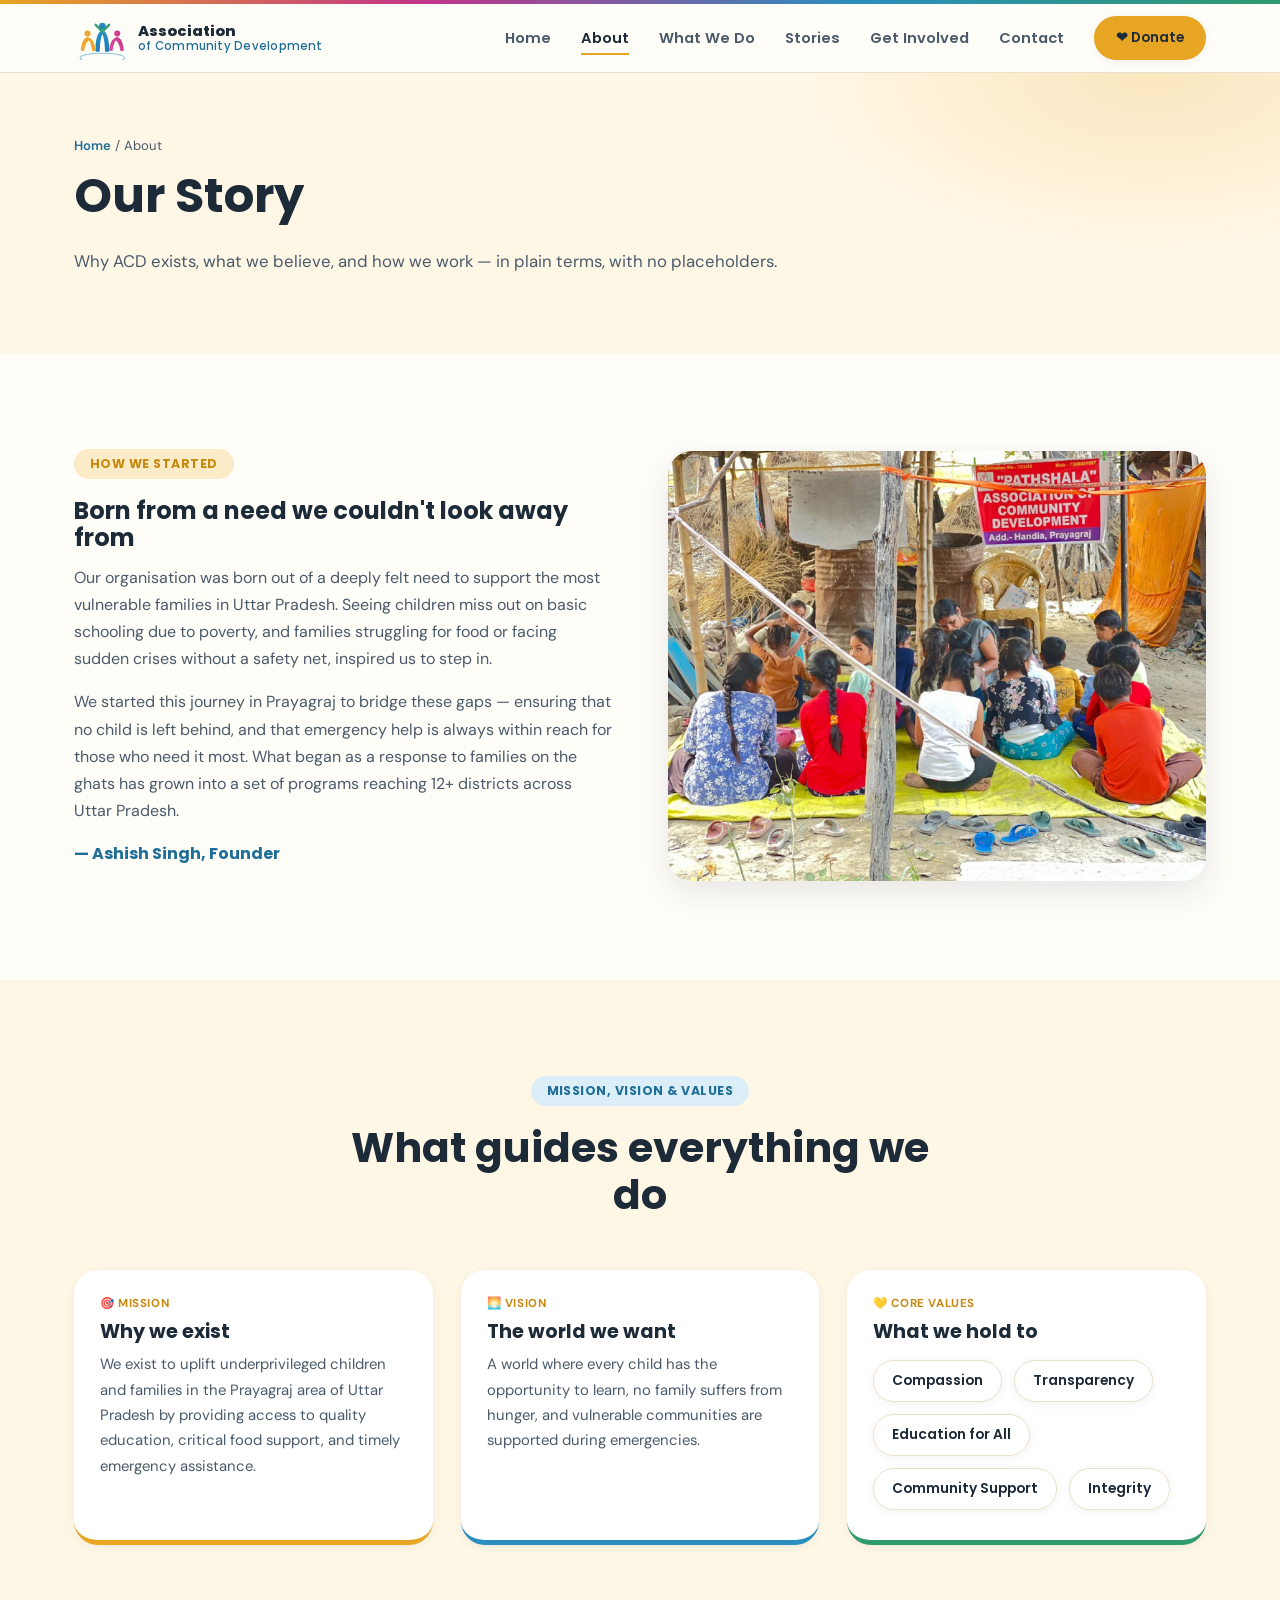
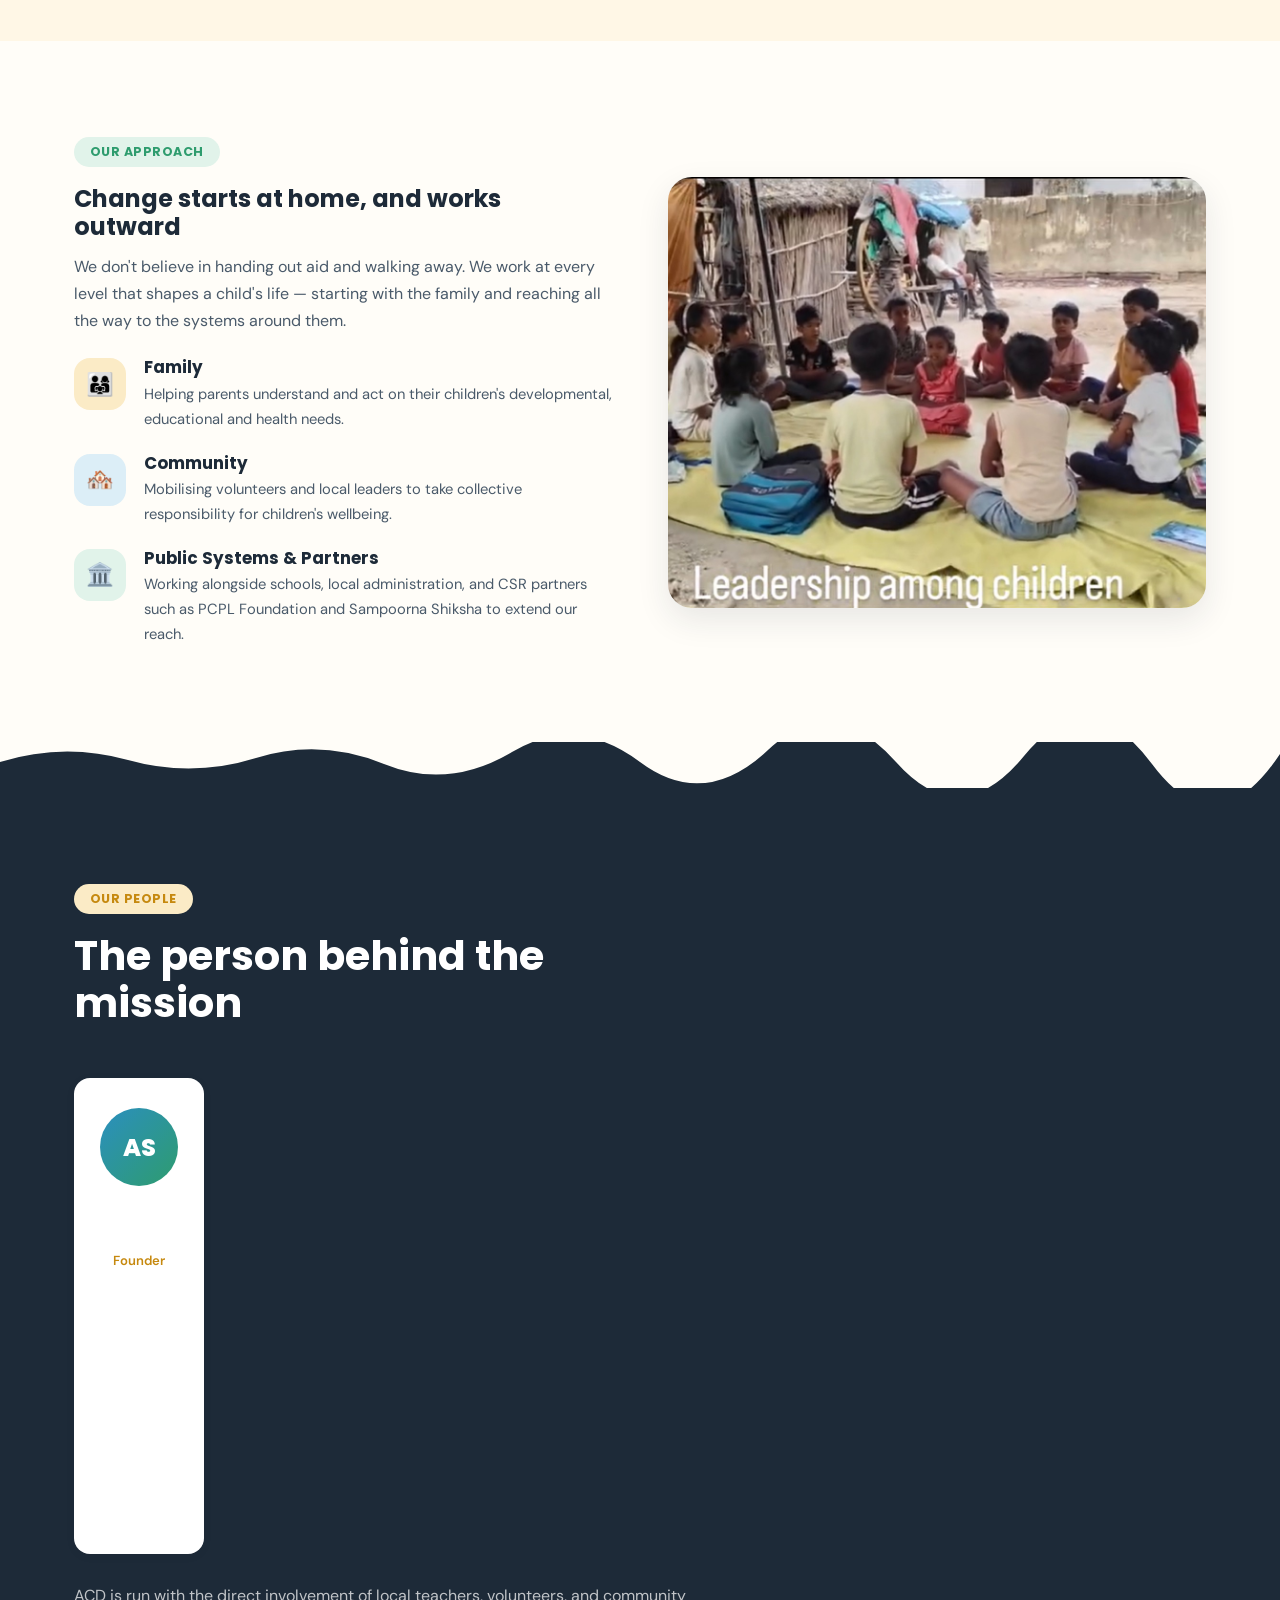
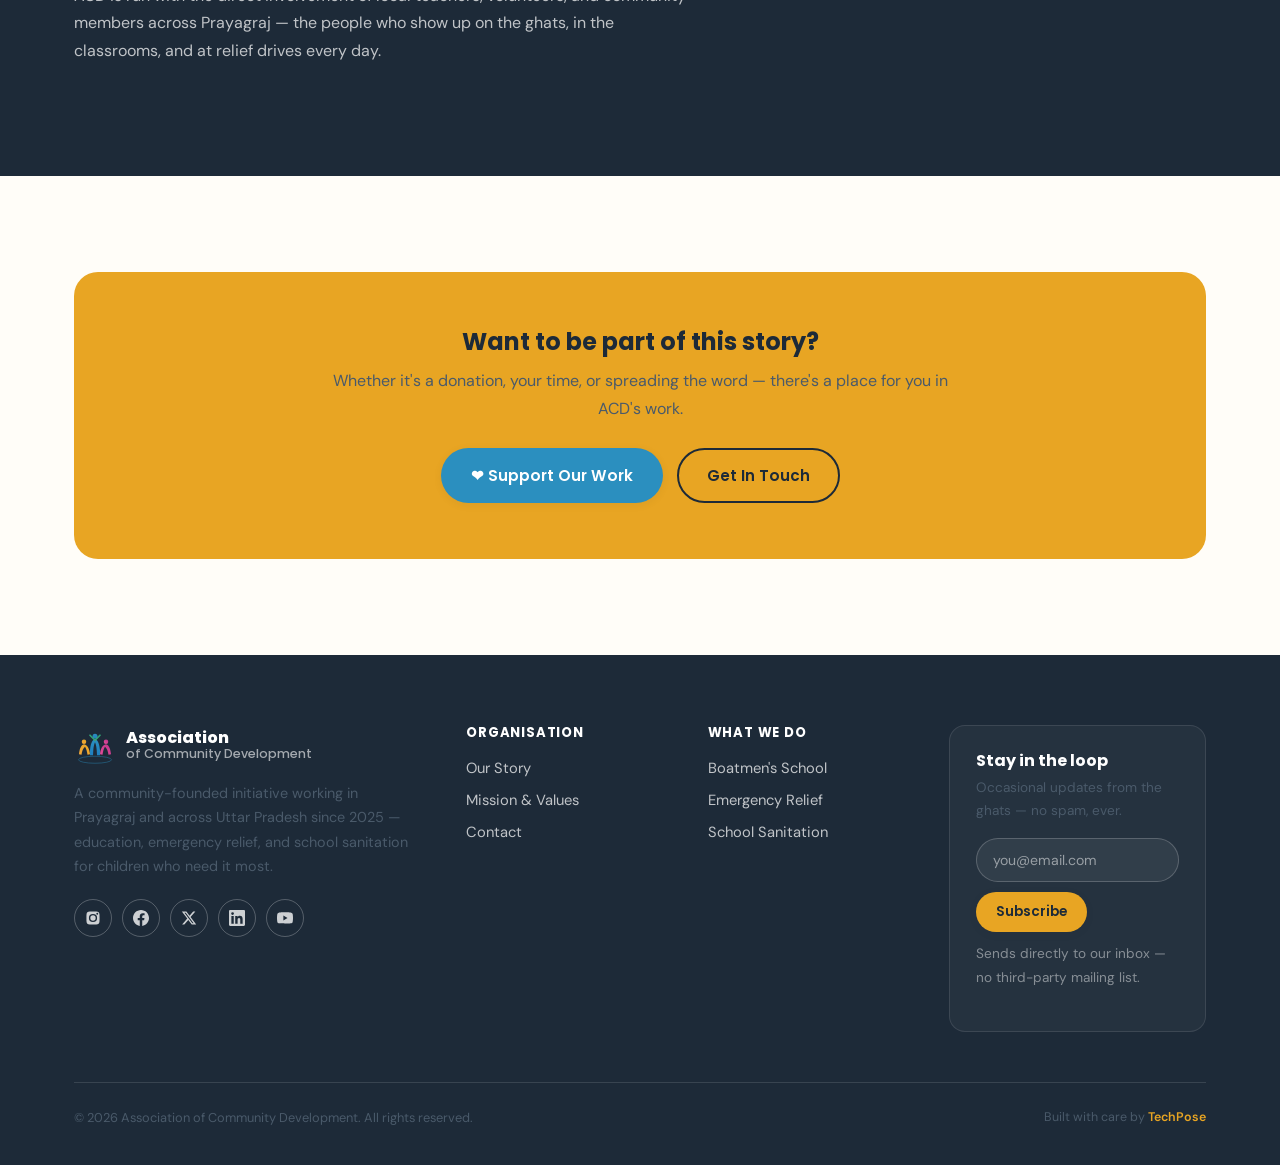
==== about/index.html @ 2ee549f8 "Initial static site build with real ACD content" ====
<!DOCTYPE html>
<html lang="en">
<head>
<meta charset="UTF-8">
<meta name="viewport" content="width=device-width, initial-scale=1.0">
<title>Our Story — Association of Community Development</title>
<meta name="description" content="ACD was born out of a need to support Uttar Pradesh's most vulnerable families. Read our story, mission, vision and values.">
<link rel="icon" type="image/svg+xml" href="../assets/mark.svg">
<link rel="canonical" href="https://acdindia.org/about/">
<link rel="stylesheet" href="../css/style.css">
</head>
<body>

<div class="rainbow-bar"></div>
<header class="site-header">
  <div class="nav-wrap">
    <a href="../" class="brand">
      <img src="../assets/mark.svg" alt="ACD mark" width="44" height="36">
      <span class="brand-text"><span class="top">Association</span><span class="bottom">of Community Development</span></span>
    </a>
    <button class="hamburger" id="hamburger" aria-label="Toggle menu" aria-expanded="false"><span></span><span></span><span></span></button>
    <nav class="nav-links" id="navLinks">
      <a href="../">Home</a>
      <a href="./" class="active">About</a>
      <a href="../what-we-do/">What We Do</a>
      <a href="../stories/">Stories</a>
      <a href="../get-involved/">Get Involved</a>
      <a href="../contact/">Contact</a>
      <a href="../get-involved/" class="btn btn-primary btn-sm">❤ Donate</a>
    </nav>
  </div>
</header>

<section class="page-hero">
  <div class="container">
    <div class="breadcrumb"><a href="../">Home</a> / About</div>
    <h1 class="reveal">Our Story</h1>
    <p class="lede reveal reveal-delay-1">Why ACD exists, what we believe, and how we work — in plain terms, with no placeholders.</p>
  </div>
</section>

<section class="section">
  <div class="container split">
    <div class="reveal">
      <span class="eyebrow">How We Started</span>
      <h2>Born from a need we couldn't look away from</h2>
      <p>Our organisation was born out of a deeply felt need to support the most vulnerable families in Uttar Pradesh. Seeing children miss out on basic schooling due to poverty, and families struggling for food or facing sudden crises without a safety net, inspired us to step in.</p>
      <p>We started this journey in Prayagraj to bridge these gaps — ensuring that no child is left behind, and that emergency help is always within reach for those who need it most. What began as a response to families on the ghats has grown into a set of programs reaching 12+ districts across Uttar Pradesh.</p>
      <p style="font-family:var(--font-display);font-weight:700;color:var(--teal-dark);">— Ashish Singh, Founder</p>
    </div>
    <div class="split-media reveal reveal-delay-1">
      <img src="../assets/images/pathshala-handia-prayagraj.jpg" alt="The Pathshala classroom run by ACD in Handia, Prayagraj">
    </div>
  </div>
</section>

<section class="section bg-warm" id="values">
  <div class="container">
    <div class="section-head center reveal" style="margin-left:auto;margin-right:auto;">
      <span class="eyebrow teal">Mission, Vision &amp; Values</span>
      <h2>What guides everything we do</h2>
    </div>
    <div class="card-grid">
      <div class="p-card reveal" style="border-bottom-color:var(--amber);">
        <div class="p-card-body">
          <div class="p-card-tag">🎯 Mission</div>
          <h3>Why we exist</h3>
          <p>We exist to uplift underprivileged children and families in the Prayagraj area of Uttar Pradesh by providing access to quality education, critical food support, and timely emergency assistance.</p>
        </div>
      </div>
      <div class="p-card reveal reveal-delay-1" style="border-bottom-color:var(--teal);">
        <div class="p-card-body">
          <div class="p-card-tag">🌅 Vision</div>
          <h3>The world we want</h3>
          <p>A world where every child has the opportunity to learn, no family suffers from hunger, and vulnerable communities are supported during emergencies.</p>
        </div>
      </div>
      <div class="p-card reveal reveal-delay-2" style="border-bottom-color:var(--green);">
        <div class="p-card-body">
          <div class="p-card-tag">💛 Core Values</div>
          <h3>What we hold to</h3>
          <div class="pill-row" style="margin-top:8px;">
            <span class="pill">Compassion</span>
            <span class="pill">Transparency</span>
            <span class="pill">Education for All</span>
            <span class="pill">Community Support</span>
            <span class="pill">Integrity</span>
          </div>
        </div>
      </div>
    </div>
  </div>
</section>

<section class="section">
  <div class="container split reverse">
    <div class="split-media reveal">
      <img src="../assets/images/community-leadership-circle.jpg" alt="Children in an outdoor learning circle near Prayagraj">
    </div>
    <div class="reveal reveal-delay-1">
      <span class="eyebrow green">Our Approach</span>
      <h2>Change starts at home, and works outward</h2>
      <p>We don't believe in handing out aid and walking away. We work at every level that shapes a child's life — starting with the family and reaching all the way to the systems around them.</p>
      <div class="approach-list" style="margin-top:24px;">
        <div class="approach-item"><div class="approach-icon">👨‍👩‍👧</div><div><h4>Family</h4><p>Helping parents understand and act on their children's developmental, educational and health needs.</p></div></div>
        <div class="approach-item"><div class="approach-icon">🏘️</div><div><h4>Community</h4><p>Mobilising volunteers and local leaders to take collective responsibility for children's wellbeing.</p></div></div>
        <div class="approach-item"><div class="approach-icon">🏛️</div><div><h4>Public Systems &amp; Partners</h4><p>Working alongside schools, local administration, and CSR partners such as PCPL Foundation and Sampoorna Shiksha to extend our reach.</p></div></div>
      </div>
    </div>
  </div>
</section>

<div class="torn"><svg viewBox="0 0 1200 46" preserveAspectRatio="none"><path d="M0,20 Q60,0 120,18 T240,16 T360,22 T480,10 T600,20 T720,8 T840,20 T960,14 T1080,22 T1200,12 L1200,46 L0,46 Z" fill="#1D2A38"/></svg></div>

<section class="section bg-ink">
  <div class="container">
    <div class="section-head reveal">
      <span class="eyebrow">Our People</span>
      <h2>The person behind the mission</h2>
    </div>
    <div class="people-grid" style="max-width:340px;margin:0;">
      <div class="people-card reveal">
        <div class="people-avatar">AS</div>
        <div class="people-name">Ashish Singh</div>
        <div class="people-role">Founder</div>
        <p class="people-quote">"Pehli baar laga ki mere bachche ka bhi future ho sakta hai — that's what keeps us going every day."</p>
      </div>
    </div>
    <p class="reveal reveal-delay-1" style="max-width:56ch;margin-top:28px;">ACD is run with the direct involvement of local teachers, volunteers, and community members across Prayagraj — the people who show up on the ghats, in the classrooms, and at relief drives every day.</p>
  </div>
</section>

<section class="section">
  <div class="container">
    <div class="cta-band reveal" style="background:var(--amber);color:var(--ink);">
      <h2 style="color:var(--ink);">Want to be part of this story?</h2>
      <p style="color:var(--ink-soft);">Whether it's a donation, your time, or spreading the word — there's a place for you in ACD's work.</p>
      <div class="cta-band-row">
        <a href="../get-involved/" class="btn btn-teal">❤ Support Our Work</a>
        <a href="../contact/" class="btn btn-outline">Get In Touch</a>
      </div>
    </div>
  </div>
</section>

<footer class="site-footer">
  <div class="container">
    <div class="footer-grid">
      <div>
        <div class="footer-brand">
          <img src="../assets/mark.svg" alt="ACD mark" width="40" height="33">
          <div class="footer-brand-text">Association<span>of Community Development</span></div>
        </div>
        <p class="footer-desc">A community-founded initiative working in Prayagraj and across Uttar Pradesh since 2025 — education, emergency relief, and school sanitation for children who need it most.</p>
        <div class="footer-social">
          <a href="https://www.instagram.com/acdindiafoundation?utm_source=qr&igsh=MW1oenkwbG1hMW5wOQ==" target="_blank" rel="noopener" aria-label="Instagram"><svg viewBox="0 0 24 24"><path d="M12 2.163c3.204 0 3.584.012 4.85.07 3.252.148 4.771 1.691 4.919 4.919.058 1.265.069 1.645.069 4.849 0 3.205-.012 3.584-.069 4.849-.149 3.225-1.664 4.771-4.919 4.919-1.266.058-1.644.07-4.85.07-3.204 0-3.584-.012-4.849-.07-3.26-.149-4.771-1.699-4.919-4.92-.058-1.265-.07-1.644-.07-4.849 0-3.204.013-3.583.07-4.849.149-3.227 1.664-4.771 4.919-4.919 1.266-.057 1.645-.069 4.849-.069zM12 5.838a6.162 6.162 0 100 12.324 6.162 6.162 0 000-12.324zM12 16a4 4 0 110-8 4 4 0 010 8zm6.406-11.845a1.44 1.44 0 100 2.881 1.44 1.44 0 000-2.881z"/></svg></a>
          <a href="https://www.facebook.com/share/1GY2gMwwHt/" target="_blank" rel="noopener" aria-label="Facebook"><svg viewBox="0 0 24 24"><path d="M24 12.073c0-6.627-5.373-12-12-12s-12 5.373-12 12c0 5.99 4.388 10.954 10.125 11.854v-8.385H7.078v-3.47h3.047V9.43c0-3.007 1.792-4.669 4.533-4.669 1.312 0 2.686.235 2.686.235v2.953H15.83c-1.491 0-1.956.925-1.956 1.874v2.25h3.328l-.532 3.47h-2.796v8.385C19.612 23.027 24 18.062 24 12.073z"/></svg></a>
          <a href="https://x.com/Acdtrustindia" target="_blank" rel="noopener" aria-label="Twitter / X"><svg viewBox="0 0 24 24"><path d="M18.244 2.25h3.308l-7.227 8.26 8.502 11.24H16.17l-5.214-6.817L4.99 21.75H1.68l7.73-8.835L1.254 2.25H8.08l4.713 6.231zm-1.161 17.52h1.833L7.084 4.126H5.117z"/></svg></a>
          <a href="https://www.linkedin.com/company/association-of-community-devlopement/" target="_blank" rel="noopener" aria-label="LinkedIn"><svg viewBox="0 0 24 24"><path d="M20.447 20.452h-3.554v-5.569c0-1.328-.027-3.037-1.852-3.037-1.853 0-2.136 1.445-2.136 2.939v5.667H9.351V9h3.414v1.561h.046c.477-.9 1.637-1.85 3.37-1.85 3.601 0 4.267 2.37 4.267 5.455v6.286zM5.337 7.433a2.062 2.062 0 01-2.063-2.065 2.064 2.064 0 112.063 2.065zm1.782 13.019H3.555V9h3.564v11.452zM22.225 0H1.771C.792 0 0 .774 0 1.729v20.542C0 23.227.792 24 1.771 24h20.451C23.2 24 24 23.227 24 22.271V1.729C24 .774 23.2 0 22.222 0h.003z"/></svg></a>
          <a href="https://youtube.com/@associationofcommunitydevelopm?si=TOUaYwlQPcTxC4GK" target="_blank" rel="noopener" aria-label="YouTube"><svg viewBox="0 0 24 24"><path d="M23.498 6.186a3.016 3.016 0 00-2.122-2.136C19.505 3.545 12 3.545 12 3.545s-7.505 0-9.377.505A3.017 3.017 0 00.502 6.186 31.4 31.4 0 000 12a31.4 31.4 0 00.502 5.814 3.016 3.016 0 002.122 2.136c1.871.505 9.376.505 9.376.505s7.505 0 9.377-.505a3.015 3.015 0 002.122-2.136A31.4 31.4 0 0024 12a31.4 31.4 0 00-.502-5.814zM9.545 15.568V8.432L15.818 12l-6.273 3.568z"/></svg></a>
        </div>
      </div>
      <div class="footer-col">
        <h4>Organisation</h4>
        <a href="./">Our Story</a>
        <a href="#values">Mission &amp; Values</a>
        <a href="../contact/">Contact</a>
      </div>
      <div class="footer-col">
        <h4>What We Do</h4>
        <a href="../what-we-do/#boatmens-school">Boatmen's School</a>
        <a href="../what-we-do/#emergency-relief">Emergency Relief</a>
        <a href="../what-we-do/#sanitation">School Sanitation</a>
      </div>
      <div class="newsletter-box">
        <h4>Stay in the loop</h4>
        <p>Occasional updates from the ghats — no spam, ever.</p>
        <form class="newsletter-form" action="https://formsubmit.co/acdindiafoundation@gmail.com" method="POST">
          <input type="hidden" name="_subject" value="New newsletter signup — ACD website">
          <input type="hidden" name="_captcha" value="false">
          <input type="email" name="email" placeholder="you@email.com" required aria-label="Email address">
          <button type="submit" class="btn btn-primary btn-sm">Subscribe</button>
        </form>
        <p class="newsletter-note">Sends directly to our inbox — no third-party mailing list.</p>
      </div>
    </div>
    <div class="footer-bottom">
      <p>© 2026 Association of Community Development. All rights reserved.</p>
      <p class="credit">Built with care by <a href="https://github.com/techpose" target="_blank" rel="noopener">TechPose</a></p>
    </div>
  </div>
</footer>

<button class="back-to-top" id="backToTop" aria-label="Back to top">↑</button>
<script src="../js/main.js"></script>
</body>
</html>
---- css/style.css ----
/* =========================================================
   ACD — Association of Community Development
   Design system: tokens, base, layout, components
   ========================================================= */

@import url('https://fonts.googleapis.com/css2?family=Poppins:wght@500;600;700;800&family=DM+Sans:ital,wght@0,400;0,500;0,600;0,700;1,400&display=swap');

:root{
  /* Brand */
  --amber:        #E8A523;
  --amber-dark:   #C6890F;
  --amber-light:  #FBEBC6;
  --teal:         #2B8FBF;
  --teal-dark:    #1F6E97;
  --teal-light:   #DCEEF7;
  --green:        #2E9C6E;
  --pink:         #C2338A;

  --ink:          #1D2A38;
  --ink-soft:     #4A5A6A;
  --paper:        #FFFDF8;
  --paper-warm:   #FFF7E6;
  --line:         #EAE1CC;
  --white:        #FFFFFF;

  --font-display: 'Poppins', 'DM Sans', sans-serif;
  --font-body:    'DM Sans', sans-serif;

  --radius-lg: 24px;
  --radius-md: 16px;
  --radius-sm: 10px;
  --shadow-sm: 0 2px 10px rgba(29,42,56,.06);
  --shadow-md: 0 12px 32px rgba(29,42,56,.10);
  --shadow-lg: 0 24px 60px rgba(29,42,56,.16);
  --container: 1180px;
  --ease: cubic-bezier(.22,.9,.32,1);
}

*, *::before, *::after{ box-sizing: border-box; }
html{ scroll-behavior: smooth; }
body{
  margin: 0;
  font-family: var(--font-body);
  color: var(--ink);
  background: var(--paper);
  -webkit-font-smoothing: antialiased;
  overflow-x: hidden;
}
img{ max-width: 100%; display: block; }
a{ color: inherit; text-decoration: none; }
ul{ margin:0; padding:0; list-style:none; }
h1,h2,h3,h4{ font-family: var(--font-display); margin: 0 0 .5em; line-height: 1.15; color: var(--ink); }
p{ margin: 0 0 1em; line-height: 1.7; color: var(--ink-soft); }
.container{ max-width: var(--container); margin: 0 auto; padding: 0 24px; }
section{ position: relative; }
.visually-hidden{ position:absolute; width:1px; height:1px; overflow:hidden; clip:rect(0 0 0 0); white-space:nowrap; }

/* ---------- Reveal-on-scroll ---------- */
.reveal{ opacity: 0; transform: translateY(24px); transition: opacity .7s var(--ease), transform .7s var(--ease); }
.reveal.in-view{ opacity: 1; transform: none; }
.reveal-delay-1{ transition-delay: .08s; }
.reveal-delay-2{ transition-delay: .16s; }
.reveal-delay-3{ transition-delay: .24s; }
.reveal-delay-4{ transition-delay: .32s; }

/* ---------- Torn-paper section divider (cry.org style brushstroke) ---------- */
.torn{
  position: relative;
  height: 46px;
  margin-top: -1px;
}
.torn svg{ display:block; width: 100%; height: 100%; }

/* ---------- Buttons ---------- */
.btn{
  display: inline-flex;
  align-items: center;
  gap: 8px;
  padding: 14px 28px;
  border-radius: 999px;
  font-family: var(--font-display);
  font-weight: 600;
  font-size: .95rem;
  border: 2px solid transparent;
  cursor: pointer;
  transition: transform .25s var(--ease), box-shadow .25s var(--ease), background .25s var(--ease), color .25s var(--ease);
  white-space: nowrap;
}
.btn-primary{ background: var(--amber); color: var(--ink); box-shadow: var(--shadow-sm); }
.btn-primary:hover{ transform: translateY(-3px); box-shadow: var(--shadow-md); background: var(--amber-dark); color: var(--white); }
.btn-outline{ background: transparent; border-color: var(--ink); color: var(--ink); }
.btn-outline:hover{ background: var(--ink); color: var(--white); transform: translateY(-3px); }
.btn-teal{ background: var(--teal); color: var(--white); box-shadow: var(--shadow-sm); }
.btn-teal:hover{ background: var(--teal-dark); transform: translateY(-3px); box-shadow: var(--shadow-md); }
.btn-block{ width: 100%; justify-content: center; }
.btn-sm{ padding: 10px 20px; font-size: .85rem; }

/* ---------- Tag / eyebrow ---------- */
.eyebrow{
  display: inline-flex;
  align-items: center;
  gap: 8px;
  padding: 6px 16px;
  border-radius: 999px;
  background: var(--amber-light);
  color: var(--amber-dark);
  font-family: var(--font-display);
  font-weight: 700;
  font-size: .78rem;
  letter-spacing: .04em;
  text-transform: uppercase;
  margin-bottom: 18px;
}
.eyebrow.teal{ background: var(--teal-light); color: var(--teal-dark); }
.eyebrow.green{ background: #E1F3EA; color: var(--green); }

/* =========================================================
   HEADER
   ========================================================= */
.site-header{
  position: sticky; top: 0; z-index: 100;
  background: rgba(255,253,248,.9);
  backdrop-filter: blur(10px);
  border-bottom: 1px solid var(--line);
}
.rainbow-bar{ height: 4px; background: linear-gradient(90deg,var(--amber),var(--pink),var(--teal),var(--green)); }
.nav-wrap{
  display: flex; align-items: center; justify-content: space-between;
  padding: 12px 24px; max-width: var(--container); margin: 0 auto;
}
.brand{ display: flex; align-items: center; gap: 10px; }
.brand img{ height: 44px; width: auto; }
.brand-text{ display:flex; flex-direction:column; line-height:1.15; font-family: var(--font-display); }
.brand-text .top{ font-weight: 800; font-size: .92rem; color: var(--ink); }
.brand-text .bottom{ font-weight: 500; font-size: .72rem; color: var(--teal-dark); letter-spacing:.02em; }

.nav-links{ display: flex; align-items: center; gap: 30px; }
.nav-links a:not(.btn){
  font-family: var(--font-display); font-weight: 600; font-size: .92rem; color: var(--ink-soft);
  position: relative; padding: 4px 0;
}
.nav-links a:not(.btn)::after{
  content:""; position:absolute; left:0; bottom:-2px; width:0; height:2px; background: var(--amber);
  transition: width .25s var(--ease);
}
.nav-links a:not(.btn):hover{ color: var(--ink); }
.nav-links a:not(.btn):hover::after, .nav-links a.active::after{ width: 100%; }
.nav-links a.active{ color: var(--ink); }

.hamburger{ display:none; flex-direction:column; gap:5px; background:none; border:none; cursor:pointer; padding:6px; }
.hamburger span{ width: 24px; height: 2px; background: var(--ink); border-radius: 2px; transition: transform .25s, opacity .25s; }
.hamburger.open span:nth-child(1){ transform: translateY(7px) rotate(45deg); }
.hamburger.open span:nth-child(2){ opacity: 0; }
.hamburger.open span:nth-child(3){ transform: translateY(-7px) rotate(-45deg); }

@media (max-width: 900px){
  .hamburger{ display:flex; }
  .nav-links{
    position: fixed; inset: 0 0 0 auto; width: min(320px,86vw); height: 100vh;
    background: var(--paper); flex-direction: column; align-items: flex-start;
    padding: 100px 32px 40px; gap: 24px; transform: translateX(100%);
    transition: transform .35s var(--ease); box-shadow: var(--shadow-lg);
  }
  .nav-links.open{ transform: translateX(0); }
}

/* =========================================================
   HERO
   ========================================================= */
.hero{
  position: relative;
  padding: 72px 0 100px;
  overflow: hidden;
  background: var(--paper-warm);
}
.hero::before{
  content:""; position:absolute; inset:0;
  background:
    radial-gradient(560px 380px at 88% -8%, rgba(232,165,35,.22), transparent 60%),
    radial-gradient(480px 320px at -6% 100%, rgba(43,143,191,.18), transparent 60%);
  pointer-events:none;
}
.hero-grid{
  display: grid; grid-template-columns: 1.05fr .95fr; gap: 56px; align-items: center;
  position: relative; z-index: 1;
}
.hero h1{ font-size: clamp(2.4rem, 4.4vw, 3.6rem); letter-spacing: -.01em; }
.hero h1 .accent{ color: var(--amber-dark); }
.hero h1 .accent2{ color: var(--teal); }
.hero-lede{ font-size: 1.08rem; max-width: 46ch; }
.hero-btn-row{ display:flex; flex-wrap:wrap; gap: 14px; margin-top: 8px; }
.hero-meta-row{ display:flex; gap: 28px; margin-top: 40px; flex-wrap: wrap; }
.hero-meta-row .m-num{ font-family: var(--font-display); font-weight: 800; font-size: 1.5rem; color: var(--teal-dark); }
.hero-meta-row .m-lbl{ font-size: .82rem; color: var(--ink-soft); }

.hero-visual{ position: relative; }
.hero-photo-frame{
  position: relative; border-radius: var(--radius-lg); overflow: hidden;
  box-shadow: var(--shadow-lg);
  aspect-ratio: 4/5;
}
.hero-photo-frame img{ width:100%; height:100%; object-fit: cover; }
.hero-badge{
  position: absolute; background: var(--white); border-radius: var(--radius-md);
  box-shadow: var(--shadow-md); padding: 14px 20px; display:flex; align-items:center; gap:12px;
  font-family: var(--font-display);
}
.hero-badge.b1{ top: -22px; left: -28px; }
.hero-badge.b2{ bottom: -22px; right: -22px; }
.hero-badge .n{ font-weight: 800; font-size: 1.3rem; color: var(--amber-dark); }
.hero-badge .l{ font-size: .74rem; color: var(--ink-soft); max-width: 110px; line-height:1.3; }
@media (max-width: 900px){
  .hero-grid{ grid-template-columns: 1fr; }
  .hero-visual{ order:-1; max-width: 420px; margin: 0 auto; }
  .hero-badge{ display:none; }
}

/* =========================================================
   STATS BAR
   ========================================================= */
.stats-bar{
  background: var(--ink); color: var(--white);
  display: grid; grid-template-columns: repeat(4,1fr);
  padding: 44px 0;
}
.stats-bar .stat{ text-align:center; border-right: 1px solid rgba(255,255,255,.12); padding: 0 12px; }
.stats-bar .stat:last-child{ border-right: none; }
.stats-bar .n{ font-family: var(--font-display); font-weight: 800; font-size: clamp(1.8rem,3vw,2.4rem); color: var(--amber); }
.stats-bar .l{ font-size: .8rem; color: rgba(255,255,255,.72); margin-top: 4px; }
@media (max-width: 700px){
  .stats-bar{ grid-template-columns: repeat(2,1fr); row-gap: 28px; }
  .stats-bar .stat:nth-child(2n){ border-right:none; }
}

/* =========================================================
   SECTIONS generic
   ========================================================= */
.section{ padding: 96px 0; }
.section-head{ max-width: 640px; margin-bottom: 52px; }
.section-head h2{ font-size: clamp(1.9rem,3.2vw,2.6rem); }
.section-head.center{ margin-left:auto; margin-right:auto; text-align:center; }
.bg-warm{ background: var(--paper-warm); }
.bg-ink{ background: var(--ink); color: var(--white); }
.bg-ink h2, .bg-ink h3, .bg-ink h4{ color: var(--white); }
.bg-ink p{ color: rgba(255,255,255,.72); }

/* ---------- Program / cause cards ---------- */
.card-grid{ display:grid; grid-template-columns: repeat(3,1fr); gap: 28px; }
.p-card{
  background: var(--white); border-radius: var(--radius-lg); overflow: hidden;
  box-shadow: var(--shadow-sm); transition: transform .3s var(--ease), box-shadow .3s var(--ease);
  border-bottom: 5px solid var(--amber);
  display: flex; flex-direction: column;
}
.p-card:nth-child(2){ border-bottom-color: var(--teal); }
.p-card:nth-child(3){ border-bottom-color: var(--green); }
.p-card:hover{ transform: translateY(-8px); box-shadow: var(--shadow-md); }
.p-card-img{ aspect-ratio: 16/11; overflow:hidden; }
.p-card-img img{ width:100%; height:100%; object-fit:cover; transition: transform .5s var(--ease); }
.p-card:hover .p-card-img img{ transform: scale(1.06); }
.p-card-body{ padding: 26px 26px 30px; flex:1; display:flex; flex-direction:column; }
.p-card-body h3{ font-size: 1.2rem; }
.p-card-body p{ font-size: .93rem; flex:1; }
.p-card-tag{ font-size: .72rem; font-weight: 700; text-transform: uppercase; letter-spacing: .05em; color: var(--amber-dark); margin-bottom: 10px; }
@media (max-width: 900px){ .card-grid{ grid-template-columns: 1fr; } }

/* ---------- Approach / levels ring ---------- */
.approach-grid{ display: grid; grid-template-columns: 1fr 1fr; gap: 60px; align-items: center; }
.approach-list{ display: grid; gap: 22px; }
.approach-item{ display:flex; gap:18px; align-items:flex-start; }
.approach-icon{
  flex: none; width: 52px; height: 52px; border-radius: 16px;
  display:flex; align-items:center; justify-content:center; font-size: 1.4rem;
  background: var(--amber-light);
}
.approach-item:nth-child(2) .approach-icon{ background: var(--teal-light); }
.approach-item:nth-child(3) .approach-icon{ background: #E1F3EA; }
.approach-item:nth-child(4) .approach-icon{ background: #FBE3EE; }
.approach-item h4{ margin-bottom: 4px; font-size: 1.05rem; }
.approach-item p{ margin: 0; font-size: .92rem; }

.ring-visual{ position: relative; aspect-ratio: 1; max-width: 380px; margin: 0 auto; }
.ring-visual .ring{ position:absolute; inset:0; border: 1px dashed var(--line); border-radius: 50%; }
.ring-visual .ring-inner{ position:absolute; inset:26%; border-radius: 50%; overflow:hidden; box-shadow: var(--shadow-md); border: 6px solid var(--white); }
.ring-visual .ring-inner img{ width:100%; height:100%; object-fit:cover; }
.ring-node{
  position:absolute; width: 84px; height: 84px; border-radius: 50%; background: var(--white);
  box-shadow: var(--shadow-sm); display:flex; align-items:center; justify-content:center;
  flex-direction:column; text-align:center; font-family: var(--font-display); font-size:.7rem; font-weight:700;
  border: 2px solid var(--amber);
}
.ring-node .ic{ font-size: 1.3rem; margin-bottom:2px; }
.rn1{ top: -18px; left: 50%; transform: translateX(-50%); border-color: var(--amber); }
.rn2{ top: 50%; right: -18px; transform: translateY(-50%); border-color: var(--teal); }
.rn3{ bottom: -18px; left: 50%; transform: translateX(-50%); border-color: var(--green); }
.rn4{ top: 50%; left: -18px; transform: translateY(-50%); border-color: var(--pink); }
@media (max-width: 900px){
  .approach-grid{ grid-template-columns: 1fr; }
  .ring-visual{ margin-top: 20px; }
}

/* ---------- Story / testimonial ---------- */
.story-feature{
  display: grid; grid-template-columns: .9fr 1.1fr; gap: 0;
  border-radius: var(--radius-lg); overflow: hidden; box-shadow: var(--shadow-md);
  background: var(--white);
}
.story-feature img{ width:100%; height:100%; object-fit:cover; min-height: 320px; }
.story-feature-body{ padding: 48px 44px; display:flex; flex-direction:column; justify-content:center; }
.story-quote-mark{ font-family: var(--font-display); font-size: 3rem; color: var(--amber); line-height:1; margin-bottom: 8px; }
.story-feature-body p{ font-size: 1.05rem; color: var(--ink); }
.story-feature-body .attribution{ font-family: var(--font-display); font-weight: 700; margin-top: 18px; color: var(--teal-dark); }
@media (max-width: 900px){ .story-feature{ grid-template-columns: 1fr; } .story-feature img{ min-height: 240px; } }

/* ---------- Quote strip ---------- */
.quote-strip{ text-align:center; padding: 90px 0; }
.quote-strip .q{ font-family: var(--font-display); font-size: clamp(1.3rem,2.6vw,1.9rem); font-weight: 600; max-width: 760px; margin: 0 auto 20px; color: var(--ink); }
.quote-strip .sig{ color: var(--amber-dark); font-family: var(--font-display); font-weight: 700; }
.quote-strip .role{ font-size: .8rem; letter-spacing: .06em; text-transform:uppercase; color: var(--ink-soft); margin-top: 4px; }

/* ---------- Gallery ---------- */
.gallery-grid{ display: grid; grid-template-columns: repeat(4, 1fr); grid-auto-rows: 160px; gap: 14px; }
.gallery-grid a{ border-radius: var(--radius-sm); overflow:hidden; display:block; position: relative; }
.gallery-grid img{ width:100%; height:100%; object-fit:cover; transition: transform .4s var(--ease); }
.gallery-grid a:hover img{ transform: scale(1.08); }
.g-tall{ grid-row: span 2; }
.g-wide{ grid-column: span 2; }
@media (max-width: 900px){
  .gallery-grid{ grid-template-columns: repeat(2,1fr); grid-auto-rows: 140px; }
  .g-wide{ grid-column: span 2; }
}

/* =========================================================
   FOOTER
   ========================================================= */
.site-footer{ background: var(--ink); color: rgba(255,255,255,.78); padding-top: 70px; }
.footer-grid{
  display: grid; grid-template-columns: 1.4fr .8fr .8fr 1fr; gap: 40px;
  padding-bottom: 50px; border-bottom: 1px solid rgba(255,255,255,.12);
}
.footer-brand{ display:flex; align-items:center; gap:12px; margin-bottom:16px; }
.footer-brand img{ height: 40px; }
.footer-brand-text{ font-family: var(--font-display); font-weight: 800; color: var(--white); line-height:1.2; }
.footer-brand-text span{ display:block; font-weight:500; font-size:.78rem; color: rgba(255,255,255,.6); }
.footer-desc{ font-size: .9rem; max-width: 34ch; }
.footer-col h4{ color: var(--white); font-size: .82rem; text-transform: uppercase; letter-spacing: .06em; margin-bottom: 18px; }
.footer-col a{ display:block; font-size: .92rem; margin-bottom: 12px; color: rgba(255,255,255,.72); transition: color .2s; }
.footer-col a:hover{ color: var(--amber); }
.footer-social{ display:flex; gap: 10px; margin-top: 20px; }
.footer-social a{
  width: 38px; height: 38px; border-radius: 50%; border: 1px solid rgba(255,255,255,.25);
  display:flex; align-items:center; justify-content:center; transition: background .2s, border-color .2s, transform .2s;
}
.footer-social a:hover{ background: var(--amber); border-color: var(--amber); transform: translateY(-3px); }
.footer-social svg{ width:16px; height:16px; fill: currentColor; }

.newsletter-box{ background: rgba(255,255,255,.04); border: 1px solid rgba(255,255,255,.1); border-radius: var(--radius-md); padding: 26px; }
.newsletter-box h4{ color: var(--white); margin-bottom: 6px; }
.newsletter-box p{ font-size: .85rem; margin-bottom: 16px; }
.newsletter-form{ display:flex; gap: 10px; flex-wrap: wrap; }
.newsletter-form input{
  flex: 1; min-width: 160px; padding: 12px 16px; border-radius: 999px; border: 1px solid rgba(255,255,255,.2);
  background: rgba(255,255,255,.06); color: var(--white); font-family: var(--font-body); font-size: .88rem;
}
.newsletter-form input::placeholder{ color: rgba(255,255,255,.5); }
.newsletter-form button{ border: none; }
.newsletter-note{ font-size: .74rem; margin-top: 10px; color: rgba(255,255,255,.45); }

.footer-bottom{
  display:flex; justify-content:space-between; align-items:center; flex-wrap:wrap; gap: 12px;
  padding: 24px 0; font-size: .8rem; color: rgba(255,255,255,.5);
}
.footer-bottom a{ color: rgba(255,255,255,.6); }
.footer-bottom a:hover{ color: var(--amber); }
.credit{ font-size: .78rem; }
.credit a{ color: var(--amber); font-weight: 600; }

@media (max-width: 900px){
  .footer-grid{ grid-template-columns: 1fr 1fr; }
}
@media (max-width: 560px){
  .footer-grid{ grid-template-columns: 1fr; }
  .footer-bottom{ flex-direction: column; text-align:center; }
}

/* ---------- Back to top ---------- */
.back-to-top{
  position: fixed; right: 24px; bottom: 24px; z-index: 90;
  width: 48px; height: 48px; border-radius: 50%; background: var(--amber); color: var(--ink);
  display:flex; align-items:center; justify-content:center; box-shadow: var(--shadow-md);
  border: none; cursor: pointer; opacity: 0; pointer-events: none; transform: translateY(10px);
  transition: opacity .3s, transform .3s;
  font-size: 1.1rem;
}
.back-to-top.show{ opacity: 1; pointer-events: auto; transform: none; }

/* =========================================================
   PAGE HEADER (inner pages)
   ========================================================= */
.page-hero{
  padding: 64px 0 60px; background: var(--paper-warm); position: relative; overflow: hidden;
}
.page-hero::before{
  content:""; position:absolute; inset:0;
  background: radial-gradient(600px 300px at 90% 0%, rgba(232,165,35,.2), transparent 60%);
}
.page-hero .container{ position: relative; z-index:1; }
.breadcrumb{ font-size: .82rem; color: var(--ink-soft); margin-bottom: 14px; }
.breadcrumb a{ color: var(--teal-dark); font-weight: 600; }
.page-hero h1{ font-size: clamp(2.1rem,4vw,3rem); max-width: 20ch; }
.page-hero .lede{ max-width: 60ch; font-size: 1.05rem; }

/* ---------- Two-column content blocks ---------- */
.split{ display:grid; grid-template-columns: 1fr 1fr; gap: 56px; align-items:center; }
.split.reverse .split-media{ order: 2; }
.split-media img{ border-radius: var(--radius-lg); box-shadow: var(--shadow-md); width:100%; aspect-ratio: 4/3.2; object-fit: cover; }
@media (max-width: 900px){ .split{ grid-template-columns: 1fr; } .split.reverse .split-media{ order: -1; } }

/* ---------- Values / pills ---------- */
.pill-row{ display:flex; flex-wrap:wrap; gap: 12px; }
.pill{
  padding: 10px 18px; border-radius: 999px; background: var(--white); border: 1px solid var(--line);
  font-family: var(--font-display); font-weight: 600; font-size: .86rem; box-shadow: var(--shadow-sm);
}

/* ---------- Timeline (approach levels, list style) ---------- */
.level-grid{ display:grid; grid-template-columns: repeat(4,1fr); gap: 22px; }
.level-card{ background: var(--white); border-radius: var(--radius-md); padding: 28px 22px; box-shadow: var(--shadow-sm); text-align:center; }
.level-card .ic{ font-size: 1.8rem; margin-bottom: 12px; }
.level-card h4{ font-size: 1rem; margin-bottom: 8px; }
.level-card p{ font-size: .84rem; margin:0; }
@media (max-width: 900px){ .level-grid{ grid-template-columns: 1fr 1fr; } }
@media (max-width: 560px){ .level-grid{ grid-template-columns: 1fr; } }

/* ---------- Founder / people ---------- */
.people-grid{ display:grid; grid-template-columns: repeat(3,1fr); gap: 26px; }
.people-card{ background: var(--white); border-radius: var(--radius-md); padding: 30px 26px; box-shadow: var(--shadow-sm); text-align:center; }
.people-avatar{
  width: 78px; height: 78px; border-radius: 50%; margin: 0 auto 16px; display:flex; align-items:center; justify-content:center;
  font-family: var(--font-display); font-weight: 800; font-size: 1.5rem; color: var(--white);
  background: linear-gradient(135deg, var(--teal), var(--green));
}
.people-name{ font-family: var(--font-display); font-weight: 700; }
.people-role{ font-size: .82rem; color: var(--amber-dark); font-weight: 600; margin-bottom: 10px; }
.people-quote{ font-size: .9rem; font-style: italic; margin: 0; }
@media (max-width: 900px){ .people-grid{ grid-template-columns: 1fr; max-width: 380px; margin: 0 auto; } }

/* =========================================================
   DONATE / GET INVOLVED
   ========================================================= */
.donate-hero{
  background: linear-gradient(135deg, var(--amber) 0%, #F2C25E 100%);
  border-radius: var(--radius-lg); padding: 56px 48px; color: var(--ink);
  display:grid; grid-template-columns: 1.1fr .9fr; gap: 40px; align-items:center;
  box-shadow: var(--shadow-lg);
}
.donate-hero h2{ font-size: clamp(1.8rem,3vw,2.3rem); }
.donate-stat-row{ display:flex; gap: 30px; margin-top: 26px; flex-wrap: wrap; }
.donate-stat-row .n{ font-family: var(--font-display); font-weight: 800; font-size: 1.6rem; }
.donate-stat-row .l{ font-size: .78rem; font-weight: 600; }
@media (max-width: 900px){ .donate-hero{ grid-template-columns: 1fr; padding: 40px 28px; } }

.donate-methods{ display:grid; grid-template-columns: 1fr 1fr; gap: 26px; }
.donate-method-card{ background: var(--white); border-radius: var(--radius-lg); padding: 32px; box-shadow: var(--shadow-sm); border: 1px solid var(--line); }
.donate-method-card h3{ display:flex; align-items:center; gap: 10px; font-size: 1.15rem; }
.detail-row{ display:flex; justify-content:space-between; gap: 12px; padding: 12px 0; border-bottom: 1px dashed var(--line); font-size: .92rem; }
.detail-row:last-child{ border-bottom:none; }
.detail-row .k{ color: var(--ink-soft); }
.detail-row .v{ font-weight: 700; font-family: var(--font-display); }
.copy-btn{ background: none; border: none; cursor: pointer; color: var(--teal); font-size: .8rem; font-weight: 700; }
.qr-box{ width: 160px; height: 160px; border-radius: var(--radius-sm); border: 2px dashed var(--line); display:flex; align-items:center; justify-content:center; margin: 0 auto 14px; color: var(--ink-soft); font-size: .78rem; text-align:center; padding: 10px; }
.fund-split{ display:grid; gap: 16px; }
.fund-row{ display:grid; grid-template-columns: 90px 1fr 50px; align-items:center; gap: 12px; }
.fund-row .label{ font-size: .86rem; font-weight: 600; }
.fund-track{ height: 10px; border-radius: 999px; background: var(--paper-warm); overflow:hidden; }
.fund-fill{ height: 100%; border-radius: 999px; }
.fund-row .pct{ font-family: var(--font-display); font-weight: 700; font-size: .86rem; text-align:right; }

.trust-grid{ display:grid; grid-template-columns: repeat(3,1fr); gap: 20px; }
.trust-item{ display:flex; gap: 14px; align-items:flex-start; background: var(--white); border-radius: var(--radius-md); padding: 20px; box-shadow: var(--shadow-sm); }
.trust-item .ic{ font-size: 1.4rem; }
.trust-item h4{ font-size: .92rem; margin-bottom:2px; }
.trust-item p{ font-size: .8rem; margin:0; }
@media (max-width: 900px){ .donate-methods, .trust-grid{ grid-template-columns: 1fr; } }

/* =========================================================
   CONTACT
   ========================================================= */
.contact-grid{ display:grid; grid-template-columns: .8fr 1.2fr; gap: 48px; }
.contact-info-card{ background: var(--ink); color: var(--white); border-radius: var(--radius-lg); padding: 40px 34px; }
.contact-info-card h3{ color: var(--white); }
.contact-info-card p{ color: rgba(255,255,255,.7); }
.c-line{ display:flex; gap: 14px; align-items:flex-start; margin-top: 22px; }
.c-line .ic{ width: 40px; height:40px; border-radius: 12px; background: rgba(255,255,255,.08); display:flex; align-items:center; justify-content:center; flex:none; }
.c-line strong{ display:block; font-family: var(--font-display); font-size: .95rem; color: var(--white); }
.c-line span{ font-size: .84rem; color: rgba(255,255,255,.65); }

.form-card{ background: var(--white); border-radius: var(--radius-lg); padding: 40px; box-shadow: var(--shadow-sm); border: 1px solid var(--line); }
.form-row{ display:grid; grid-template-columns: 1fr 1fr; gap: 18px; margin-bottom: 18px; }
.field{ display:flex; flex-direction:column; gap: 6px; }
.field label{ font-family: var(--font-display); font-weight: 600; font-size: .84rem; }
.field input, .field select, .field textarea{
  padding: 12px 16px; border-radius: var(--radius-sm); border: 1px solid var(--line); font-family: var(--font-body);
  font-size: .92rem; background: var(--paper-warm); color: var(--ink);
}
.field textarea{ resize: vertical; min-height: 110px; }
.field input:focus, .field select:focus, .field textarea:focus{ outline: 2px solid var(--teal); outline-offset: 1px; }
@media (max-width: 700px){ .contact-grid{ grid-template-columns: 1fr; } .form-row{ grid-template-columns: 1fr; } }

/* =========================================================
   CTA band
   ========================================================= */
.cta-band{
  background: var(--teal); color: var(--white); border-radius: var(--radius-lg);
  padding: 56px 48px; text-align:center;
}
.cta-band h2{ color: var(--white); }
.cta-band p{ color: rgba(255,255,255,.85); max-width: 56ch; margin: 0 auto 26px; }
.cta-band-row{ display:flex; gap: 14px; justify-content:center; flex-wrap:wrap; }

/* ---------- Misc ---------- */
.mt-0{ margin-top:0 } .mb-0{ margin-bottom:0 }
.text-center{ text-align: center; }
.divider-line{ height:1px; background: var(--line); margin: 60px 0; }

/* ---------- Marquee (real testimonials) ---------- */
.marquee{ overflow: hidden; position: relative; }
.marquee::before, .marquee::after{
  content:""; position:absolute; top:0; bottom:0; width: 80px; z-index:2; pointer-events:none;
}
.marquee::before{ left:0; background: linear-gradient(90deg, var(--paper-warm), transparent); }
.marquee::after{ right:0; background: linear-gradient(-90deg, var(--paper-warm), transparent); }
.marquee-track{ display:flex; gap: 22px; width: max-content; animation: scroll-x 40s linear infinite; }
.marquee:hover .marquee-track{ animation-play-state: paused; }
@keyframes scroll-x{ from{ transform: translateX(0);} to{ transform: translateX(-50%);} }
.m-card{
  width: 340px; flex: none; background: var(--white); border-radius: var(--radius-md); padding: 26px;
  box-shadow: var(--shadow-sm);
}
.m-card .emoji{ font-size: 1.5rem; margin-bottom: 10px; }
.m-card p{ font-size: .92rem; margin-bottom: 12px; }
.m-card .who{ font-family: var(--font-display); font-weight: 700; font-size: .84rem; color: var(--teal-dark); }
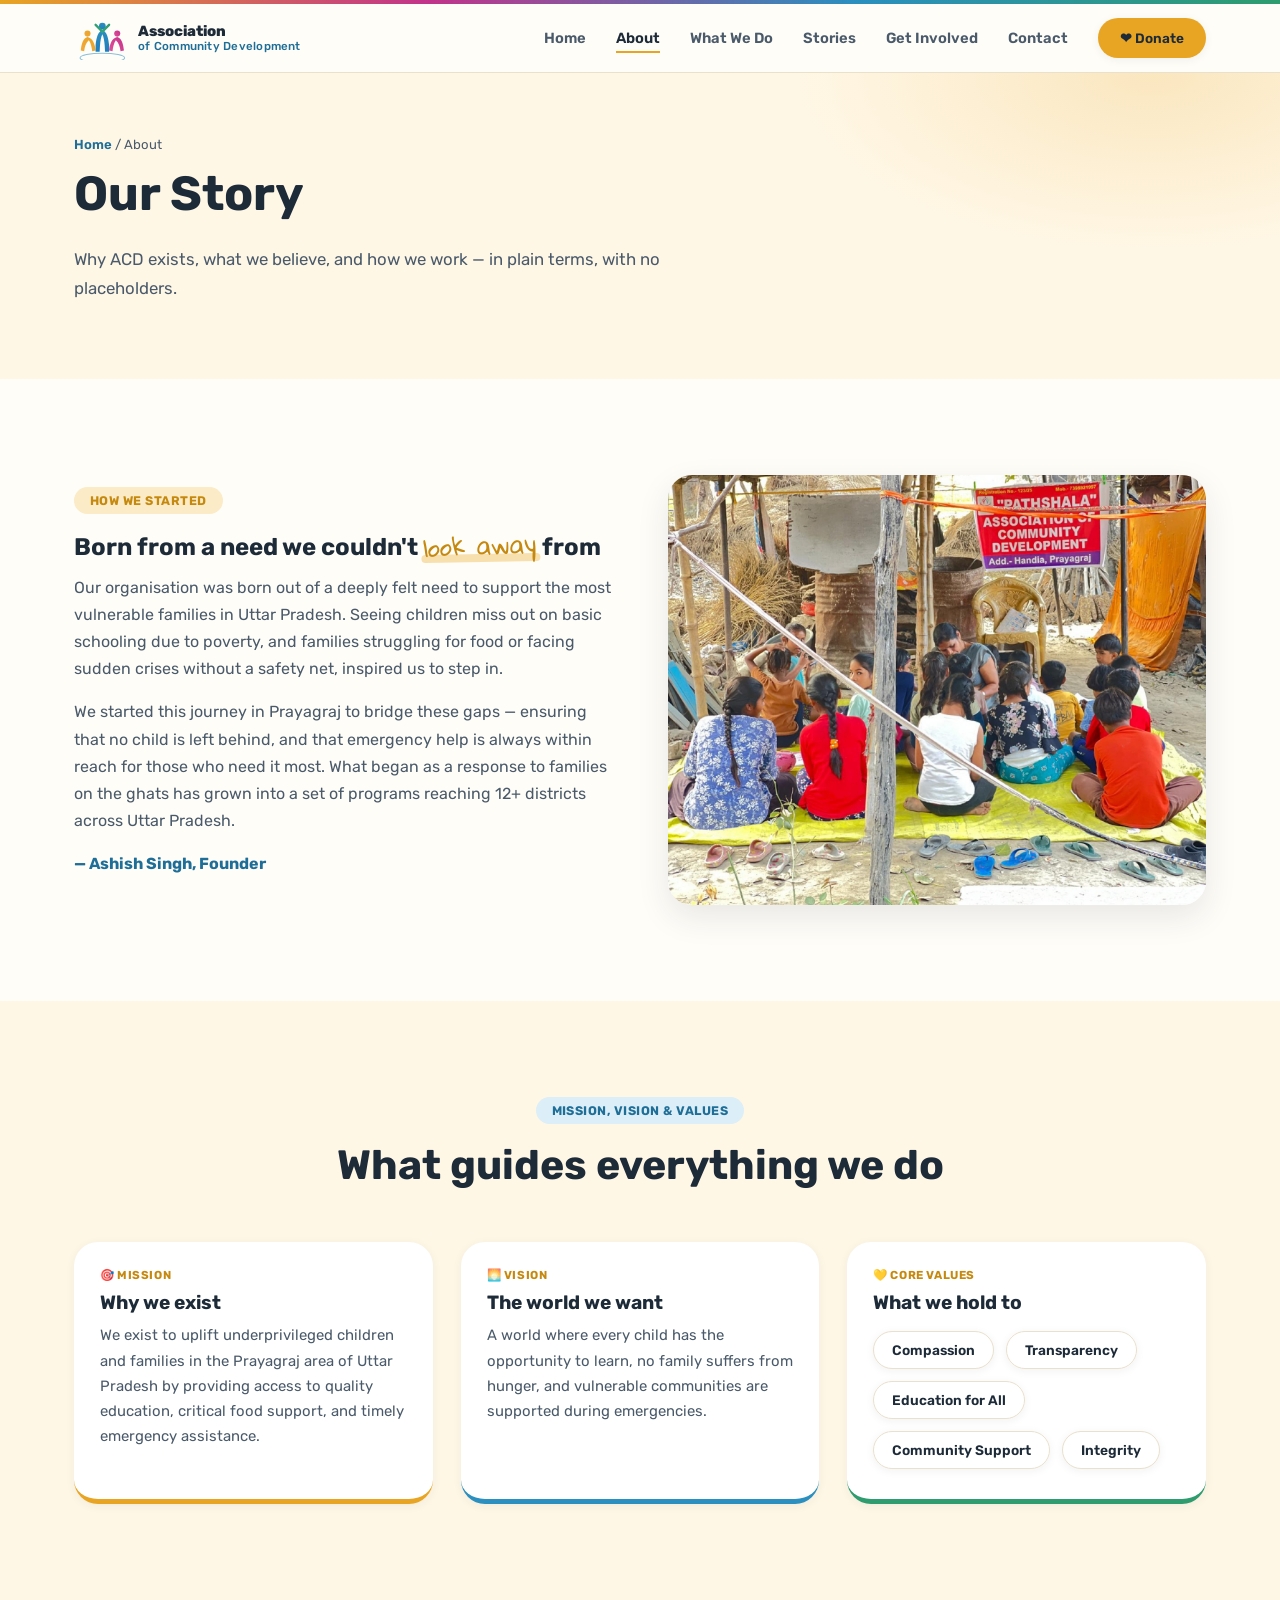
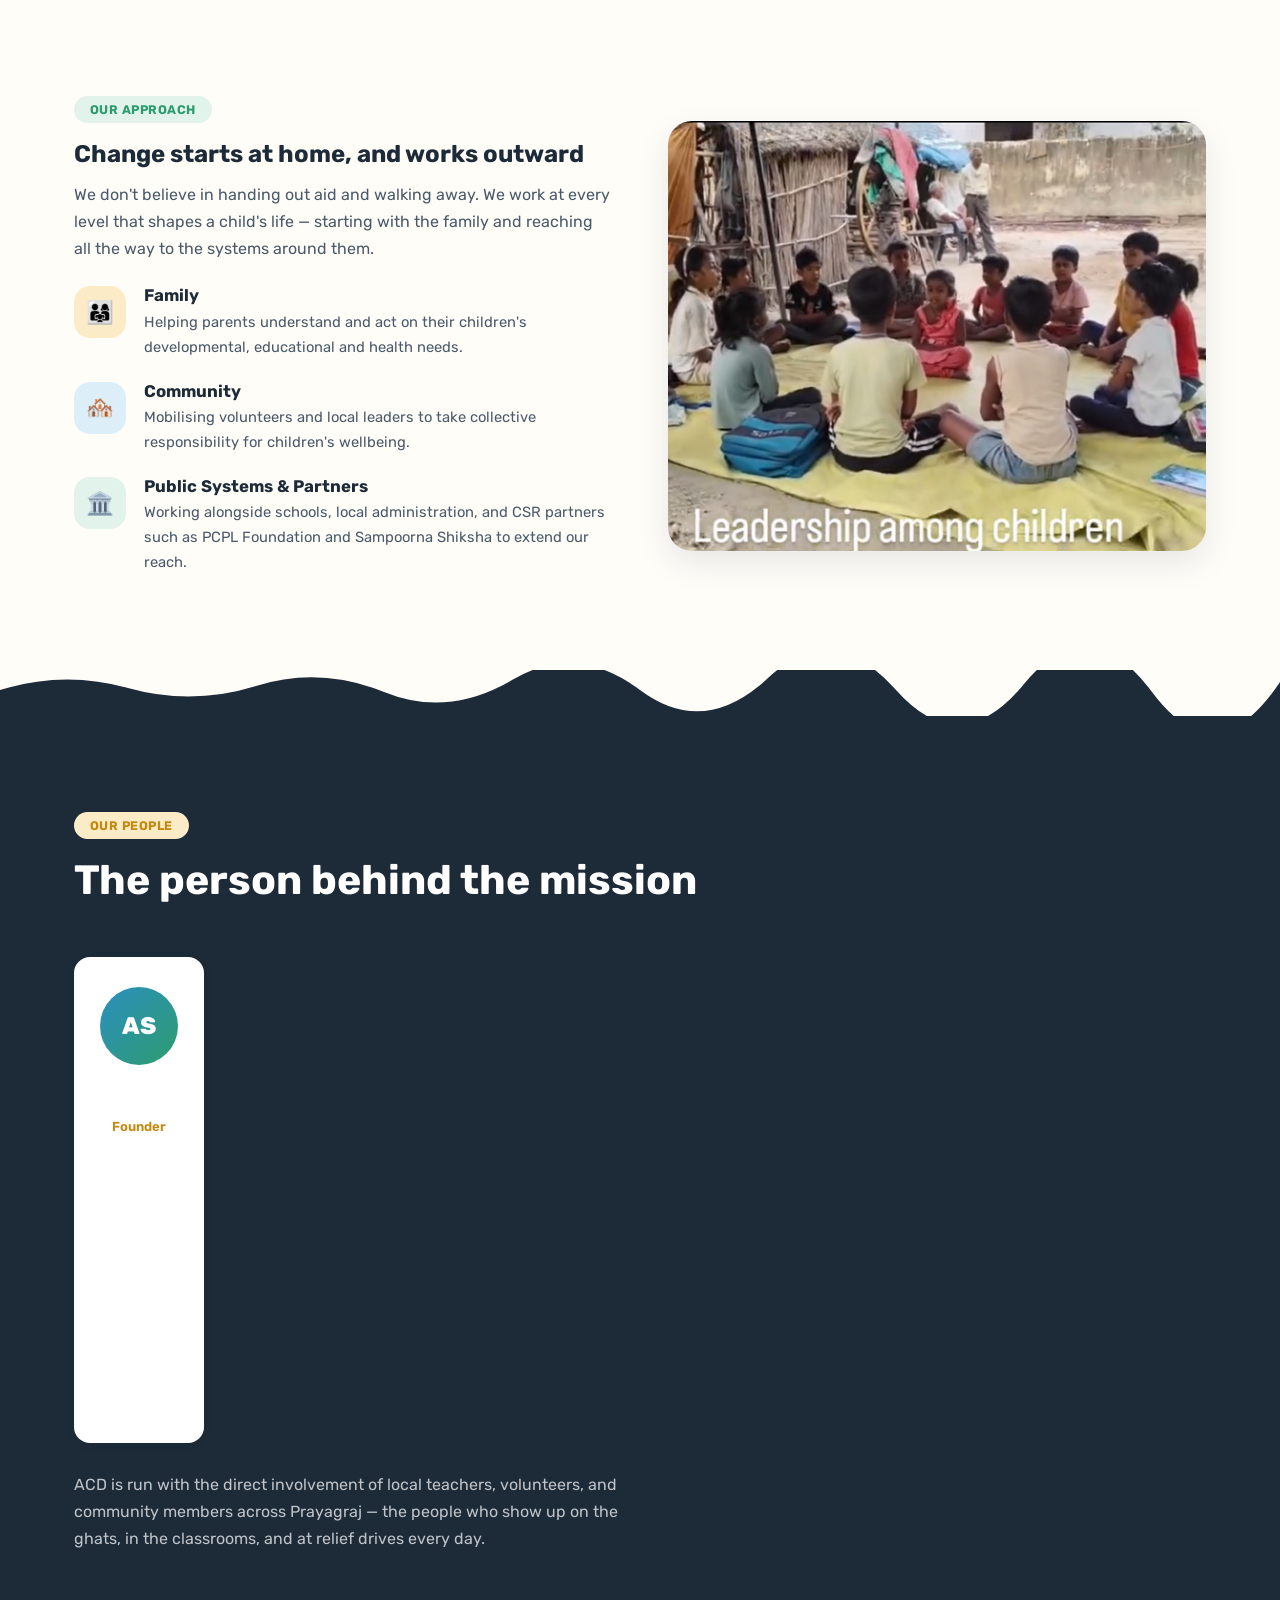
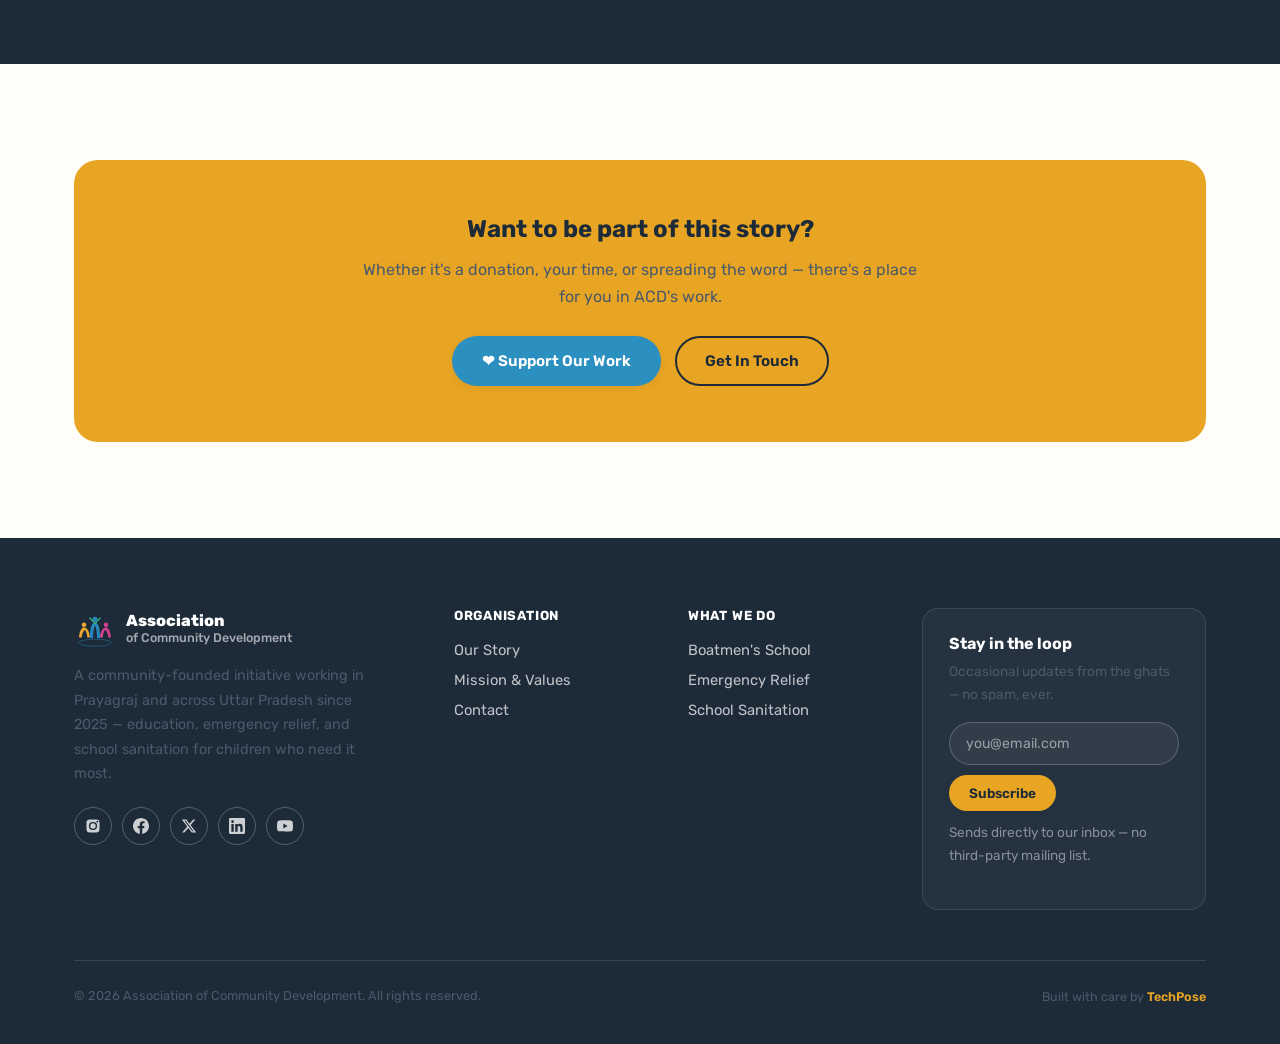
==== commit 8703877f: "Design revamp: Rubik/Gloria fonts, stat cards, contact card" ====
--- a/about/index.html
+++ b/about/index.html
@@ -43,7 +43,7 @@
   <div class="container split">
     <div class="reveal">
       <span class="eyebrow">How We Started</span>
-      <h2>Born from a need we couldn't look away from</h2>
+      <h2>Born from a need we couldn't <span class="hand">look away</span> from</h2>
       <p>Our organisation was born out of a deeply felt need to support the most vulnerable families in Uttar Pradesh. Seeing children miss out on basic schooling due to poverty, and families struggling for food or facing sudden crises without a safety net, inspired us to step in.</p>
       <p>We started this journey in Prayagraj to bridge these gaps — ensuring that no child is left behind, and that emergency help is always within reach for those who need it most. What began as a response to families on the ghats has grown into a set of programs reaching 12+ districts across Uttar Pradesh.</p>
       <p style="font-family:var(--font-display);font-weight:700;color:var(--teal-dark);">— Ashish Singh, Founder</p>
@@ -186,7 +186,7 @@
     </div>
     <div class="footer-bottom">
       <p>© 2026 Association of Community Development. All rights reserved.</p>
-      <p class="credit">Built with care by <a href="https://github.com/techpose" target="_blank" rel="noopener">TechPose</a></p>
+      <p class="credit">Built with care by <a href="https://techpose.in/" target="_blank" rel="noopener">TechPose</a></p>
     </div>
   </div>
 </footer>
--- a/css/style.css
+++ b/css/style.css
@@ -3,7 +3,7 @@
    Design system: tokens, base, layout, components
    ========================================================= */
 
-@import url('https://fonts.googleapis.com/css2?family=Poppins:wght@500;600;700;800&family=DM+Sans:ital,wght@0,400;0,500;0,600;0,700;1,400&display=swap');
+@import url('https://fonts.googleapis.com/css2?family=Rubik:wght@400;500;600;700;800;900&family=Gloria+Hallelujah&display=swap');
 
 :root{
   /* Brand */
@@ -23,8 +23,9 @@
   --line:         #EAE1CC;
   --white:        #FFFFFF;
 
-  --font-display: 'Poppins', 'DM Sans', sans-serif;
-  --font-body:    'DM Sans', sans-serif;
+  --font-display: 'Rubik', sans-serif;
+  --font-body:    'Rubik', sans-serif;
+  --font-hand:    'Gloria Hallelujah', cursive;
 
   --radius-lg: 24px;
   --radius-md: 16px;
@@ -187,6 +188,25 @@
 .hero h1{ font-size: clamp(2.4rem, 4.4vw, 3.6rem); letter-spacing: -.01em; }
 .hero h1 .accent{ color: var(--amber-dark); }
 .hero h1 .accent2{ color: var(--teal); }
+
+/* ---------- Handwritten accent (cry.org-style marker word) ---------- */
+.hand{
+  font-family: var(--font-hand);
+  font-weight: 400;
+  display: inline-block;
+  position: relative;
+  transform: rotate(-2deg);
+  color: var(--amber-dark);
+}
+.hand::after{
+  content:""; position:absolute; left:-2%; right:-2%; bottom:-2px; height: 8px;
+  background: var(--amber); opacity: .35; border-radius: 6px; z-index:-1;
+  transform: rotate(1deg);
+}
+.hand.teal{ color: var(--teal-dark); }
+.hand.teal::after{ background: var(--teal); }
+.hand.pink{ color: var(--pink); }
+.hand.pink::after{ background: var(--pink); }
 .hero-lede{ font-size: 1.08rem; max-width: 46ch; }
 .hero-btn-row{ display:flex; flex-wrap:wrap; gap: 14px; margin-top: 8px; }
 .hero-meta-row{ display:flex; gap: 28px; margin-top: 40px; flex-wrap: wrap; }
@@ -216,20 +236,34 @@
 }
 
 /* =========================================================
-   STATS BAR
-   ========================================================= */
-.stats-bar{
-  background: var(--ink); color: var(--white);
-  display: grid; grid-template-columns: repeat(4,1fr);
-  padding: 44px 0;
-}
-.stats-bar .stat{ text-align:center; border-right: 1px solid rgba(255,255,255,.12); padding: 0 12px; }
-.stats-bar .stat:last-child{ border-right: none; }
-.stats-bar .n{ font-family: var(--font-display); font-weight: 800; font-size: clamp(1.8rem,3vw,2.4rem); color: var(--amber); }
-.stats-bar .l{ font-size: .8rem; color: rgba(255,255,255,.72); margin-top: 4px; }
-@media (max-width: 700px){
-  .stats-bar{ grid-template-columns: repeat(2,1fr); row-gap: 28px; }
-  .stats-bar .stat:nth-child(2n){ border-right:none; }
+   STAT CARDS (cry.org-style "impact" grid)
+   ========================================================= */
+.stats-section{ padding: 8px 0 88px; position: relative; }
+.stat-cards{ display: grid; grid-template-columns: repeat(4,1fr); gap: 22px; margin-top: -64px; position: relative; z-index: 3; }
+.stat-card{
+  background: var(--white); border-radius: var(--radius-lg); padding: 30px 22px 26px;
+  text-align: center; box-shadow: var(--shadow-md); border: 1px solid var(--line);
+  transition: transform .35s var(--ease), box-shadow .35s var(--ease);
+  position: relative; overflow: hidden;
+}
+.stat-card::before{
+  content:""; position:absolute; inset:0; opacity:0; transition: opacity .35s var(--ease);
+  background: radial-gradient(160px 90px at 50% -10%, rgba(232,165,35,.16), transparent 70%);
+}
+.stat-card:hover{ transform: translateY(-8px) rotate(-.6deg); box-shadow: var(--shadow-lg); }
+.stat-card:hover::before{ opacity: 1; }
+.stat-card .ic{
+  width: 56px; height: 56px; border-radius: 50%; margin: 0 auto 14px;
+  display:flex; align-items:center; justify-content:center; font-size: 1.6rem;
+  background: var(--amber-light);
+}
+.stat-card:nth-child(2) .ic{ background: var(--teal-light); }
+.stat-card:nth-child(3) .ic{ background: #E1F3EA; }
+.stat-card:nth-child(4) .ic{ background: #FBE3EE; }
+.stat-card .n{ font-family: var(--font-display); font-weight: 800; font-size: clamp(1.7rem,2.6vw,2.1rem); color: var(--ink); }
+.stat-card .l{ font-size: .82rem; color: var(--ink-soft); margin-top: 4px; line-height:1.4; }
+@media (max-width: 900px){
+  .stat-cards{ grid-template-columns: repeat(2,1fr); margin-top: -40px; }
 }
 
 /* =========================================================
@@ -487,13 +521,54 @@
    CONTACT
    ========================================================= */
 .contact-grid{ display:grid; grid-template-columns: .8fr 1.2fr; gap: 48px; }
-.contact-info-card{ background: var(--ink); color: var(--white); border-radius: var(--radius-lg); padding: 40px 34px; }
-.contact-info-card h3{ color: var(--white); }
-.contact-info-card p{ color: rgba(255,255,255,.7); }
-.c-line{ display:flex; gap: 14px; align-items:flex-start; margin-top: 22px; }
-.c-line .ic{ width: 40px; height:40px; border-radius: 12px; background: rgba(255,255,255,.08); display:flex; align-items:center; justify-content:center; flex:none; }
+.contact-info-card{
+  position: relative; overflow: hidden;
+  background: linear-gradient(160deg, #1D2A38 0%, #16222E 60%, #142B3A 100%);
+  color: var(--white); border-radius: var(--radius-lg); padding: 44px 36px;
+  box-shadow: var(--shadow-lg);
+  isolation: isolate;
+}
+.contact-info-card::before, .contact-info-card::after{
+  content:""; position:absolute; border-radius:50%; filter: blur(50px); z-index:-1;
+  animation: blob-float 12s ease-in-out infinite;
+}
+.contact-info-card::before{
+  width: 220px; height: 220px; background: radial-gradient(circle, rgba(232,165,35,.35), transparent 70%);
+  top: -60px; right: -60px;
+}
+.contact-info-card::after{
+  width: 260px; height: 260px; background: radial-gradient(circle, rgba(43,143,191,.32), transparent 70%);
+  bottom: -80px; left: -60px; animation-delay: -6s;
+}
+@keyframes blob-float{
+  0%, 100%{ transform: translate(0,0) scale(1); }
+  50%{ transform: translate(14px,-18px) scale(1.08); }
+}
+.contact-info-card h3{ color: var(--white); font-size: 1.4rem; }
+.contact-info-card > p{ color: rgba(255,255,255,.68); }
+.contact-badge{
+  display:inline-flex; align-items:center; gap:8px; padding: 6px 14px; border-radius: 999px;
+  background: rgba(232,165,35,.14); border: 1px solid rgba(232,165,35,.4); color: var(--amber);
+  font-size: .74rem; font-weight: 700; letter-spacing: .03em; margin-bottom: 18px;
+}
+.contact-badge .dot{ width:7px; height:7px; border-radius:50%; background: var(--amber); animation: pulse-dot 1.8s ease-in-out infinite; }
+@keyframes pulse-dot{ 0%,100%{ opacity:1; transform:scale(1); } 50%{ opacity:.4; transform:scale(1.5); } }
+
+.c-line{
+  display:flex; gap: 14px; align-items:flex-start; margin-top: 18px; padding: 10px 12px; margin-left:-12px; margin-right:-12px;
+  border-radius: 14px; transition: background .3s var(--ease), transform .3s var(--ease);
+}
+.c-line:hover{ background: rgba(255,255,255,.06); transform: translateX(4px); }
+.c-line .ic{
+  width: 42px; height:42px; border-radius: 13px; background: rgba(255,255,255,.08); display:flex; align-items:center; justify-content:center; flex:none;
+  font-size: 1.05rem; transition: transform .35s var(--ease), background .35s var(--ease);
+}
+.c-line:hover .ic{ transform: rotate(-8deg) scale(1.08); background: rgba(232,165,35,.22); }
 .c-line strong{ display:block; font-family: var(--font-display); font-size: .95rem; color: var(--white); }
 .c-line span{ font-size: .84rem; color: rgba(255,255,255,.65); }
+
+.contact-info-card .footer-social a{ border-color: rgba(255,255,255,.18); }
+.contact-info-card .footer-social a:hover{ transform: translateY(-4px) rotate(-6deg); }
 
 .form-card{ background: var(--white); border-radius: var(--radius-lg); padding: 40px; box-shadow: var(--shadow-sm); border: 1px solid var(--line); }
 .form-row{ display:grid; grid-template-columns: 1fr 1fr; gap: 18px; margin-bottom: 18px; }
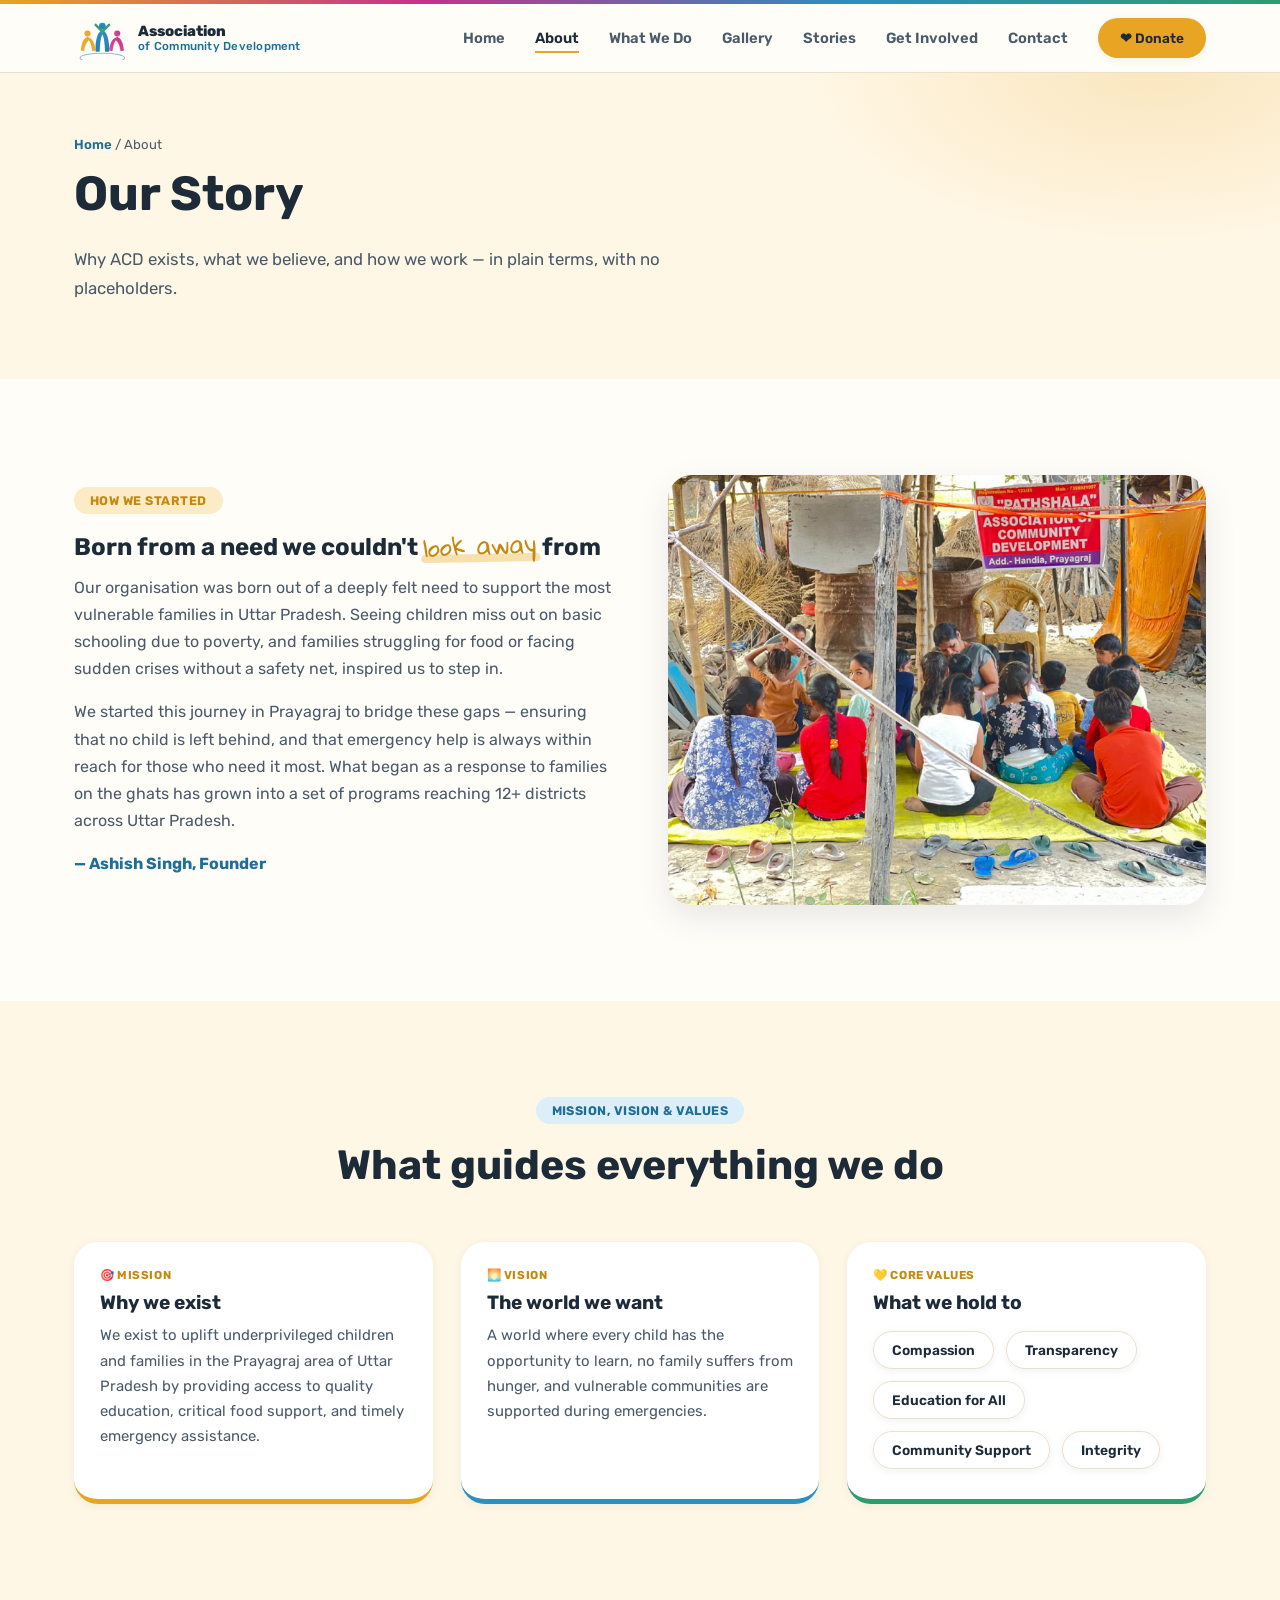
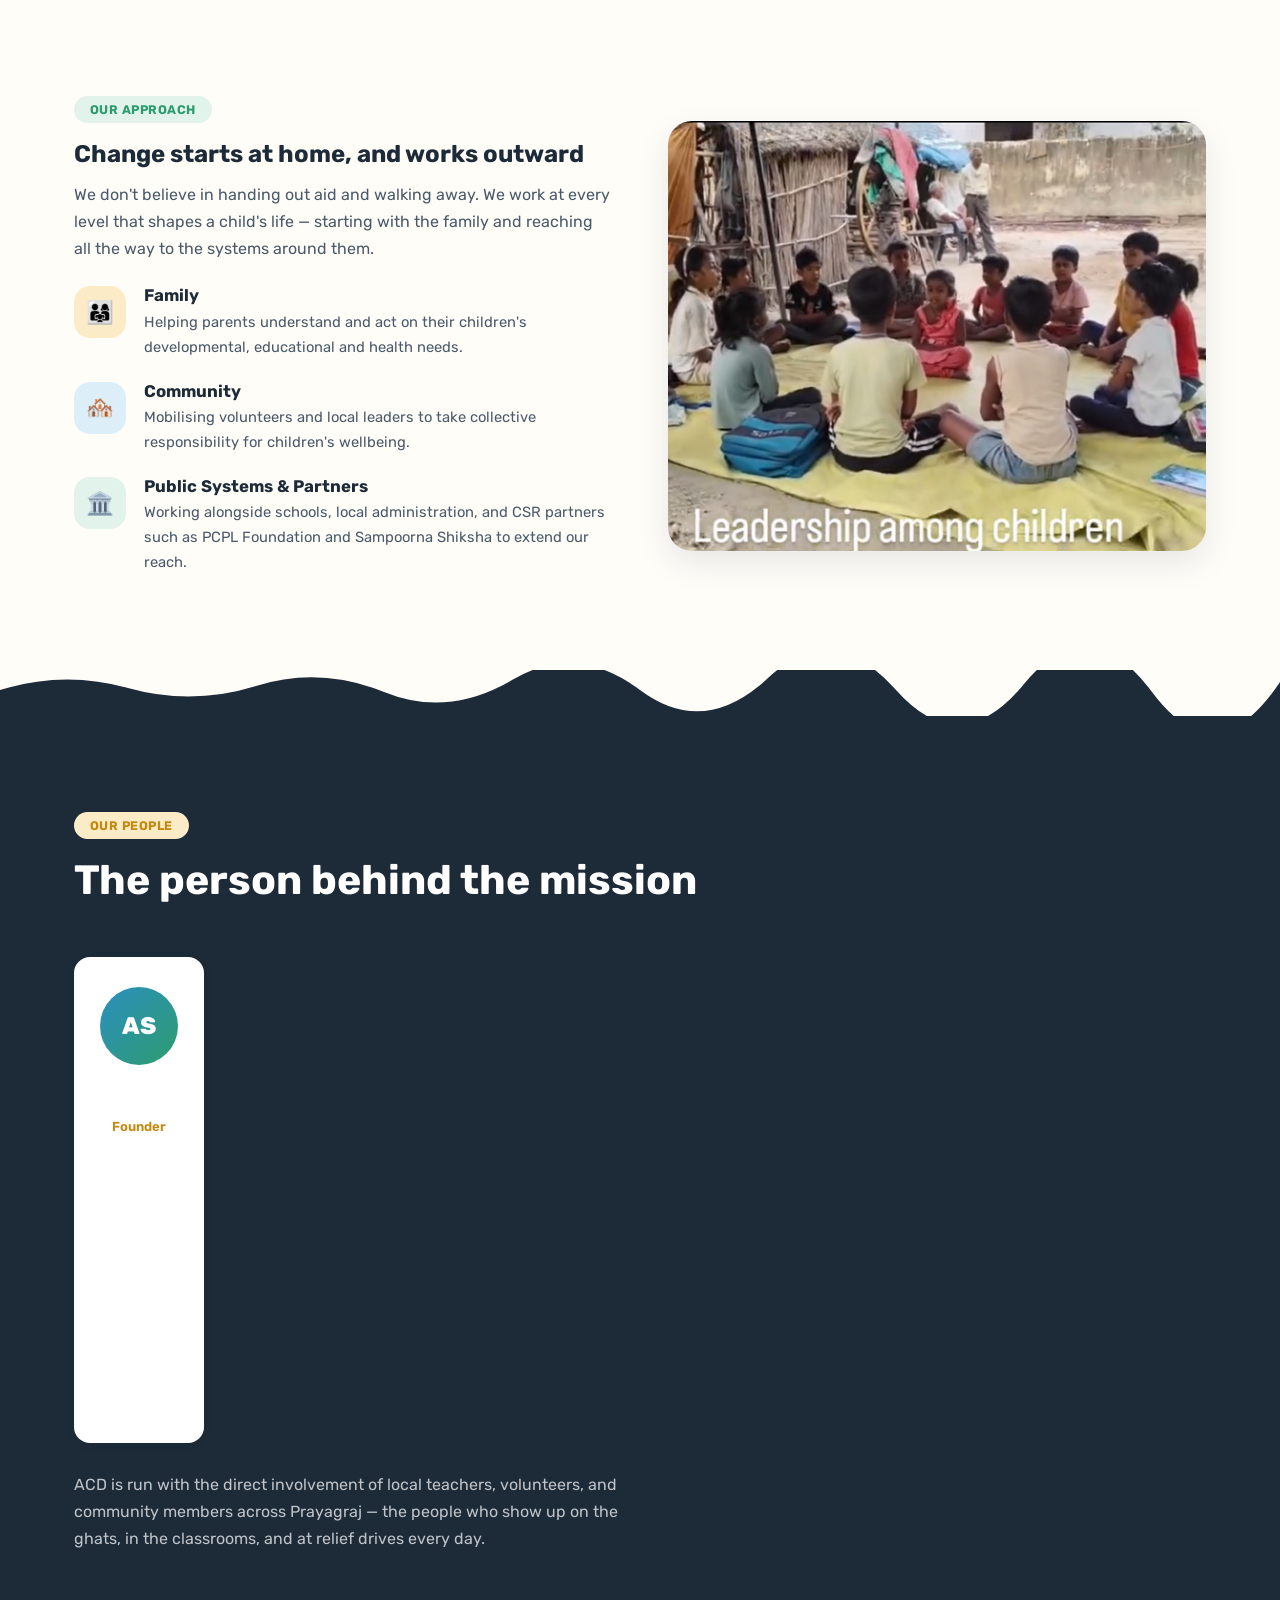
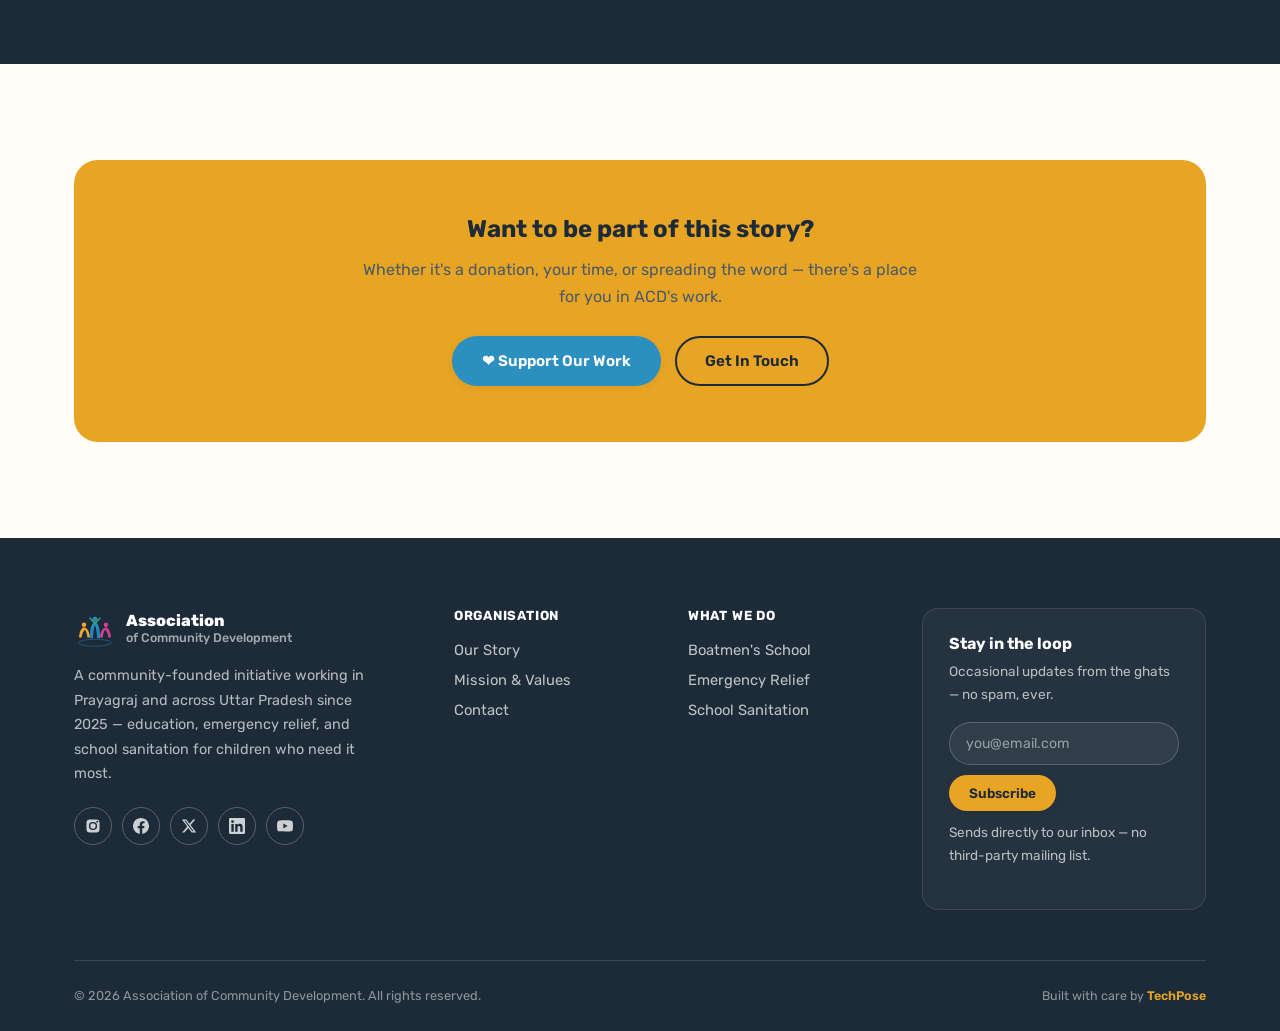
==== commit d63981cd: "Add photo gallery page with lightbox (next/prev, zoom, keyboard, swipe)" ====
--- a/about/index.html
+++ b/about/index.html
@@ -23,6 +23,7 @@
       <a href="../">Home</a>
       <a href="./" class="active">About</a>
       <a href="../what-we-do/">What We Do</a>
+      <a href="../gallery/">Gallery</a>
       <a href="../stories/">Stories</a>
       <a href="../get-involved/">Get Involved</a>
       <a href="../contact/">Contact</a>
--- a/css/style.css
+++ b/css/style.css
@@ -376,7 +376,7 @@
 .footer-brand img{ height: 40px; }
 .footer-brand-text{ font-family: var(--font-display); font-weight: 800; color: var(--white); line-height:1.2; }
 .footer-brand-text span{ display:block; font-weight:500; font-size:.78rem; color: rgba(255,255,255,.6); }
-.footer-desc{ font-size: .9rem; max-width: 34ch; }
+.footer-desc{ font-size: .9rem; max-width: 34ch; color: rgba(255,255,255,.68); }
 .footer-col h4{ color: var(--white); font-size: .82rem; text-transform: uppercase; letter-spacing: .06em; margin-bottom: 18px; }
 .footer-col a{ display:block; font-size: .92rem; margin-bottom: 12px; color: rgba(255,255,255,.72); transition: color .2s; }
 .footer-col a:hover{ color: var(--amber); }
@@ -390,7 +390,7 @@
 
 .newsletter-box{ background: rgba(255,255,255,.04); border: 1px solid rgba(255,255,255,.1); border-radius: var(--radius-md); padding: 26px; }
 .newsletter-box h4{ color: var(--white); margin-bottom: 6px; }
-.newsletter-box p{ font-size: .85rem; margin-bottom: 16px; }
+.newsletter-box p{ font-size: .85rem; margin-bottom: 16px; color: rgba(255,255,255,.68); }
 .newsletter-form{ display:flex; gap: 10px; flex-wrap: wrap; }
 .newsletter-form input{
   flex: 1; min-width: 160px; padding: 12px 16px; border-radius: 999px; border: 1px solid rgba(255,255,255,.2);
@@ -404,6 +404,7 @@
   display:flex; justify-content:space-between; align-items:center; flex-wrap:wrap; gap: 12px;
   padding: 24px 0; font-size: .8rem; color: rgba(255,255,255,.5);
 }
+.footer-bottom p{ margin: 0; color: rgba(255,255,255,.5); }
 .footer-bottom a{ color: rgba(255,255,255,.6); }
 .footer-bottom a:hover{ color: var(--amber); }
 .credit{ font-size: .78rem; }
@@ -598,6 +599,65 @@
 .text-center{ text-align: center; }
 .divider-line{ height:1px; background: var(--line); margin: 60px 0; }
 
+/* =========================================================
+   LIGHTBOX (gallery: next/prev, zoom, keyboard, swipe)
+   ========================================================= */
+.gallery-grid a{ cursor: zoom-in; }
+.filter-row{ display:flex; flex-wrap:wrap; gap: 10px; margin-bottom: 34px; }
+.filter-btn{
+  padding: 9px 20px; border-radius: 999px; border: 1px solid var(--line); background: var(--white);
+  font-family: var(--font-display); font-weight: 600; font-size: .84rem; cursor: pointer;
+  transition: background .25s, color .25s, border-color .25s, transform .25s;
+}
+.filter-btn:hover{ transform: translateY(-2px); }
+.filter-btn.active{ background: var(--ink); color: var(--white); border-color: var(--ink); }
+
+.lightbox{
+  position: fixed; inset: 0; z-index: 1000; background: rgba(10,14,18,.94);
+  display: none; align-items: center; justify-content: center;
+  opacity: 0; transition: opacity .3s var(--ease);
+}
+.lightbox.open{ display: flex; opacity: 1; }
+.lb-stage{
+  position: relative; width: min(92vw, 1100px); height: min(84vh, 780px);
+  display:flex; align-items:center; justify-content:center; overflow: hidden;
+}
+.lb-stage img{
+  max-width: 100%; max-height: 100%; width: auto; height: auto; object-fit: contain;
+  border-radius: 10px; box-shadow: 0 20px 60px rgba(0,0,0,.5);
+  cursor: zoom-in; transition: transform .35s var(--ease);
+  transform: scale(1); touch-action: pinch-zoom;
+}
+.lb-stage img.zoomed{ cursor: zoom-out; transform: scale(2); }
+.lb-caption{
+  position: absolute; left:0; right:0; bottom: -44px; text-align:center;
+  color: rgba(255,255,255,.75); font-size: .86rem;
+}
+.lb-close, .lb-prev, .lb-next{
+  position: fixed; z-index: 1001; background: rgba(255,255,255,.08); border: 1px solid rgba(255,255,255,.18);
+  color: #fff; border-radius: 50%; width: 48px; height: 48px; display:flex; align-items:center; justify-content:center;
+  cursor: pointer; font-size: 1.3rem; transition: background .25s, transform .25s;
+}
+.lb-close:hover, .lb-prev:hover, .lb-next:hover{ background: var(--amber); color: var(--ink); }
+.lb-close{ top: 26px; right: 26px; }
+.lb-prev{ left: 26px; top: 50%; transform: translateY(-50%); }
+.lb-next{ right: 26px; top: 50%; transform: translateY(-50%); }
+.lb-prev:hover, .lb-next:hover{ transform: translateY(-50%) scale(1.08); }
+.lb-counter{
+  position: fixed; bottom: 26px; left: 50%; transform: translateX(-50%);
+  color: rgba(255,255,255,.65); font-family: var(--font-display); font-size: .8rem; letter-spacing: .04em;
+  background: rgba(255,255,255,.06); padding: 6px 16px; border-radius: 999px; z-index: 1001;
+}
+.lb-hint{
+  position: fixed; bottom: 26px; right: 26px; color: rgba(255,255,255,.4); font-size: .74rem; z-index: 1001;
+}
+@media (max-width: 700px){
+  .lb-prev{ left: 10px; width: 40px; height: 40px; }
+  .lb-next{ right: 10px; width: 40px; height: 40px; }
+  .lb-close{ top: 14px; right: 14px; width: 40px; height: 40px; }
+  .lb-hint{ display: none; }
+}
+
 /* ---------- Marquee (real testimonials) ---------- */
 .marquee{ overflow: hidden; position: relative; }
 .marquee::before, .marquee::after{
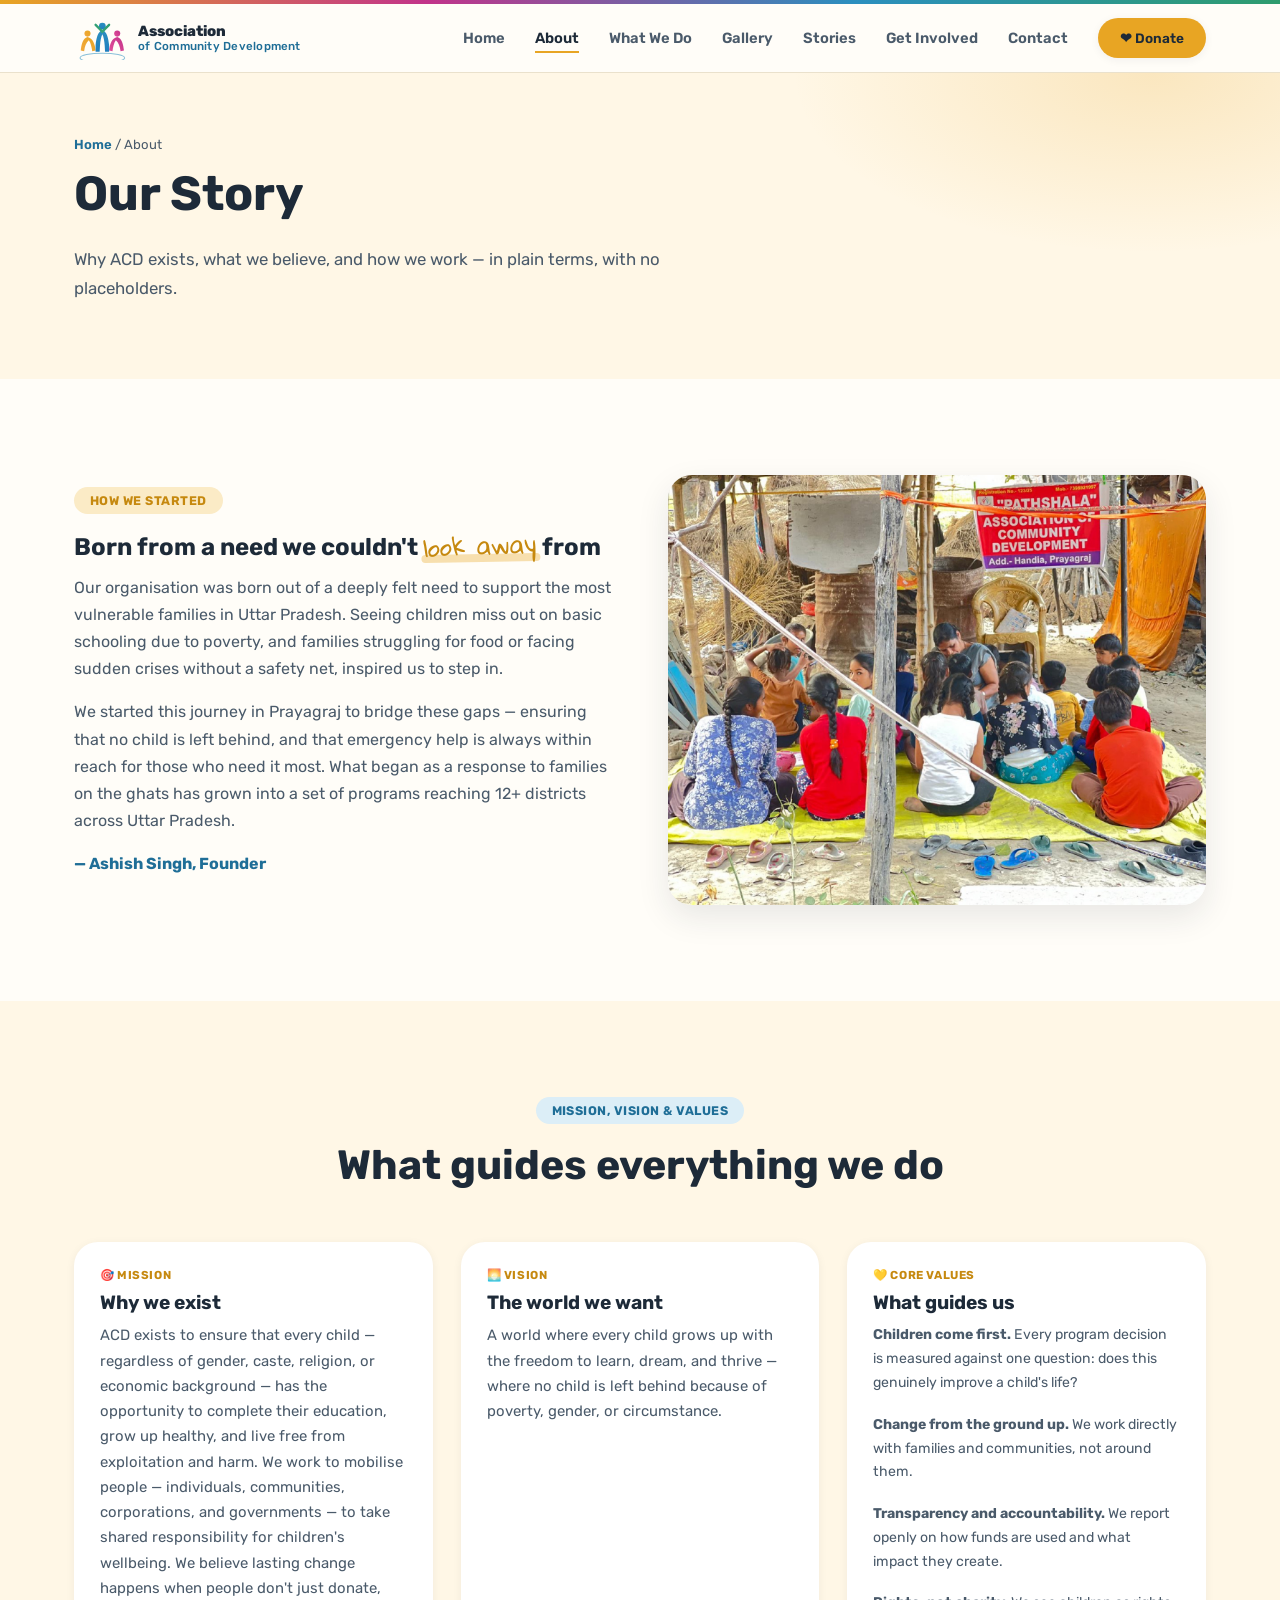
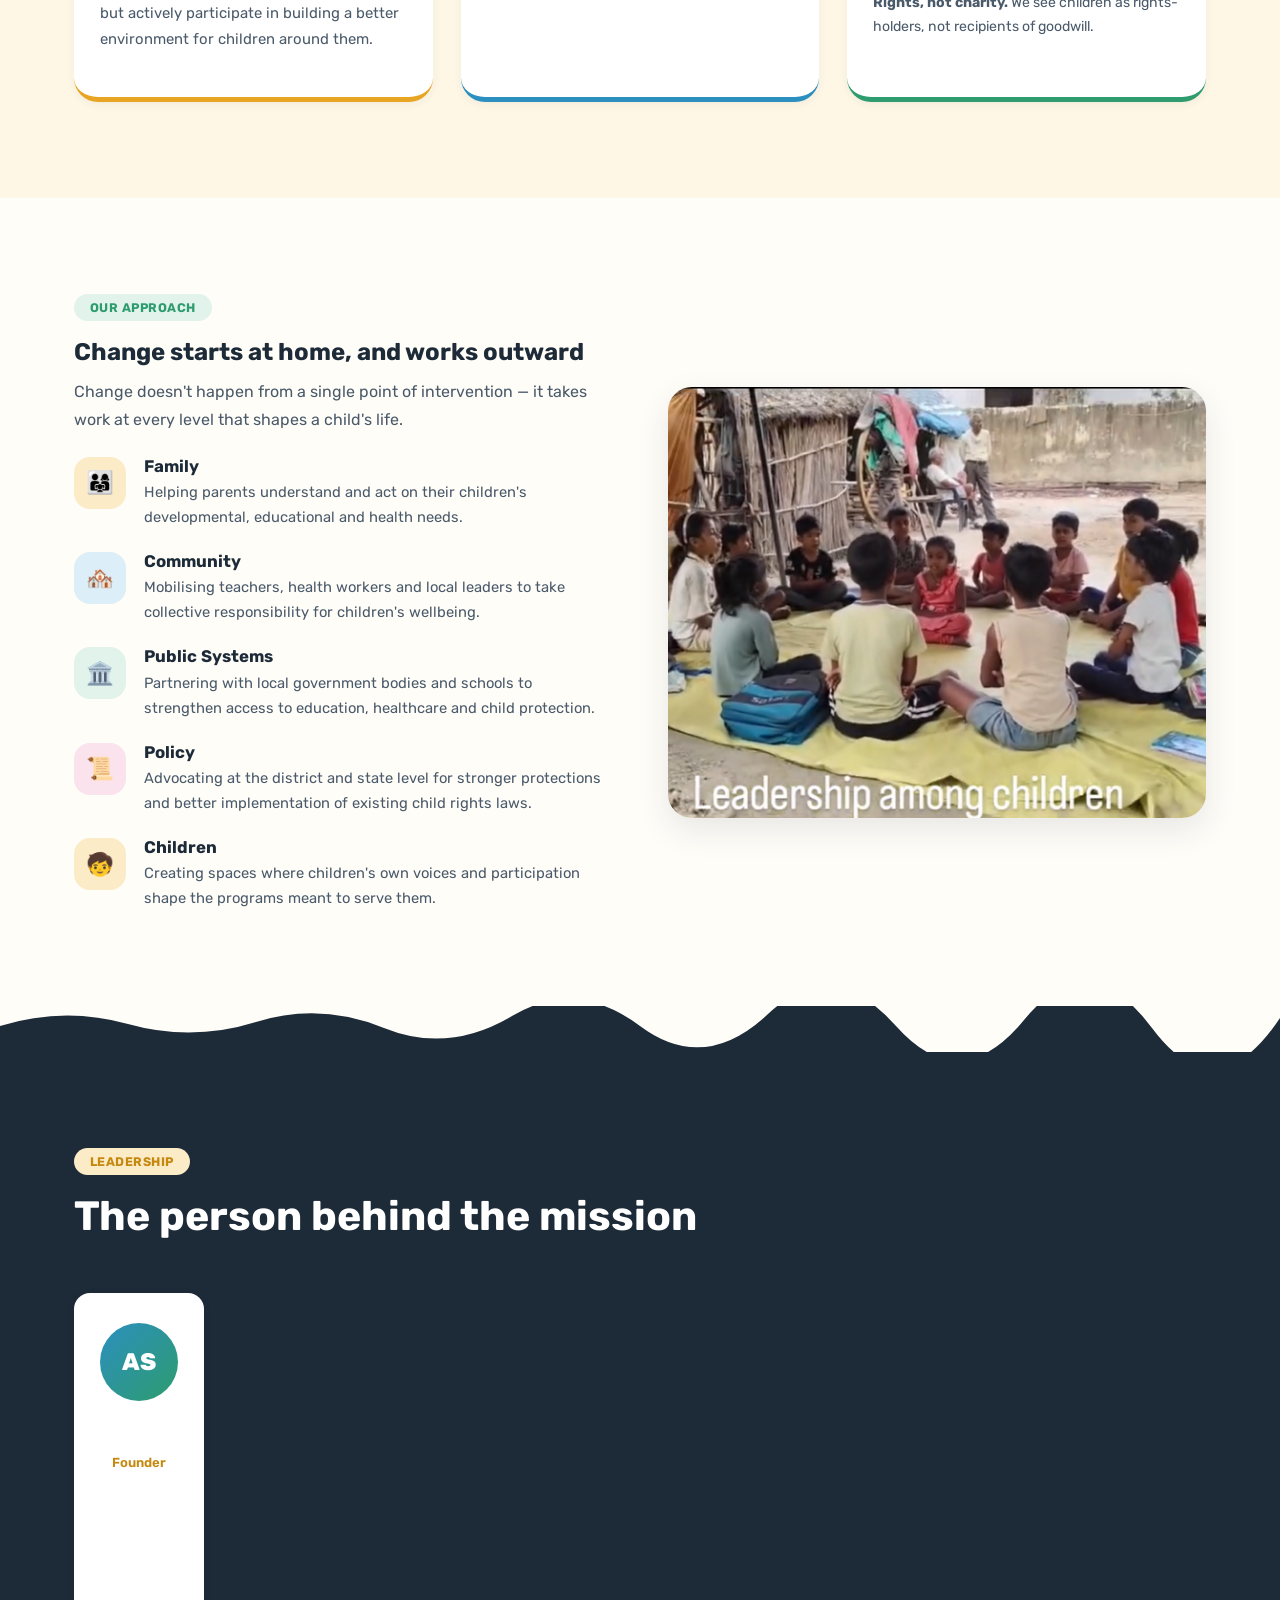
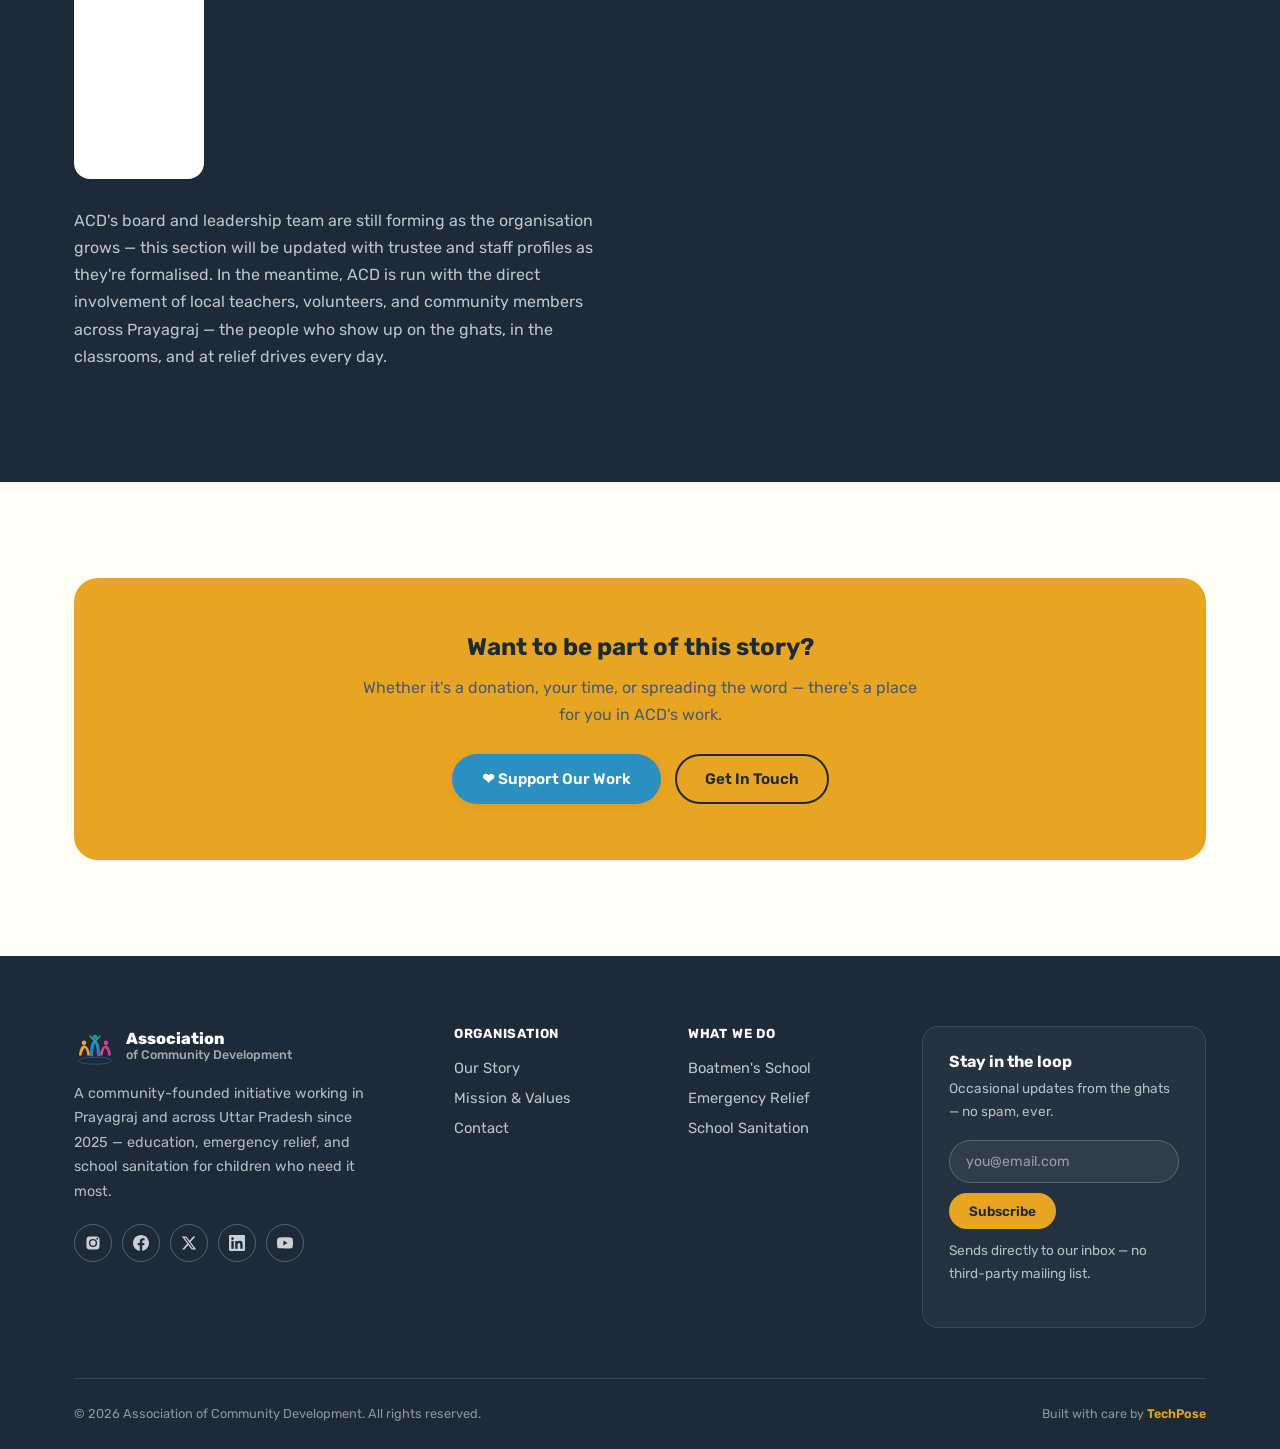
==== commit 7ecd054f: "About page: use verbatim mission/vision/values/approach copy from your draft, add leadership note" ====
--- a/about/index.html
+++ b/about/index.html
@@ -66,27 +66,24 @@
         <div class="p-card-body">
           <div class="p-card-tag">🎯 Mission</div>
           <h3>Why we exist</h3>
-          <p>We exist to uplift underprivileged children and families in the Prayagraj area of Uttar Pradesh by providing access to quality education, critical food support, and timely emergency assistance.</p>
+          <p>ACD exists to ensure that every child — regardless of gender, caste, religion, or economic background — has the opportunity to complete their education, grow up healthy, and live free from exploitation and harm. We work to mobilise people — individuals, communities, corporations, and governments — to take shared responsibility for children's wellbeing. We believe lasting change happens when people don't just donate, but actively participate in building a better environment for children around them.</p>
         </div>
       </div>
       <div class="p-card reveal reveal-delay-1" style="border-bottom-color:var(--teal);">
         <div class="p-card-body">
           <div class="p-card-tag">🌅 Vision</div>
           <h3>The world we want</h3>
-          <p>A world where every child has the opportunity to learn, no family suffers from hunger, and vulnerable communities are supported during emergencies.</p>
+          <p>A world where every child grows up with the freedom to learn, dream, and thrive — where no child is left behind because of poverty, gender, or circumstance.</p>
         </div>
       </div>
       <div class="p-card reveal reveal-delay-2" style="border-bottom-color:var(--green);">
         <div class="p-card-body">
           <div class="p-card-tag">💛 Core Values</div>
-          <h3>What we hold to</h3>
-          <div class="pill-row" style="margin-top:8px;">
-            <span class="pill">Compassion</span>
-            <span class="pill">Transparency</span>
-            <span class="pill">Education for All</span>
-            <span class="pill">Community Support</span>
-            <span class="pill">Integrity</span>
-          </div>
+          <h3>What guides us</h3>
+          <p style="font-size:.88rem;"><strong>Children come first.</strong> Every program decision is measured against one question: does this genuinely improve a child's life?</p>
+          <p style="font-size:.88rem;"><strong>Change from the ground up.</strong> We work directly with families and communities, not around them.</p>
+          <p style="font-size:.88rem;"><strong>Transparency and accountability.</strong> We report openly on how funds are used and what impact they create.</p>
+          <p style="font-size:.88rem;margin-bottom:0;"><strong>Rights, not charity.</strong> We see children as rights-holders, not recipients of goodwill.</p>
         </div>
       </div>
     </div>
@@ -101,11 +98,13 @@
     <div class="reveal reveal-delay-1">
       <span class="eyebrow green">Our Approach</span>
       <h2>Change starts at home, and works outward</h2>
-      <p>We don't believe in handing out aid and walking away. We work at every level that shapes a child's life — starting with the family and reaching all the way to the systems around them.</p>
+      <p>Change doesn't happen from a single point of intervention — it takes work at every level that shapes a child's life.</p>
       <div class="approach-list" style="margin-top:24px;">
         <div class="approach-item"><div class="approach-icon">👨‍👩‍👧</div><div><h4>Family</h4><p>Helping parents understand and act on their children's developmental, educational and health needs.</p></div></div>
-        <div class="approach-item"><div class="approach-icon">🏘️</div><div><h4>Community</h4><p>Mobilising volunteers and local leaders to take collective responsibility for children's wellbeing.</p></div></div>
-        <div class="approach-item"><div class="approach-icon">🏛️</div><div><h4>Public Systems &amp; Partners</h4><p>Working alongside schools, local administration, and CSR partners such as PCPL Foundation and Sampoorna Shiksha to extend our reach.</p></div></div>
+        <div class="approach-item"><div class="approach-icon">🏘️</div><div><h4>Community</h4><p>Mobilising teachers, health workers and local leaders to take collective responsibility for children's wellbeing.</p></div></div>
+        <div class="approach-item"><div class="approach-icon">🏛️</div><div><h4>Public Systems</h4><p>Partnering with local government bodies and schools to strengthen access to education, healthcare and child protection.</p></div></div>
+        <div class="approach-item"><div class="approach-icon">📜</div><div><h4>Policy</h4><p>Advocating at the district and state level for stronger protections and better implementation of existing child rights laws.</p></div></div>
+        <div class="approach-item"><div class="approach-icon">🧒</div><div><h4>Children</h4><p>Creating spaces where children's own voices and participation shape the programs meant to serve them.</p></div></div>
       </div>
     </div>
   </div>
@@ -116,7 +115,7 @@
 <section class="section bg-ink">
   <div class="container">
     <div class="section-head reveal">
-      <span class="eyebrow">Our People</span>
+      <span class="eyebrow">Leadership</span>
       <h2>The person behind the mission</h2>
     </div>
     <div class="people-grid" style="max-width:340px;margin:0;">
@@ -127,7 +126,7 @@
         <p class="people-quote">"Pehli baar laga ki mere bachche ka bhi future ho sakta hai — that's what keeps us going every day."</p>
       </div>
     </div>
-    <p class="reveal reveal-delay-1" style="max-width:56ch;margin-top:28px;">ACD is run with the direct involvement of local teachers, volunteers, and community members across Prayagraj — the people who show up on the ghats, in the classrooms, and at relief drives every day.</p>
+    <p class="reveal reveal-delay-1" style="max-width:56ch;margin-top:28px;">ACD's board and leadership team are still forming as the organisation grows — this section will be updated with trustee and staff profiles as they're formalised. In the meantime, ACD is run with the direct involvement of local teachers, volunteers, and community members across Prayagraj — the people who show up on the ghats, in the classrooms, and at relief drives every day.</p>
   </div>
 </section>
 
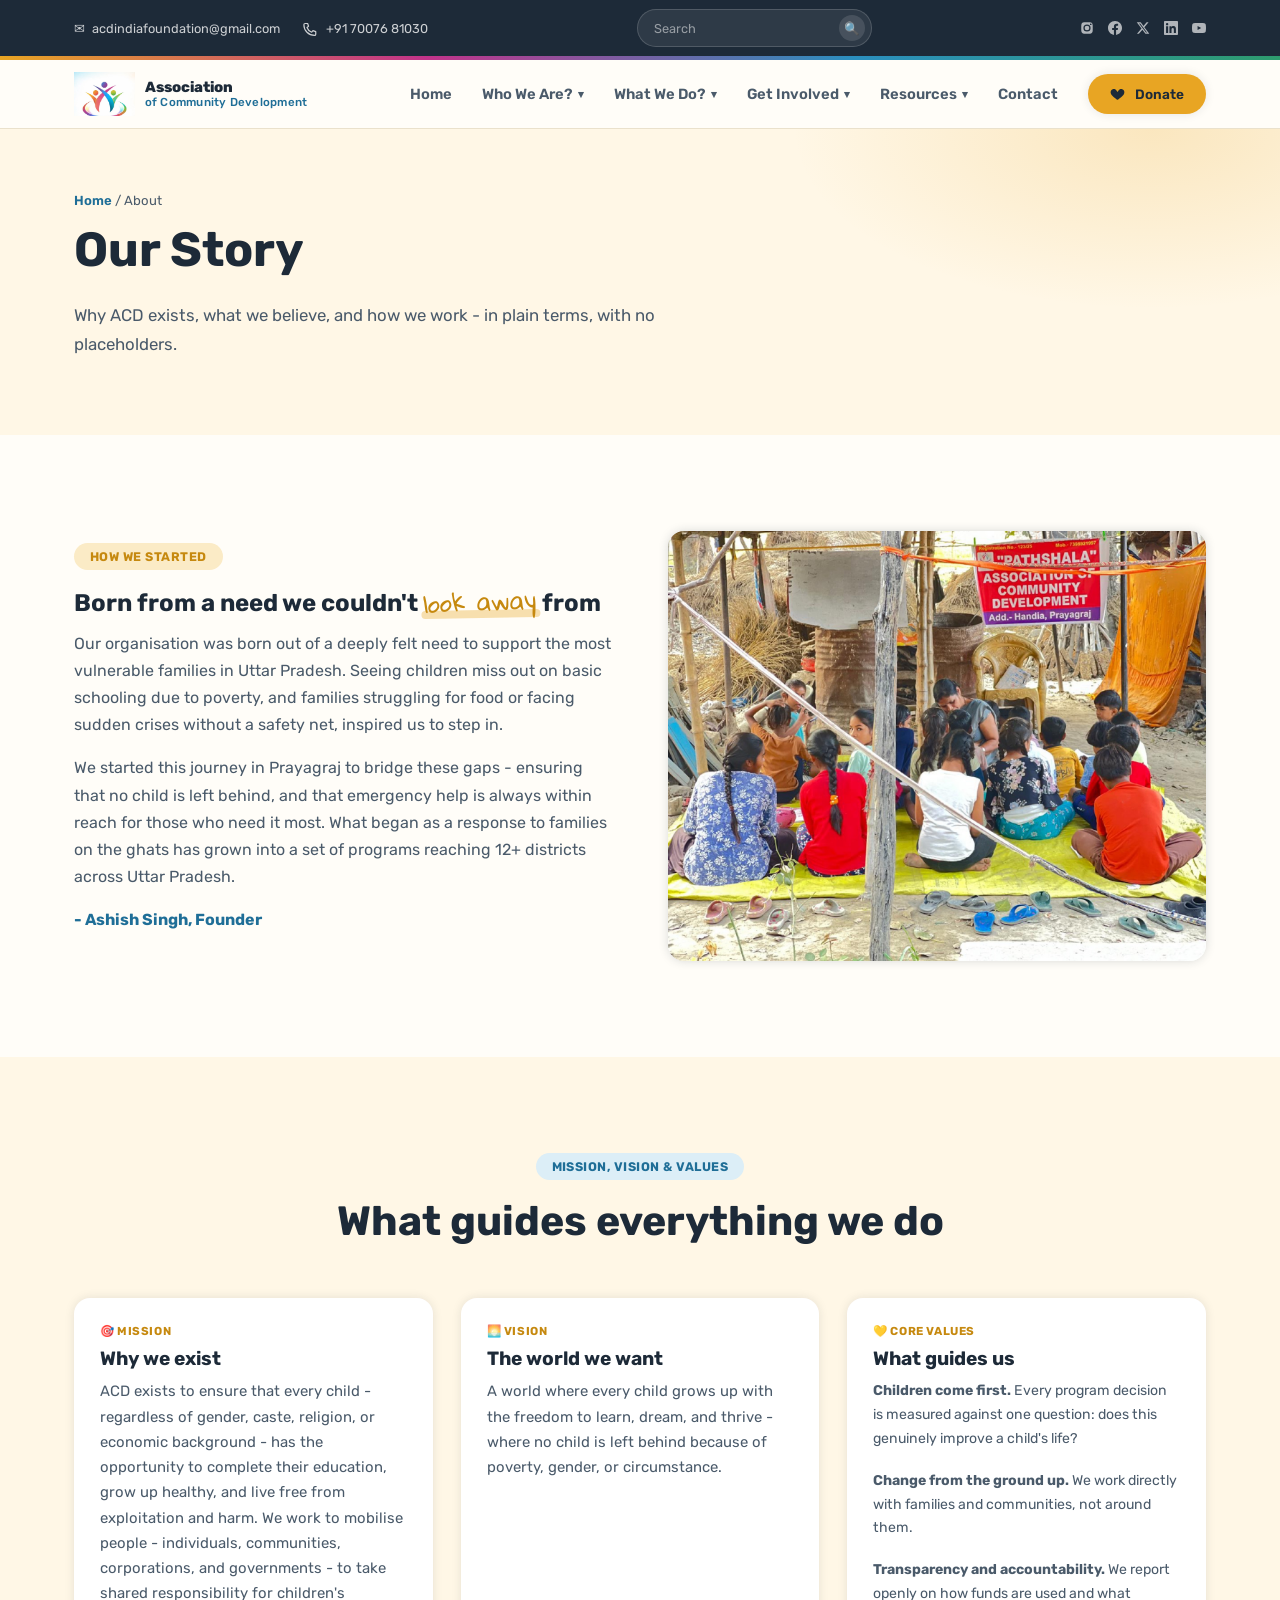
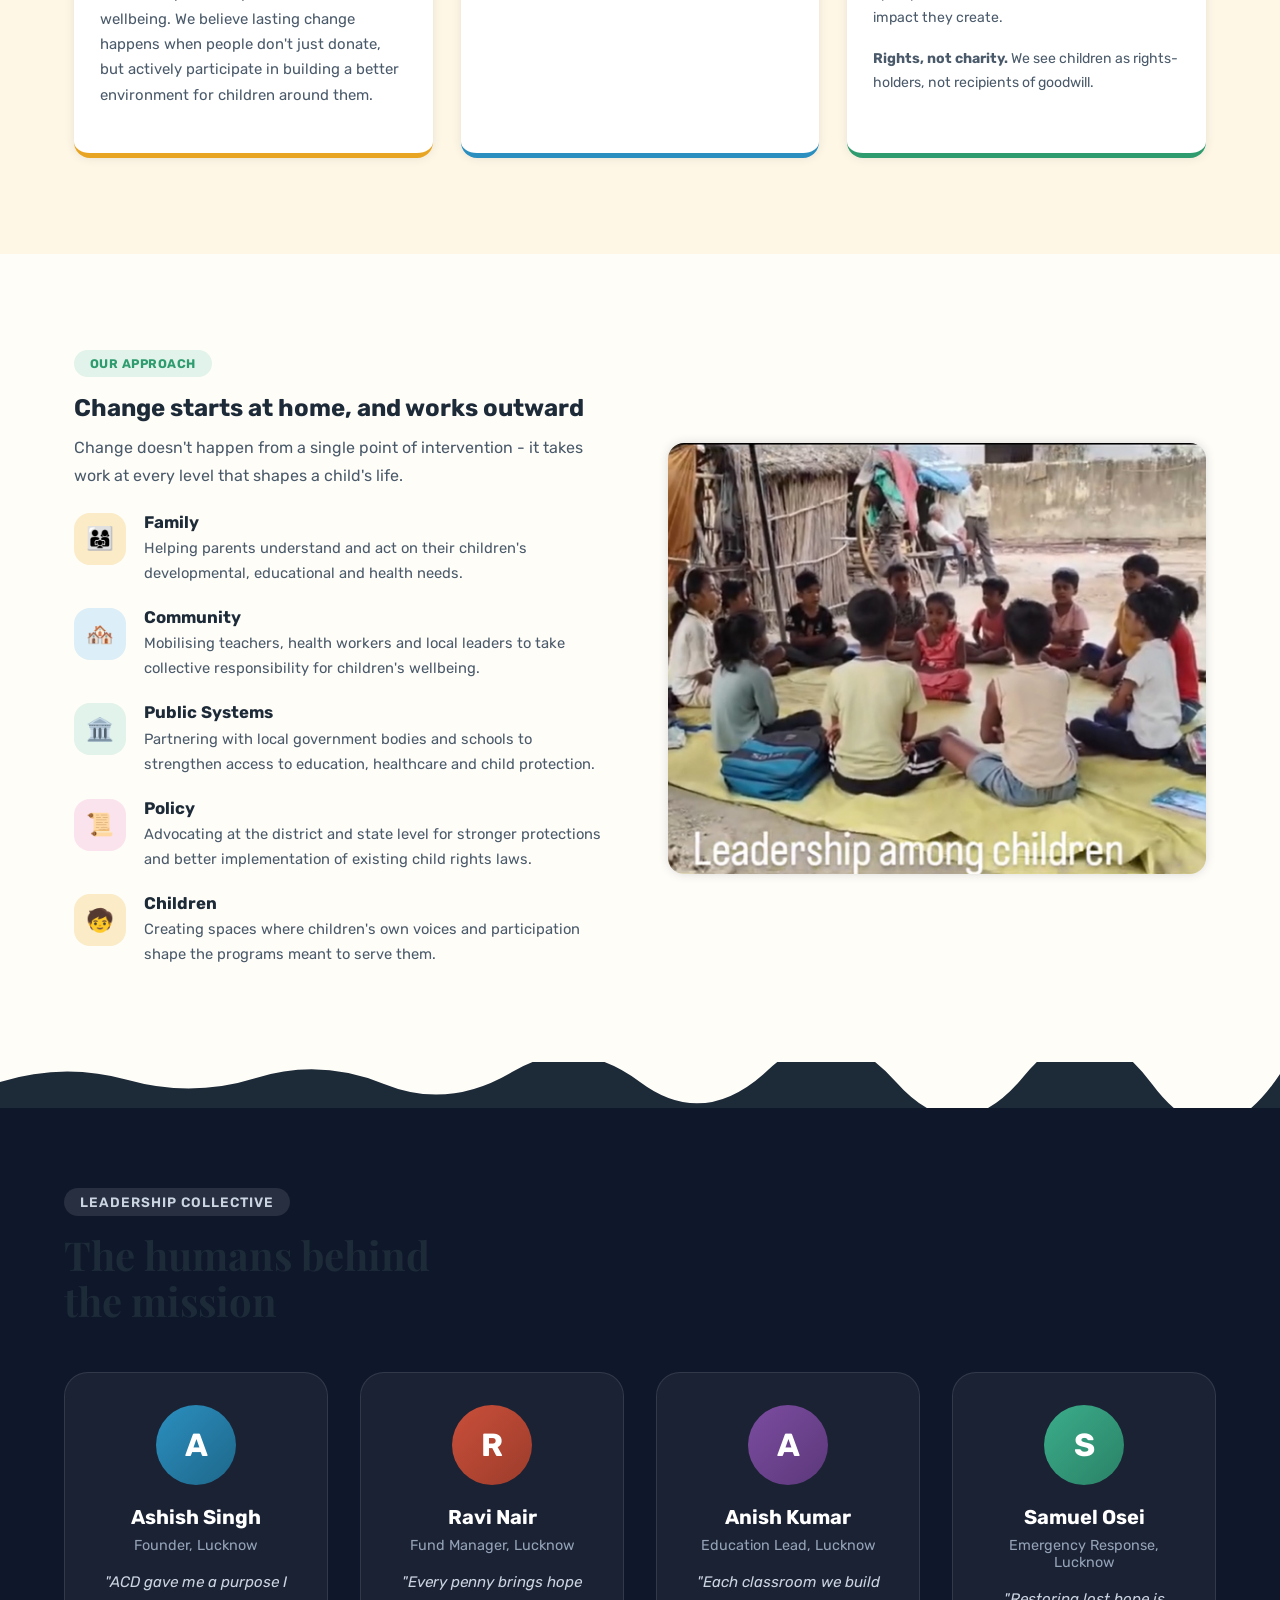
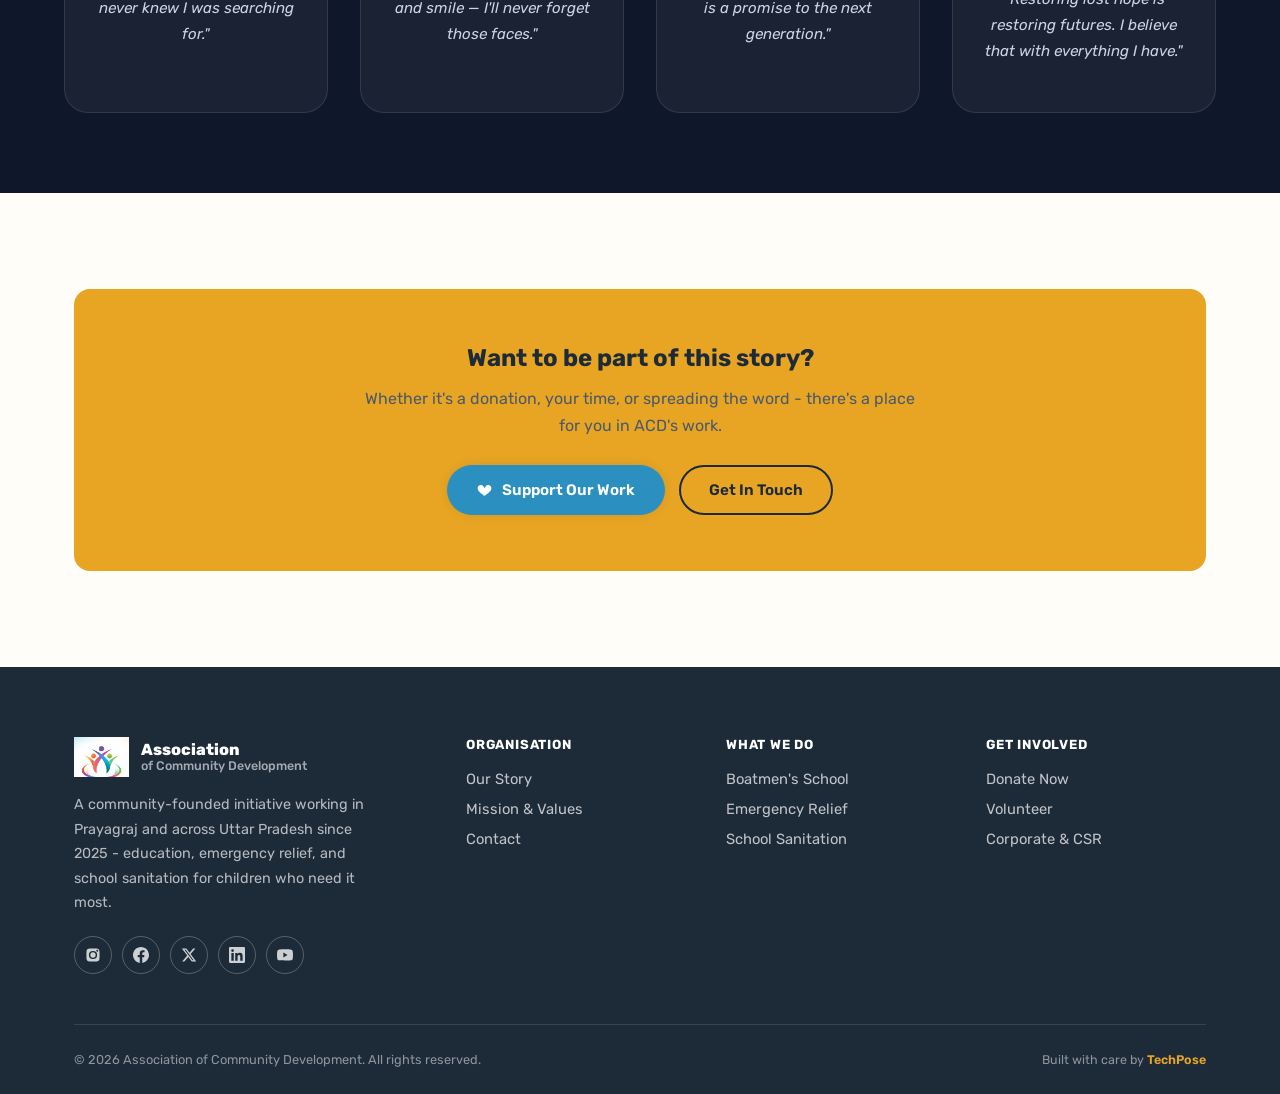
==== commit 54107057: "Redesign homepage to match cry.org structure, add donate/resources flow, fix nav/UX bugs - Homepage:" ====
--- a/about/index.html
+++ b/about/index.html
@@ -3,31 +3,77 @@
 <head>
 <meta charset="UTF-8">
 <meta name="viewport" content="width=device-width, initial-scale=1.0">
-<title>Our Story — Association of Community Development</title>
+<title>Our Story - Association of Community Development</title>
 <meta name="description" content="ACD was born out of a need to support Uttar Pradesh's most vulnerable families. Read our story, mission, vision and values.">
-<link rel="icon" type="image/svg+xml" href="../assets/mark.svg">
+<link rel="icon" type="image/png" href="../assets/favicon.png">
 <link rel="canonical" href="https://acdindia.org/about/">
 <link rel="stylesheet" href="../css/style.css">
 </head>
 <body>
 
+<div class="topbar">
+  <div class="topbar-row">
+    <div class="topbar-contact">
+      <a href="mailto:acdindiafoundation@gmail.com"><span>✉</span><span class="full">acdindiafoundation@gmail.com</span></a>
+      <a href="tel:+917007681030"><span><svg class="ic-svg" viewBox="0 0 24 24" width="15" height="15" fill="none" stroke="currentColor" stroke-width="1.9" stroke-linecap="round" stroke-linejoin="round"><path d="M5 4h4l1.5 4.5L8 10.5a12 12 0 007.5 7.5l2-2.5L22 17v4c0 1.1-.9 2-2 2A17 17 0 013 6c0-1.1.9-2 2-2z"/></svg></span><span class="full">+91 70076 81030</span></a>
+    </div>
+    <form class="topbar-search" role="search" action="#" onsubmit="return false;">
+      <input type="search" placeholder="Search" aria-label="Search">
+      <button type="submit" aria-label="Search">🔍</button>
+    </form>
+    <div class="topbar-social">
+      <a href="https://www.instagram.com/acdindiafoundation?utm_source=qr&igsh=MW1oenkwbG1hMW5wOQ==" target="_blank" rel="noopener" aria-label="Instagram"><svg viewBox="0 0 24 24"><path d="M12 2.163c3.204 0 3.584.012 4.85.07 3.252.148 4.771 1.691 4.919 4.919.058 1.265.069 1.645.069 4.849 0 3.205-.012 3.584-.069 4.849-.149 3.225-1.664 4.771-4.919 4.919-1.266.058-1.644.07-4.85.07-3.204 0-3.584-.012-4.849-.07-3.26-.149-4.771-1.699-4.919-4.92-.058-1.265-.07-1.644-.07-4.849 0-3.204.013-3.583.07-4.849.149-3.227 1.664-4.771 4.919-4.919 1.266-.057 1.645-.069 4.849-.069zM12 5.838a6.162 6.162 0 100 12.324 6.162 6.162 0 000-12.324zM12 16a4 4 0 110-8 4 4 0 010 8zm6.406-11.845a1.44 1.44 0 100 2.881 1.44 1.44 0 000-2.881z"/></svg></a>
+      <a href="https://www.facebook.com/share/1GY2gMwwHt/" target="_blank" rel="noopener" aria-label="Facebook"><svg viewBox="0 0 24 24"><path d="M24 12.073c0-6.627-5.373-12-12-12s-12 5.373-12 12c0 5.99 4.388 10.954 10.125 11.854v-8.385H7.078v-3.47h3.047V9.43c0-3.007 1.792-4.669 4.533-4.669 1.312 0 2.686.235 2.686.235v2.953H15.83c-1.491 0-1.956.925-1.956 1.874v2.25h3.328l-.532 3.47h-2.796v8.385C19.612 23.027 24 18.062 24 12.073z"/></svg></a>
+      <a href="https://x.com/Acdtrustindia" target="_blank" rel="noopener" aria-label="Twitter / X"><svg viewBox="0 0 24 24"><path d="M18.244 2.25h3.308l-7.227 8.26 8.502 11.24H16.17l-5.214-6.817L4.99 21.75H1.68l7.73-8.835L1.254 2.25H8.08l4.713 6.231zm-1.161 17.52h1.833L7.084 4.126H5.117z"/></svg></a>
+      <a href="https://www.linkedin.com/company/association-of-community-devlopement/" target="_blank" rel="noopener" aria-label="LinkedIn"><svg viewBox="0 0 24 24"><path d="M20.447 20.452h-3.554v-5.569c0-1.328-.027-3.037-1.852-3.037-1.853 0-2.136 1.445-2.136 2.939v5.667H9.351V9h3.414v1.561h.046c.477-.9 1.637-1.85 3.37-1.85 3.601 0 4.267 2.37 4.267 5.455v6.286zM5.337 7.433a2.062 2.062 0 01-2.063-2.065 2.064 2.064 0 112.063 2.065zm1.782 13.019H3.555V9h3.564v11.452zM22.225 0H1.771C.792 0 0 .774 0 1.729v20.542C0 23.227.792 24 1.771 24h20.451C23.2 24 24 23.227 24 22.271V1.729C24 .774 23.2 0 22.222 0h.003z"/></svg></a>
+      <a href="https://youtube.com/@associationofcommunitydevelopm?si=TOUaYwlQPcTxC4GK" target="_blank" rel="noopener" aria-label="YouTube"><svg viewBox="0 0 24 24"><path d="M23.498 6.186a3.016 3.016 0 00-2.122-2.136C19.505 3.545 12 3.545 12 3.545s-7.505 0-9.377.505A3.017 3.017 0 00.502 6.186 31.4 31.4 0 000 12a31.4 31.4 0 00.502 5.814 3.016 3.016 0 002.122 2.136c1.871.505 9.376.505 9.376.505s7.505 0 9.377-.505a3.015 3.015 0 002.122-2.136A31.4 31.4 0 0024 12a31.4 31.4 0 00-.502-5.814zM9.545 15.568V8.432L15.818 12l-6.273 3.568z"/></svg></a>
+    </div>
+  </div>
+</div>
 <div class="rainbow-bar"></div>
 <header class="site-header">
   <div class="nav-wrap">
     <a href="../" class="brand">
-      <img src="../assets/mark.svg" alt="ACD mark" width="44" height="36">
+      <img src="../assets/logo-icon.png" alt="Association of Community Development logo" class="brand-logo-img">
       <span class="brand-text"><span class="top">Association</span><span class="bottom">of Community Development</span></span>
     </a>
     <button class="hamburger" id="hamburger" aria-label="Toggle menu" aria-expanded="false"><span></span><span></span><span></span></button>
     <nav class="nav-links" id="navLinks">
       <a href="../">Home</a>
-      <a href="./" class="active">About</a>
-      <a href="../what-we-do/">What We Do</a>
-      <a href="../gallery/">Gallery</a>
-      <a href="../stories/">Stories</a>
-      <a href="../get-involved/">Get Involved</a>
+      <div class="nav-item open">
+        <button class="nav-drop-btn" aria-expanded="false">Who We Are?<span class="chev">▾</span></button>
+        <div class="nav-dropdown">
+          <a href="./">Our Story</a>
+          <a href="./#values">Mission &amp; Values</a>
+          <a href="../gallery/">Gallery</a>
+          <a href="../stories/">Stories</a>
+          <a href="../contact/">Contact Us</a>
+        </div>
+      </div>
+      <div class="nav-item">
+        <button class="nav-drop-btn" aria-expanded="false">What We Do?<span class="chev">▾</span></button>
+        <div class="nav-dropdown">
+          <a href="../what-we-do/#boatmens-school">Boatmen's Children School</a>
+          <a href="../what-we-do/#emergency-relief">Emergency Relief</a>
+          <a href="../what-we-do/#sanitation">School Sanitation</a>
+        </div>
+      </div>
+      <div class="nav-item">
+        <button class="nav-drop-btn" aria-expanded="false">Get Involved<span class="chev">▾</span></button>
+        <div class="nav-dropdown">
+          <a href="../get-involved/#donate-now">Donate</a>
+          <a href="../get-involved/#volunteer">Volunteer</a>
+          <a href="../get-involved/#corporate">Corporate &amp; CSR</a>
+        </div>
+      </div>
+      <div class="nav-item">
+        <button class="nav-drop-btn" aria-expanded="false">Resources<span class="chev">▾</span></button>
+        <div class="nav-dropdown">
+          <a href="../assets/files/AUDIT%20REPORT%20ACD_merged.pdf" target="_blank" rel="noopener">Reports</a>
+        </div>
+      </div>
       <a href="../contact/">Contact</a>
-      <a href="../get-involved/" class="btn btn-primary btn-sm">❤ Donate</a>
+      <a href="../get-involved/#donate-now" class="btn btn-primary btn-sm"><svg class="ic-svg" viewBox="0 0 24 24" width="15" height="15" fill="currentColor"><path d="M12 20.5s-7.5-4.6-10.2-9C.2 8.4 1 4.9 4.3 3.6c2.4-.9 5 .1 6.3 2.2l1.4 2.2 1.4-2.2c1.3-2.1 3.9-3.1 6.3-2.2 3.3 1.3 4.1 4.8 2.5 7.9-2.7 4.4-10.2 9-10.2 9z"/></svg> Donate</a>
     </nav>
   </div>
 </header>
@@ -36,7 +82,7 @@
   <div class="container">
     <div class="breadcrumb"><a href="../">Home</a> / About</div>
     <h1 class="reveal">Our Story</h1>
-    <p class="lede reveal reveal-delay-1">Why ACD exists, what we believe, and how we work — in plain terms, with no placeholders.</p>
+    <p class="lede reveal reveal-delay-1">Why ACD exists, what we believe, and how we work - in plain terms, with no placeholders.</p>
   </div>
 </section>
 
@@ -46,11 +92,11 @@
       <span class="eyebrow">How We Started</span>
       <h2>Born from a need we couldn't <span class="hand">look away</span> from</h2>
       <p>Our organisation was born out of a deeply felt need to support the most vulnerable families in Uttar Pradesh. Seeing children miss out on basic schooling due to poverty, and families struggling for food or facing sudden crises without a safety net, inspired us to step in.</p>
-      <p>We started this journey in Prayagraj to bridge these gaps — ensuring that no child is left behind, and that emergency help is always within reach for those who need it most. What began as a response to families on the ghats has grown into a set of programs reaching 12+ districts across Uttar Pradesh.</p>
-      <p style="font-family:var(--font-display);font-weight:700;color:var(--teal-dark);">— Ashish Singh, Founder</p>
+      <p>We started this journey in Prayagraj to bridge these gaps - ensuring that no child is left behind, and that emergency help is always within reach for those who need it most. What began as a response to families on the ghats has grown into a set of programs reaching 12+ districts across Uttar Pradesh.</p>
+      <p style="font-family:var(--font-display);font-weight:700;color:var(--teal-dark);">- Ashish Singh, Founder</p>
     </div>
     <div class="split-media reveal reveal-delay-1">
-      <img src="../assets/images/pathshala-handia-prayagraj.jpg" alt="The Pathshala classroom run by ACD in Handia, Prayagraj">
+      <a href="../assets/images/pathshala-handia-prayagraj.jpg" data-lightbox="about" data-caption="The Pathshala classroom run by ACD in Handia, Prayagraj"><img src="../assets/images/pathshala-handia-prayagraj.jpg" alt="The Pathshala classroom run by ACD in Handia, Prayagraj"></a>
     </div>
   </div>
 </section>
@@ -66,14 +112,14 @@
         <div class="p-card-body">
           <div class="p-card-tag">🎯 Mission</div>
           <h3>Why we exist</h3>
-          <p>ACD exists to ensure that every child — regardless of gender, caste, religion, or economic background — has the opportunity to complete their education, grow up healthy, and live free from exploitation and harm. We work to mobilise people — individuals, communities, corporations, and governments — to take shared responsibility for children's wellbeing. We believe lasting change happens when people don't just donate, but actively participate in building a better environment for children around them.</p>
+          <p>ACD exists to ensure that every child - regardless of gender, caste, religion, or economic background - has the opportunity to complete their education, grow up healthy, and live free from exploitation and harm. We work to mobilise people - individuals, communities, corporations, and governments - to take shared responsibility for children's wellbeing. We believe lasting change happens when people don't just donate, but actively participate in building a better environment for children around them.</p>
         </div>
       </div>
       <div class="p-card reveal reveal-delay-1" style="border-bottom-color:var(--teal);">
         <div class="p-card-body">
           <div class="p-card-tag">🌅 Vision</div>
           <h3>The world we want</h3>
-          <p>A world where every child grows up with the freedom to learn, dream, and thrive — where no child is left behind because of poverty, gender, or circumstance.</p>
+          <p>A world where every child grows up with the freedom to learn, dream, and thrive - where no child is left behind because of poverty, gender, or circumstance.</p>
         </div>
       </div>
       <div class="p-card reveal reveal-delay-2" style="border-bottom-color:var(--green);">
@@ -93,12 +139,12 @@
 <section class="section">
   <div class="container split reverse">
     <div class="split-media reveal">
-      <img src="../assets/images/community-leadership-circle.jpg" alt="Children in an outdoor learning circle near Prayagraj">
+      <a href="../assets/images/community-leadership-circle.jpg" data-lightbox="about" data-caption="Children in an outdoor learning circle near Prayagraj"><img src="../assets/images/community-leadership-circle.jpg" alt="Children in an outdoor learning circle near Prayagraj"></a>
     </div>
     <div class="reveal reveal-delay-1">
       <span class="eyebrow green">Our Approach</span>
       <h2>Change starts at home, and works outward</h2>
-      <p>Change doesn't happen from a single point of intervention — it takes work at every level that shapes a child's life.</p>
+      <p>Change doesn't happen from a single point of intervention - it takes work at every level that shapes a child's life.</p>
       <div class="approach-list" style="margin-top:24px;">
         <div class="approach-item"><div class="approach-icon">👨‍👩‍👧</div><div><h4>Family</h4><p>Helping parents understand and act on their children's developmental, educational and health needs.</p></div></div>
         <div class="approach-item"><div class="approach-icon">🏘️</div><div><h4>Community</h4><p>Mobilising teachers, health workers and local leaders to take collective responsibility for children's wellbeing.</p></div></div>
@@ -112,21 +158,37 @@
 
 <div class="torn"><svg viewBox="0 0 1200 46" preserveAspectRatio="none"><path d="M0,20 Q60,0 120,18 T240,16 T360,22 T480,10 T600,20 T720,8 T840,20 T960,14 T1080,22 T1200,12 L1200,46 L0,46 Z" fill="#1D2A38"/></svg></div>
 
-<section class="section bg-ink">
-  <div class="container">
-    <div class="section-head reveal">
-      <span class="eyebrow">Leadership</span>
-      <h2>The person behind the mission</h2>
-    </div>
-    <div class="people-grid" style="max-width:340px;margin:0;">
-      <div class="people-card reveal">
-        <div class="people-avatar">AS</div>
-        <div class="people-name">Ashish Singh</div>
-        <div class="people-role">Founder</div>
-        <p class="people-quote">"Pehli baar laga ki mere bachche ka bhi future ho sakta hai — that's what keeps us going every day."</p>
-      </div>
-    </div>
-    <p class="reveal reveal-delay-1" style="max-width:56ch;margin-top:28px;">ACD's board and leadership team are still forming as the organisation grows — this section will be updated with trustee and staff profiles as they're formalised. In the meantime, ACD is run with the direct involvement of local teachers, volunteers, and community members across Prayagraj — the people who show up on the ghats, in the classrooms, and at relief drives every day.</p>
+<section class="section volunteers" id="our-people" style="padding: 80px 5%; background-color: #0f172a; color: white;">
+  <div style="max-width: 1200px; margin: 0 auto;">
+      <span class="section-tag reveal" style="background: rgba(255,255,255,0.1); padding: 6px 16px; border-radius: 20px; font-size: 0.85rem; font-weight: 600; text-transform: uppercase; letter-spacing: 1px; color: #cbd5e1; display: inline-block;">Leadership Collective</span>
+      <h2 style="margin-top:16px; margin-bottom: 48px; font-size: 2.5rem; font-family: 'Playfair Display', serif;" class="reveal">The humans behind<br>the mission</h2>
+
+      <div class="volunteer-grid" style="display: grid; grid-template-columns: repeat(auto-fit, minmax(250px, 1fr)); gap: 32px;">
+        <div class="v-card card-tilt reveal" style="background: rgba(255, 255, 255, 0.05); border: 1px solid rgba(255, 255, 255, 0.1); border-radius: 24px; padding: 32px; text-align: center; transition: transform 0.3s; transform-style: preserve-3d; transform: perspective(600px) rotateX(0deg) rotateY(0deg);">
+          <div class="v-avatar va-teal" style="width: 80px; height: 80px; border-radius: 50%; background: linear-gradient(135deg, #2B8FBF, #1e678a); color: white; display: flex; align-items: center; justify-content: center; font-size: 2rem; font-weight: bold; margin: 0 auto 20px;">A</div>
+          <div class="v-name" style="font-size: 1.25rem; font-weight: 700; margin-bottom: 8px;">Ashish Singh</div>
+          <div class="v-role" style="color: #94a3b8; font-size: 0.9rem; margin-bottom: 16px;">Founder, Lucknow</div>
+          <p class="v-quote" style="font-style: italic; color: #cbd5e1; font-size: 0.95rem;">"ACD gave me a purpose I never knew I was searching for."</p>
+        </div>
+        <div class="v-card card-tilt reveal reveal-delay-1" style="background: rgba(255, 255, 255, 0.05); border: 1px solid rgba(255, 255, 255, 0.1); border-radius: 24px; padding: 32px; text-align: center; transition: transform 0.3s; transform-style: preserve-3d; transform: perspective(600px) rotateX(0deg) rotateY(0deg);">
+          <div class="v-avatar va-coral" style="width: 80px; height: 80px; border-radius: 50%; background: linear-gradient(135deg, #C94F3A, #9c3c2b); color: white; display: flex; align-items: center; justify-content: center; font-size: 2rem; font-weight: bold; margin: 0 auto 20px;">R</div>
+          <div class="v-name" style="font-size: 1.25rem; font-weight: 700; margin-bottom: 8px;">Ravi Nair</div>
+          <div class="v-role" style="color: #94a3b8; font-size: 0.9rem; margin-bottom: 16px;">Fund Manager, Lucknow</div>
+          <p class="v-quote" style="font-style: italic; color: #cbd5e1; font-size: 0.95rem;">"Every penny brings hope and smile — I'll never forget those faces."</p>
+        </div>
+        <div class="v-card card-tilt reveal reveal-delay-2" style="background: rgba(255, 255, 255, 0.05); border: 1px solid rgba(255, 255, 255, 0.1); border-radius: 24px; padding: 32px; text-align: center; transition: transform 0.3s; transform-style: preserve-3d; transform: perspective(600px) rotateX(0deg) rotateY(0deg);">
+          <div class="v-avatar va-purple" style="width: 80px; height: 80px; border-radius: 50%; background: linear-gradient(135deg, #7B4CA0, #5c387a); color: white; display: flex; align-items: center; justify-content: center; font-size: 2rem; font-weight: bold; margin: 0 auto 20px;">A</div>
+          <div class="v-name" style="font-size: 1.25rem; font-weight: 700; margin-bottom: 8px;">Anish Kumar</div>
+          <div class="v-role" style="color: #94a3b8; font-size: 0.9rem; margin-bottom: 16px;">Education Lead, Lucknow</div>
+          <p class="v-quote" style="font-style: italic; color: #cbd5e1; font-size: 0.95rem;">"Each classroom we build is a promise to the next generation."</p>
+        </div>
+        <div class="v-card card-tilt reveal reveal-delay-3" style="background: rgba(255, 255, 255, 0.05); border: 1px solid rgba(255, 255, 255, 0.1); border-radius: 24px; padding: 32px; text-align: center; transition: transform 0.3s; transform-style: preserve-3d;">
+          <div class="v-avatar va-green" style="width: 80px; height: 80px; border-radius: 50%; background: linear-gradient(135deg, #3BAD8A, #2a8166); color: white; display: flex; align-items: center; justify-content: center; font-size: 2rem; font-weight: bold; margin: 0 auto 20px;">S</div>
+          <div class="v-name" style="font-size: 1.25rem; font-weight: 700; margin-bottom: 8px;">Samuel Osei</div>
+          <div class="v-role" style="color: #94a3b8; font-size: 0.9rem; margin-bottom: 16px;">Emergency Response, Lucknow</div>
+          <p class="v-quote" style="font-style: italic; color: #cbd5e1; font-size: 0.95rem;">"Restoring lost hope is restoring futures. I believe that with everything I have."</p>
+        </div>
+      </div>
   </div>
 </section>
 
@@ -134,9 +196,9 @@
   <div class="container">
     <div class="cta-band reveal" style="background:var(--amber);color:var(--ink);">
       <h2 style="color:var(--ink);">Want to be part of this story?</h2>
-      <p style="color:var(--ink-soft);">Whether it's a donation, your time, or spreading the word — there's a place for you in ACD's work.</p>
+      <p style="color:var(--ink-soft);">Whether it's a donation, your time, or spreading the word - there's a place for you in ACD's work.</p>
       <div class="cta-band-row">
-        <a href="../get-involved/" class="btn btn-teal">❤ Support Our Work</a>
+        <a href="../get-involved/" class="btn btn-teal"><svg class="ic-svg" viewBox="0 0 24 24" width="15" height="15" fill="currentColor"><path d="M12 20.5s-7.5-4.6-10.2-9C.2 8.4 1 4.9 4.3 3.6c2.4-.9 5 .1 6.3 2.2l1.4 2.2 1.4-2.2c1.3-2.1 3.9-3.1 6.3-2.2 3.3 1.3 4.1 4.8 2.5 7.9-2.7 4.4-10.2 9-10.2 9z"/></svg> Support Our Work</a>
         <a href="../contact/" class="btn btn-outline">Get In Touch</a>
       </div>
     </div>
@@ -148,10 +210,10 @@
     <div class="footer-grid">
       <div>
         <div class="footer-brand">
-          <img src="../assets/mark.svg" alt="ACD mark" width="40" height="33">
+          <img src="../assets/logo-icon.png" alt="Association of Community Development logo" class="footer-logo-img">
           <div class="footer-brand-text">Association<span>of Community Development</span></div>
         </div>
-        <p class="footer-desc">A community-founded initiative working in Prayagraj and across Uttar Pradesh since 2025 — education, emergency relief, and school sanitation for children who need it most.</p>
+        <p class="footer-desc">A community-founded initiative working in Prayagraj and across Uttar Pradesh since 2025 - education, emergency relief, and school sanitation for children who need it most.</p>
         <div class="footer-social">
           <a href="https://www.instagram.com/acdindiafoundation?utm_source=qr&igsh=MW1oenkwbG1hMW5wOQ==" target="_blank" rel="noopener" aria-label="Instagram"><svg viewBox="0 0 24 24"><path d="M12 2.163c3.204 0 3.584.012 4.85.07 3.252.148 4.771 1.691 4.919 4.919.058 1.265.069 1.645.069 4.849 0 3.205-.012 3.584-.069 4.849-.149 3.225-1.664 4.771-4.919 4.919-1.266.058-1.644.07-4.85.07-3.204 0-3.584-.012-4.849-.07-3.26-.149-4.771-1.699-4.919-4.92-.058-1.265-.07-1.644-.07-4.849 0-3.204.013-3.583.07-4.849.149-3.227 1.664-4.771 4.919-4.919 1.266-.057 1.645-.069 4.849-.069zM12 5.838a6.162 6.162 0 100 12.324 6.162 6.162 0 000-12.324zM12 16a4 4 0 110-8 4 4 0 010 8zm6.406-11.845a1.44 1.44 0 100 2.881 1.44 1.44 0 000-2.881z"/></svg></a>
           <a href="https://www.facebook.com/share/1GY2gMwwHt/" target="_blank" rel="noopener" aria-label="Facebook"><svg viewBox="0 0 24 24"><path d="M24 12.073c0-6.627-5.373-12-12-12s-12 5.373-12 12c0 5.99 4.388 10.954 10.125 11.854v-8.385H7.078v-3.47h3.047V9.43c0-3.007 1.792-4.669 4.533-4.669 1.312 0 2.686.235 2.686.235v2.953H15.83c-1.491 0-1.956.925-1.956 1.874v2.25h3.328l-.532 3.47h-2.796v8.385C19.612 23.027 24 18.062 24 12.073z"/></svg></a>
@@ -172,16 +234,11 @@
         <a href="../what-we-do/#emergency-relief">Emergency Relief</a>
         <a href="../what-we-do/#sanitation">School Sanitation</a>
       </div>
-      <div class="newsletter-box">
-        <h4>Stay in the loop</h4>
-        <p>Occasional updates from the ghats — no spam, ever.</p>
-        <form class="newsletter-form" action="https://formsubmit.co/acdindiafoundation@gmail.com" method="POST">
-          <input type="hidden" name="_subject" value="New newsletter signup — ACD website">
-          <input type="hidden" name="_captcha" value="false">
-          <input type="email" name="email" placeholder="you@email.com" required aria-label="Email address">
-          <button type="submit" class="btn btn-primary btn-sm">Subscribe</button>
-        </form>
-        <p class="newsletter-note">Sends directly to our inbox — no third-party mailing list.</p>
+      <div class="footer-col">
+        <h4>Get Involved</h4>
+        <a href="../get-involved/#donate-now">Donate Now</a>
+        <a href="../get-involved/#volunteer">Volunteer</a>
+        <a href="../get-involved/#corporate">Corporate &amp; CSR</a>
       </div>
     </div>
     <div class="footer-bottom">
--- a/css/style.css
+++ b/css/style.css
@@ -1,45 +1,53 @@
 /* =========================================================
-   ACD — Association of Community Development
+   ACD - Association of Community Development
    Design system: tokens, base, layout, components
    ========================================================= */
 
-@import url('https://fonts.googleapis.com/css2?family=Rubik:wght@400;500;600;700;800;900&family=Gloria+Hallelujah&display=swap');
-
-:root{
+@import url("https://fonts.googleapis.com/css2?family=Rubik:wght@400;500;600;700;800;900&family=Gloria+Hallelujah&family=Playfair+Display:wght@600;700&display=swap");
+
+:root {
   /* Brand */
-  --amber:        #E8A523;
-  --amber-dark:   #C6890F;
-  --amber-light:  #FBEBC6;
-  --teal:         #2B8FBF;
-  --teal-dark:    #1F6E97;
-  --teal-light:   #DCEEF7;
-  --green:        #2E9C6E;
-  --pink:         #C2338A;
-
-  --ink:          #1D2A38;
-  --ink-soft:     #4A5A6A;
-  --paper:        #FFFDF8;
-  --paper-warm:   #FFF7E6;
-  --line:         #EAE1CC;
-  --white:        #FFFFFF;
-
-  --font-display: 'Rubik', sans-serif;
-  --font-body:    'Rubik', sans-serif;
-  --font-hand:    'Gloria Hallelujah', cursive;
-
-  --radius-lg: 24px;
+  --amber: #e8a523;
+  --amber-dark: #c6890f;
+  --amber-light: #fbebc6;
+  --teal: #2b8fbf;
+  --teal-dark: #1f6e97;
+  --teal-light: #dceef7;
+  --green: #2e9c6e;
+  --pink: #c2338a;
+
+  --ink: #1d2a38;
+  --ink-soft: #4a5a6a;
+  --paper: #fffdf8;
+  --paper-warm: #fff7e6;
+  --line: #eae1cc;
+  --white: #ffffff;
+
+  --font-display: "Rubik", sans-serif;
+  --font-body: "Rubik", sans-serif;
+  --font-hand: "Gloria Hallelujah", cursive;
+
+  --radius-lg: 16px;
   --radius-md: 16px;
-  --radius-sm: 10px;
-  --shadow-sm: 0 2px 10px rgba(29,42,56,.06);
-  --shadow-md: 0 12px 32px rgba(29,42,56,.10);
-  --shadow-lg: 0 24px 60px rgba(29,42,56,.16);
+  --radius-sm: 8px;
+  --radius-pill: 80px;
+  --shadow-sm: 0 0 11px -1.6px rgba(29, 42, 56, 0.15);
+  --shadow-md: 0 0 11px -1.6px rgba(29, 42, 56, 0.22);
+  --shadow-lg: 0 16px 16px 2.4px rgba(29, 42, 56, 0.2);
   --container: 1180px;
-  --ease: cubic-bezier(.22,.9,.32,1);
-}
-
-*, *::before, *::after{ box-sizing: border-box; }
-html{ scroll-behavior: smooth; }
-body{
+  --ease: cubic-bezier(0.22, 0.9, 0.32, 1);
+  --transition-fast: all 0.3s;
+}
+
+*,
+*::before,
+*::after {
+  box-sizing: border-box;
+}
+html {
+  scroll-behavior: smooth;
+}
+body {
   margin: 0;
   font-family: var(--font-body);
   color: var(--ink);
@@ -47,33 +55,90 @@
   -webkit-font-smoothing: antialiased;
   overflow-x: hidden;
 }
-img{ max-width: 100%; display: block; }
-a{ color: inherit; text-decoration: none; }
-ul{ margin:0; padding:0; list-style:none; }
-h1,h2,h3,h4{ font-family: var(--font-display); margin: 0 0 .5em; line-height: 1.15; color: var(--ink); }
-p{ margin: 0 0 1em; line-height: 1.7; color: var(--ink-soft); }
-.container{ max-width: var(--container); margin: 0 auto; padding: 0 24px; }
-section{ position: relative; }
-.visually-hidden{ position:absolute; width:1px; height:1px; overflow:hidden; clip:rect(0 0 0 0); white-space:nowrap; }
+img {
+  max-width: 100%;
+  display: block;
+}
+a {
+  color: inherit;
+  text-decoration: none;
+}
+ul {
+  margin: 0;
+  padding: 0;
+  list-style: none;
+}
+h1,
+h2,
+h3,
+h4 {
+  font-family: var(--font-display);
+  font-weight: 700;
+  margin: 0 0 0.5em;
+  line-height: 1.15;
+  color: var(--ink);
+}
+p {
+  margin: 0 0 1em;
+  line-height: 1.7;
+  color: var(--ink-soft);
+}
+.container {
+  max-width: var(--container);
+  margin: 0 auto;
+  padding: 0 24px;
+}
+section {
+  position: relative;
+}
+.visually-hidden {
+  position: absolute;
+  width: 1px;
+  height: 1px;
+  overflow: hidden;
+  clip: rect(0 0 0 0);
+  white-space: nowrap;
+}
 
 /* ---------- Reveal-on-scroll ---------- */
-.reveal{ opacity: 0; transform: translateY(24px); transition: opacity .7s var(--ease), transform .7s var(--ease); }
-.reveal.in-view{ opacity: 1; transform: none; }
-.reveal-delay-1{ transition-delay: .08s; }
-.reveal-delay-2{ transition-delay: .16s; }
-.reveal-delay-3{ transition-delay: .24s; }
-.reveal-delay-4{ transition-delay: .32s; }
+.reveal {
+  opacity: 0;
+  transform: translateY(24px);
+  transition:
+    opacity 0.7s var(--ease),
+    transform 0.7s var(--ease);
+}
+.reveal.in-view {
+  opacity: 1;
+  transform: none;
+}
+.reveal-delay-1 {
+  transition-delay: 0.08s;
+}
+.reveal-delay-2 {
+  transition-delay: 0.16s;
+}
+.reveal-delay-3 {
+  transition-delay: 0.24s;
+}
+.reveal-delay-4 {
+  transition-delay: 0.32s;
+}
 
 /* ---------- Torn-paper section divider (cry.org style brushstroke) ---------- */
-.torn{
+.torn {
   position: relative;
   height: 46px;
   margin-top: -1px;
 }
-.torn svg{ display:block; width: 100%; height: 100%; }
+.torn svg {
+  display: block;
+  width: 100%;
+  height: 100%;
+}
 
 /* ---------- Buttons ---------- */
-.btn{
+.btn {
   display: inline-flex;
   align-items: center;
   gap: 8px;
@@ -81,23 +146,58 @@
   border-radius: 999px;
   font-family: var(--font-display);
   font-weight: 600;
-  font-size: .95rem;
+  font-size: 0.95rem;
   border: 2px solid transparent;
   cursor: pointer;
-  transition: transform .25s var(--ease), box-shadow .25s var(--ease), background .25s var(--ease), color .25s var(--ease);
+  transition:
+    transform 0.25s var(--ease),
+    box-shadow 0.25s var(--ease),
+    background 0.25s var(--ease),
+    color 0.25s var(--ease);
   white-space: nowrap;
 }
-.btn-primary{ background: var(--amber); color: var(--ink); box-shadow: var(--shadow-sm); }
-.btn-primary:hover{ transform: translateY(-3px); box-shadow: var(--shadow-md); background: var(--amber-dark); color: var(--white); }
-.btn-outline{ background: transparent; border-color: var(--ink); color: var(--ink); }
-.btn-outline:hover{ background: var(--ink); color: var(--white); transform: translateY(-3px); }
-.btn-teal{ background: var(--teal); color: var(--white); box-shadow: var(--shadow-sm); }
-.btn-teal:hover{ background: var(--teal-dark); transform: translateY(-3px); box-shadow: var(--shadow-md); }
-.btn-block{ width: 100%; justify-content: center; }
-.btn-sm{ padding: 10px 20px; font-size: .85rem; }
+.btn-primary {
+  background: var(--amber);
+  color: var(--ink);
+  box-shadow: var(--shadow-sm);
+}
+.btn-primary:hover {
+  transform: translateY(-3px);
+  box-shadow: var(--shadow-md);
+  background: var(--amber-dark);
+  color: var(--white);
+}
+.btn-outline {
+  background: transparent;
+  border-color: var(--ink);
+  color: var(--ink);
+}
+.btn-outline:hover {
+  background: var(--ink);
+  color: var(--white);
+  transform: translateY(-3px);
+}
+.btn-teal {
+  background: var(--teal);
+  color: var(--white);
+  box-shadow: var(--shadow-sm);
+}
+.btn-teal:hover {
+  background: var(--teal-dark);
+  transform: translateY(-3px);
+  box-shadow: var(--shadow-md);
+}
+.btn-block {
+  width: 100%;
+  justify-content: center;
+}
+.btn-sm {
+  padding: 10px 20px;
+  font-size: 0.85rem;
+}
 
 /* ---------- Tag / eyebrow ---------- */
-.eyebrow{
+.eyebrow {
   display: inline-flex;
   align-items: center;
   gap: 8px;
@@ -107,90 +207,322 @@
   color: var(--amber-dark);
   font-family: var(--font-display);
   font-weight: 700;
-  font-size: .78rem;
-  letter-spacing: .04em;
+  font-size: 0.78rem;
+  letter-spacing: 0.04em;
   text-transform: uppercase;
   margin-bottom: 18px;
 }
-.eyebrow.teal{ background: var(--teal-light); color: var(--teal-dark); }
-.eyebrow.green{ background: #E1F3EA; color: var(--green); }
+.eyebrow.teal {
+  background: var(--teal-light);
+  color: var(--teal-dark);
+}
+.eyebrow.green {
+  background: #e1f3ea;
+  color: var(--green);
+}
 
 /* =========================================================
    HEADER
    ========================================================= */
-.site-header{
-  position: sticky; top: 0; z-index: 100;
-  background: rgba(255,253,248,.9);
+.site-header {
+  position: sticky;
+  top: 0;
+  z-index: 100;
+  background: rgba(255, 253, 248, 0.9);
   backdrop-filter: blur(10px);
   border-bottom: 1px solid var(--line);
 }
-.rainbow-bar{ height: 4px; background: linear-gradient(90deg,var(--amber),var(--pink),var(--teal),var(--green)); }
-.nav-wrap{
-  display: flex; align-items: center; justify-content: space-between;
-  padding: 12px 24px; max-width: var(--container); margin: 0 auto;
-}
-.brand{ display: flex; align-items: center; gap: 10px; }
-.brand img{ height: 44px; width: auto; }
-.brand-text{ display:flex; flex-direction:column; line-height:1.15; font-family: var(--font-display); }
-.brand-text .top{ font-weight: 800; font-size: .92rem; color: var(--ink); }
-.brand-text .bottom{ font-weight: 500; font-size: .72rem; color: var(--teal-dark); letter-spacing:.02em; }
-
-.nav-links{ display: flex; align-items: center; gap: 30px; }
-.nav-links a:not(.btn){
-  font-family: var(--font-display); font-weight: 600; font-size: .92rem; color: var(--ink-soft);
-  position: relative; padding: 4px 0;
-}
-.nav-links a:not(.btn)::after{
-  content:""; position:absolute; left:0; bottom:-2px; width:0; height:2px; background: var(--amber);
-  transition: width .25s var(--ease);
-}
-.nav-links a:not(.btn):hover{ color: var(--ink); }
-.nav-links a:not(.btn):hover::after, .nav-links a.active::after{ width: 100%; }
-.nav-links a.active{ color: var(--ink); }
-
-.hamburger{ display:none; flex-direction:column; gap:5px; background:none; border:none; cursor:pointer; padding:6px; }
-.hamburger span{ width: 24px; height: 2px; background: var(--ink); border-radius: 2px; transition: transform .25s, opacity .25s; }
-.hamburger.open span:nth-child(1){ transform: translateY(7px) rotate(45deg); }
-.hamburger.open span:nth-child(2){ opacity: 0; }
-.hamburger.open span:nth-child(3){ transform: translateY(-7px) rotate(-45deg); }
-
-@media (max-width: 900px){
-  .hamburger{ display:flex; }
-  .nav-links{
-    position: fixed; inset: 0 0 0 auto; width: min(320px,86vw); height: 100vh;
-    background: var(--paper); flex-direction: column; align-items: flex-start;
-    padding: 100px 32px 40px; gap: 24px; transform: translateX(100%);
-    transition: transform .35s var(--ease); box-shadow: var(--shadow-lg);
-  }
-  .nav-links.open{ transform: translateX(0); }
+.rainbow-bar {
+  height: 4px;
+  background: linear-gradient(
+    90deg,
+    var(--amber),
+    var(--pink),
+    var(--teal),
+    var(--green)
+  );
+}
+.nav-wrap {
+  display: flex;
+  align-items: center;
+  justify-content: space-between;
+  padding: 12px 24px;
+  max-width: var(--container);
+  margin: 0 auto;
+}
+.brand {
+  display: flex;
+  align-items: center;
+  gap: 10px;
+}
+.brand img {
+  height: 44px;
+  width: auto;
+}
+.brand-logo-img {
+  height: 48px;
+  width: auto;
+}
+.brand-text {
+  display: flex;
+  flex-direction: column;
+  line-height: 1.15;
+  font-family: var(--font-display);
+}
+.brand-text .top {
+  font-weight: 800;
+  font-size: 0.92rem;
+  color: var(--ink);
+}
+.brand-text .bottom {
+  font-weight: 500;
+  font-size: 0.72rem;
+  color: var(--teal-dark);
+  letter-spacing: 0.02em;
+}
+
+.nav-links {
+  display: flex;
+  align-items: center;
+  gap: 30px;
+}
+.nav-links a:not(.btn) {
+  font-family: var(--font-display);
+  font-weight: 600;
+  font-size: 0.92rem;
+  color: var(--ink-soft);
+  position: relative;
+  padding: 4px 0;
+}
+.nav-links a:not(.btn)::after {
+  content: "";
+  position: absolute;
+  left: 0;
+  bottom: -2px;
+  width: 0;
+  height: 2px;
+  background: var(--amber);
+  transition: width 0.25s var(--ease);
+}
+.nav-links a:not(.btn):hover {
+  color: var(--ink);
+}
+.nav-links a:not(.btn):hover::after,
+.nav-links a.active::after {
+  width: 100%;
+}
+.nav-links a.active {
+  color: var(--ink);
+}
+
+/* ---------- Dropdown tabs (cry.org-style: About / What We Do / Get Involved) ---------- */
+.nav-item {
+  position: relative;
+}
+.nav-drop-btn {
+  display: flex;
+  align-items: center;
+  gap: 5px;
+  background: none;
+  border: none;
+  cursor: pointer;
+  padding: 4px 0;
+  font: inherit;
+  font-family: var(--font-display);
+  font-weight: 600;
+  font-size: 0.92rem;
+  color: var(--ink-soft);
+}
+.nav-drop-btn .chev {
+  font-size: 0.7rem;
+  transition: transform 0.25s var(--ease);
+}
+.nav-item:hover .nav-drop-btn {
+  color: var(--ink);
+}
+.nav-item:hover .nav-drop-btn .chev {
+  transform: rotate(180deg);
+}
+.nav-dropdown {
+  position: absolute;
+  top: calc(100% + 16px);
+  left: 50%;
+  transform: translate(-50%, 6px);
+  background: var(--white);
+  border-radius: var(--radius-md);
+  box-shadow: var(--shadow-lg);
+  border: 1px solid var(--line);
+  padding: 10px;
+  min-width: 220px;
+  opacity: 0;
+  pointer-events: none;
+  transition:
+    opacity 0.2s var(--ease),
+    transform 0.2s var(--ease);
+  z-index: 50;
+}
+/* Invisible hover bridge over the gap between the nav button and the dropdown -
+   without this, moving the mouse down to the menu crosses dead space and closes it. */
+.nav-dropdown::before {
+  content: "";
+  position: absolute;
+  left: 0;
+  right: 0;
+  top: -16px;
+  height: 16px;
+}
+.nav-item:hover .nav-dropdown {
+  opacity: 1;
+  pointer-events: auto;
+  transform: translate(-50%, 0);
+}
+.nav-dropdown a {
+  display: block;
+  padding: 9px 12px;
+  border-radius: var(--radius-sm);
+  font-size: 0.88rem;
+  font-weight: 500;
+  color: var(--ink-soft);
+}
+.nav-dropdown a:hover {
+  background: var(--paper-warm);
+  color: var(--ink);
+}
+.nav-dropdown a::after {
+  display: none;
+}
+
+.hamburger {
+  display: none;
+  flex-direction: column;
+  gap: 5px;
+  background: none;
+  border: none;
+  cursor: pointer;
+  padding: 6px;
+}
+.hamburger span {
+  width: 24px;
+  height: 2px;
+  background: var(--ink);
+  border-radius: 2px;
+  transition:
+    transform 0.25s,
+    opacity 0.25s;
+}
+.hamburger.open span:nth-child(1) {
+  transform: translateY(7px) rotate(45deg);
+}
+.hamburger.open span:nth-child(2) {
+  opacity: 0;
+}
+.hamburger.open span:nth-child(3) {
+  transform: translateY(-7px) rotate(-45deg);
+}
+
+@media (max-width: 900px) {
+  .hamburger {
+    display: flex;
+  }
+  .nav-links {
+    position: fixed;
+    inset: 0 0 0 auto;
+    width: min(320px, 86vw);
+    height: 100vh;
+    background: var(--paper);
+    flex-direction: column;
+    align-items: flex-start;
+    padding: 100px 32px 40px;
+    gap: 24px;
+    transform: translateX(100%);
+    transition: transform 0.35s var(--ease);
+    box-shadow: var(--shadow-lg);
+  }
+  .nav-links.open {
+    transform: translateX(0);
+  }
+  .nav-item {
+    width: 100%;
+  }
+  .nav-drop-btn {
+    pointer-events: none;
+    color: var(--ink);
+    font-size: 0.92rem;
+  }
+  .nav-drop-btn .chev {
+    display: none;
+  }
+  .nav-dropdown {
+    position: static;
+    opacity: 1;
+    pointer-events: auto;
+    transform: none;
+    box-shadow: none;
+    border: none;
+    padding: 2px 0 2px 14px;
+    min-width: 0;
+  }
 }
 
 /* =========================================================
    HERO
    ========================================================= */
-.hero{
+.hero {
   position: relative;
   padding: 72px 0 100px;
   overflow: hidden;
   background: var(--paper-warm);
 }
-.hero::before{
-  content:""; position:absolute; inset:0;
+.hero::before {
+  content: "";
+  position: absolute;
+  inset: 0;
   background:
-    radial-gradient(560px 380px at 88% -8%, rgba(232,165,35,.22), transparent 60%),
-    radial-gradient(480px 320px at -6% 100%, rgba(43,143,191,.18), transparent 60%);
-  pointer-events:none;
-}
-.hero-grid{
-  display: grid; grid-template-columns: 1.05fr .95fr; gap: 56px; align-items: center;
-  position: relative; z-index: 1;
-}
-.hero h1{ font-size: clamp(2.4rem, 4.4vw, 3.6rem); letter-spacing: -.01em; }
-.hero h1 .accent{ color: var(--amber-dark); }
-.hero h1 .accent2{ color: var(--teal); }
+    radial-gradient(
+      560px 380px at 88% -8%,
+      rgba(232, 165, 35, 0.22),
+      transparent 60%
+    ),
+    radial-gradient(
+      480px 320px at -6% 100%,
+      rgba(43, 143, 191, 0.18),
+      transparent 60%
+    );
+  pointer-events: none;
+}
+.hero-grid {
+  display: grid;
+  grid-template-columns: 1fr 1fr;
+  align-items: start;
+  position: relative;
+  z-index: 1;
+}
+.hero-text-col {
+  padding-left: max(24px, calc((100vw - var(--container)) / 2 + 24px));
+  padding-right: 48px;
+  padding-top: 28px;
+}
+@media (max-width: 900px) {
+  .hero-grid {
+    grid-template-columns: 1fr;
+  }
+  .hero-text-col {
+    padding: 0 24px;
+  }
+}
+.hero h1 {
+  font-size: clamp(2.1rem, 3.7vw, 3.05rem);
+  letter-spacing: -0.01em;
+}
+.hero h1 .accent {
+  color: var(--amber-dark);
+}
+.hero h1 .accent2 {
+  color: var(--teal);
+}
 
 /* ---------- Handwritten accent (cry.org-style marker word) ---------- */
-.hand{
+.hand {
   font-family: var(--font-hand);
   font-weight: 400;
   display: inline-block;
@@ -198,480 +530,1902 @@
   transform: rotate(-2deg);
   color: var(--amber-dark);
 }
-.hand::after{
-  content:""; position:absolute; left:-2%; right:-2%; bottom:-2px; height: 8px;
-  background: var(--amber); opacity: .35; border-radius: 6px; z-index:-1;
+.hand::after {
+  content: "";
+  position: absolute;
+  left: -2%;
+  right: -2%;
+  bottom: -2px;
+  height: 8px;
+  background: var(--amber);
+  opacity: 0.35;
+  border-radius: 6px;
+  z-index: -1;
   transform: rotate(1deg);
 }
-.hand.teal{ color: var(--teal-dark); }
-.hand.teal::after{ background: var(--teal); }
-.hand.pink{ color: var(--pink); }
-.hand.pink::after{ background: var(--pink); }
-.hero-lede{ font-size: 1.08rem; max-width: 46ch; }
-.hero-btn-row{ display:flex; flex-wrap:wrap; gap: 14px; margin-top: 8px; }
-.hero-meta-row{ display:flex; gap: 28px; margin-top: 40px; flex-wrap: wrap; }
-.hero-meta-row .m-num{ font-family: var(--font-display); font-weight: 800; font-size: 1.5rem; color: var(--teal-dark); }
-.hero-meta-row .m-lbl{ font-size: .82rem; color: var(--ink-soft); }
-
-.hero-visual{ position: relative; }
-.hero-photo-frame{
-  position: relative; border-radius: var(--radius-lg); overflow: hidden;
-  box-shadow: var(--shadow-lg);
-  aspect-ratio: 4/5;
-}
-.hero-photo-frame img{ width:100%; height:100%; object-fit: cover; }
-.hero-badge{
-  position: absolute; background: var(--white); border-radius: var(--radius-md);
-  box-shadow: var(--shadow-md); padding: 14px 20px; display:flex; align-items:center; gap:12px;
-  font-family: var(--font-display);
-}
-.hero-badge.b1{ top: -22px; left: -28px; }
-.hero-badge.b2{ bottom: -22px; right: -22px; }
-.hero-badge .n{ font-weight: 800; font-size: 1.3rem; color: var(--amber-dark); }
-.hero-badge .l{ font-size: .74rem; color: var(--ink-soft); max-width: 110px; line-height:1.3; }
-@media (max-width: 900px){
-  .hero-grid{ grid-template-columns: 1fr; }
-  .hero-visual{ order:-1; max-width: 420px; margin: 0 auto; }
-  .hero-badge{ display:none; }
+.hand.teal {
+  color: var(--teal-dark);
+}
+.hand.teal::after {
+  background: var(--teal);
+}
+.hand.pink {
+  color: var(--pink);
+}
+.hand.pink::after {
+  background: var(--pink);
+}
+.hero-lede {
+  font-size: 1.08rem;
+  max-width: 46ch;
+}
+.hero-btn-row {
+  display: flex;
+  flex-wrap: wrap;
+  gap: 14px;
+  margin-top: 8px;
+}
+.hero-meta-row {
+  display: flex;
+  gap: 28px;
+  margin-top: 40px;
+  flex-wrap: wrap;
+}
+.hero-meta-row .m-num {
+  font-family: var(--font-display);
+  font-weight: 800;
+  font-size: 1.5rem;
+  color: var(--teal-dark);
+}
+.hero-meta-row .m-lbl {
+  font-size: 0.82rem;
+  color: var(--ink-soft);
+}
+
+.hero-visual {
+  position: relative;
+}
+.torn-frame-wrap {
+  position: relative;
+  height: clamp(420px, 62vh, 620px);
+}
+.torn-frame-paint {
+  position: absolute;
+  left: -7%;
+  top: -3%;
+  bottom: -3%;
+  width: 42%;
+  z-index: 0;
+  pointer-events: none;
+}
+.torn-frame-paint svg {
+  display: block;
+  width: 100%;
+  height: 100%;
+}
+.hero-photo-frame {
+  position: relative;
+  z-index: 1;
+  overflow: hidden;
+  height: 100%;
+}
+.hero-photo-frame img,
+.hero-photo-frame video {
+  width: 100%;
+  height: 100%;
+  object-fit: cover;
+  object-position: center 30%;
+  background: var(--ink);
+}
+/* Desktop: bleed the hero photo flush to the right edge of the viewport, cry.org-style */
+@media (min-width: 901px) {
+  .hero-photo-frame {
+    border-top-left-radius: var(--radius-lg);
+    border-bottom-left-radius: var(--radius-lg);
+    box-shadow: -18px 0 50px rgba(29, 42, 56, 0.14);
+  }
+}
+@media (max-width: 900px) {
+  .torn-frame-wrap {
+    height: auto;
+  }
+  .hero-photo-frame {
+    border-radius: var(--radius-lg);
+    box-shadow: var(--shadow-lg);
+    aspect-ratio: 4/5;
+    height: auto;
+  }
+}
+.hero-badge {
+  position: absolute;
+  background: var(--white);
+  border-radius: var(--radius-md);
+  box-shadow: var(--shadow-md);
+  padding: 14px 20px;
+  display: flex;
+  align-items: center;
+  gap: 12px;
+  font-family: var(--font-display);
+  z-index: 5;
+  transform: translateZ(0);
+  isolation: isolate;
+}
+.hero-badge.b1 {
+  top: 28px;
+  left: 28px;
+}
+.hero-badge.b2 {
+  bottom: 28px;
+  right: 28px;
+}
+@media (max-width: 900px) {
+  .hero-badge.b1 {
+    top: -22px;
+    left: -12px;
+  }
+  .hero-badge.b2 {
+    bottom: -22px;
+    right: -12px;
+  }
+}
+.hero-badge .n {
+  font-weight: 800;
+  font-size: 1.3rem;
+  color: var(--amber-dark);
+}
+.hero-badge .l {
+  font-size: 0.74rem;
+  color: var(--ink-soft);
+  max-width: 110px;
+  line-height: 1.3;
+}
+@media (max-width: 900px) {
+  .hero-grid {
+    grid-template-columns: 1fr;
+  }
+  .hero-visual {
+    order: -1;
+    max-width: 420px;
+    margin: 0 auto;
+  }
+  .hero-badge {
+    display: none;
+  }
 }
 
 /* =========================================================
    STAT CARDS (cry.org-style "impact" grid)
    ========================================================= */
-.stats-section{ padding: 8px 0 88px; position: relative; }
-.stat-cards{ display: grid; grid-template-columns: repeat(4,1fr); gap: 22px; margin-top: -64px; position: relative; z-index: 3; }
-.stat-card{
-  background: var(--white); border-radius: var(--radius-lg); padding: 30px 22px 26px;
-  text-align: center; box-shadow: var(--shadow-md); border: 1px solid var(--line);
-  transition: transform .35s var(--ease), box-shadow .35s var(--ease);
-  position: relative; overflow: hidden;
-}
-.stat-card::before{
-  content:""; position:absolute; inset:0; opacity:0; transition: opacity .35s var(--ease);
-  background: radial-gradient(160px 90px at 50% -10%, rgba(232,165,35,.16), transparent 70%);
-}
-.stat-card:hover{ transform: translateY(-8px) rotate(-.6deg); box-shadow: var(--shadow-lg); }
-.stat-card:hover::before{ opacity: 1; }
-.stat-card .ic{
-  width: 56px; height: 56px; border-radius: 50%; margin: 0 auto 14px;
-  display:flex; align-items:center; justify-content:center; font-size: 1.6rem;
+.stats-section {
+  padding: 88px 0;
+  position: relative;
+}
+.stat-cards {
+  display: grid;
+  grid-template-columns: repeat(4, 1fr);
+  gap: 22px;
+  position: relative;
+  z-index: 3;
+}
+.stat-card {
+  background: var(--white);
+  border-radius: var(--radius-lg);
+  padding: 30px 22px 26px;
+  text-align: center;
+  box-shadow: var(--shadow-md);
+  border: 1px solid var(--line);
+  transition:
+    transform 0.35s var(--ease),
+    box-shadow 0.35s var(--ease);
+  position: relative;
+  overflow: hidden;
+}
+.stat-card::before {
+  content: "";
+  position: absolute;
+  inset: 0;
+  opacity: 0;
+  transition: opacity 0.35s var(--ease);
+  background: radial-gradient(
+    160px 90px at 50% -10%,
+    rgba(232, 165, 35, 0.16),
+    transparent 70%
+  );
+}
+.stat-card:hover {
+  transform: translateY(-8px) rotate(-0.6deg);
+  box-shadow: var(--shadow-lg);
+}
+.stat-card:hover::before {
+  opacity: 1;
+}
+.ic-svg {
+  display: inline-block;
+  vertical-align: -3px;
+  flex-shrink: 0;
+  margin-right: 2px;
+}
+.stat-card .ic {
+  width: 56px;
+  height: 56px;
+  border-radius: 50%;
+  margin: 0 auto 14px;
+  display: flex;
+  align-items: center;
+  justify-content: center;
+  font-size: 1.6rem;
   background: var(--amber-light);
-}
-.stat-card:nth-child(2) .ic{ background: var(--teal-light); }
-.stat-card:nth-child(3) .ic{ background: #E1F3EA; }
-.stat-card:nth-child(4) .ic{ background: #FBE3EE; }
-.stat-card .n{ font-family: var(--font-display); font-weight: 800; font-size: clamp(1.7rem,2.6vw,2.1rem); color: var(--ink); }
-.stat-card .l{ font-size: .82rem; color: var(--ink-soft); margin-top: 4px; line-height:1.4; }
-@media (max-width: 900px){
-  .stat-cards{ grid-template-columns: repeat(2,1fr); margin-top: -40px; }
+  color: var(--amber-dark);
+}
+.stat-card:nth-child(2) .ic {
+  background: var(--teal-light);
+}
+.stat-card:nth-child(3) .ic {
+  background: #e1f3ea;
+}
+.stat-card:nth-child(4) .ic {
+  background: #fbe3ee;
+}
+.stat-card .n {
+  font-family: var(--font-display);
+  font-weight: 800;
+  font-size: clamp(1.7rem, 2.6vw, 2.1rem);
+  color: var(--ink);
+}
+.stat-card .l {
+  font-size: 0.82rem;
+  color: var(--ink-soft);
+  margin-top: 4px;
+  line-height: 1.4;
+}
+@media (max-width: 900px) {
+  .stat-cards {
+    grid-template-columns: repeat(2, 1fr);
+  }
 }
 
 /* =========================================================
    SECTIONS generic
    ========================================================= */
-.section{ padding: 96px 0; }
-.section-head{ max-width: 640px; margin-bottom: 52px; }
-.section-head h2{ font-size: clamp(1.9rem,3.2vw,2.6rem); }
-.section-head.center{ margin-left:auto; margin-right:auto; text-align:center; }
-.bg-warm{ background: var(--paper-warm); }
-.bg-ink{ background: var(--ink); color: var(--white); }
-.bg-ink h2, .bg-ink h3, .bg-ink h4{ color: var(--white); }
-.bg-ink p{ color: rgba(255,255,255,.72); }
+.section {
+  padding: 96px 0;
+}
+.section-head {
+  max-width: 640px;
+  margin-bottom: 52px;
+}
+.section-head h2 {
+  font-size: clamp(1.9rem, 3.2vw, 2.6rem);
+}
+.section-head.center {
+  margin-left: auto;
+  margin-right: auto;
+  text-align: center;
+}
+.bg-warm {
+  background: var(--paper-warm);
+}
+.bg-ink {
+  background: var(--ink);
+  color: var(--white);
+}
+.bg-ink h2,
+.bg-ink h3,
+.bg-ink h4 {
+  color: var(--white);
+}
+.bg-ink p {
+  color: rgba(255, 255, 255, 0.72);
+}
 
 /* ---------- Program / cause cards ---------- */
-.card-grid{ display:grid; grid-template-columns: repeat(3,1fr); gap: 28px; }
-.p-card{
-  background: var(--white); border-radius: var(--radius-lg); overflow: hidden;
-  box-shadow: var(--shadow-sm); transition: transform .3s var(--ease), box-shadow .3s var(--ease);
+.card-grid {
+  display: grid;
+  grid-template-columns: repeat(3, 1fr);
+  gap: 28px;
+}
+.p-card {
+  background: var(--white);
+  border-radius: var(--radius-lg);
+  overflow: hidden;
+  box-shadow: var(--shadow-sm);
+  transition:
+    transform 0.3s var(--ease),
+    box-shadow 0.3s var(--ease);
   border-bottom: 5px solid var(--amber);
-  display: flex; flex-direction: column;
-}
-.p-card:nth-child(2){ border-bottom-color: var(--teal); }
-.p-card:nth-child(3){ border-bottom-color: var(--green); }
-.p-card:hover{ transform: translateY(-8px); box-shadow: var(--shadow-md); }
-.p-card-img{ aspect-ratio: 16/11; overflow:hidden; }
-.p-card-img img{ width:100%; height:100%; object-fit:cover; transition: transform .5s var(--ease); }
-.p-card:hover .p-card-img img{ transform: scale(1.06); }
-.p-card-body{ padding: 26px 26px 30px; flex:1; display:flex; flex-direction:column; }
-.p-card-body h3{ font-size: 1.2rem; }
-.p-card-body p{ font-size: .93rem; flex:1; }
-.p-card-tag{ font-size: .72rem; font-weight: 700; text-transform: uppercase; letter-spacing: .05em; color: var(--amber-dark); margin-bottom: 10px; }
-@media (max-width: 900px){ .card-grid{ grid-template-columns: 1fr; } }
+  display: flex;
+  flex-direction: column;
+}
+.p-card:nth-child(2) {
+  border-bottom-color: var(--teal);
+}
+.p-card:nth-child(3) {
+  border-bottom-color: var(--green);
+}
+.p-card:nth-child(4) {
+  border-bottom-color: var(--pink);
+}
+.p-card:nth-child(5) {
+  border-bottom-color: var(--amber);
+}
+.p-card:nth-child(6) {
+  border-bottom-color: var(--teal);
+}
+.p-card:hover {
+  transform: translateY(-8px);
+  box-shadow: var(--shadow-md);
+}
+.p-card-img {
+  aspect-ratio: 16/11;
+  overflow: hidden;
+}
+.p-card-img img {
+  width: 100%;
+  height: 100%;
+  object-fit: cover;
+  object-position: top;
+  transition: transform 0.5s var(--ease);
+}
+.p-card:hover .p-card-img img {
+  transform: scale(1.06);
+}
+.p-card-body {
+  padding: 26px 26px 30px;
+  flex: 1;
+  display: flex;
+  flex-direction: column;
+}
+.p-card-body h3 {
+  font-size: 1.2rem;
+}
+.p-card-body p {
+  font-size: 0.93rem;
+  flex: 1;
+}
+.p-card-tag {
+  font-size: 0.72rem;
+  font-weight: 700;
+  text-transform: uppercase;
+  letter-spacing: 0.05em;
+  color: var(--amber-dark);
+  margin-bottom: 10px;
+}
+@media (max-width: 900px) {
+  .card-grid {
+    grid-template-columns: 1fr;
+  }
+}
 
 /* ---------- Approach / levels ring ---------- */
-.approach-grid{ display: grid; grid-template-columns: 1fr 1fr; gap: 60px; align-items: center; }
-.approach-list{ display: grid; gap: 22px; }
-.approach-item{ display:flex; gap:18px; align-items:flex-start; }
-.approach-icon{
-  flex: none; width: 52px; height: 52px; border-radius: 16px;
-  display:flex; align-items:center; justify-content:center; font-size: 1.4rem;
+.approach-grid {
+  display: grid;
+  grid-template-columns: 1fr 1fr;
+  gap: 60px;
+  align-items: center;
+}
+.approach-list {
+  display: grid;
+  gap: 22px;
+}
+.approach-item {
+  display: flex;
+  gap: 18px;
+  align-items: flex-start;
+}
+.approach-icon {
+  flex: none;
+  width: 52px;
+  height: 52px;
+  border-radius: 16px;
+  display: flex;
+  align-items: center;
+  justify-content: center;
+  font-size: 1.4rem;
   background: var(--amber-light);
 }
-.approach-item:nth-child(2) .approach-icon{ background: var(--teal-light); }
-.approach-item:nth-child(3) .approach-icon{ background: #E1F3EA; }
-.approach-item:nth-child(4) .approach-icon{ background: #FBE3EE; }
-.approach-item h4{ margin-bottom: 4px; font-size: 1.05rem; }
-.approach-item p{ margin: 0; font-size: .92rem; }
-
-.ring-visual{ position: relative; aspect-ratio: 1; max-width: 380px; margin: 0 auto; }
-.ring-visual .ring{ position:absolute; inset:0; border: 1px dashed var(--line); border-radius: 50%; }
-.ring-visual .ring-inner{ position:absolute; inset:26%; border-radius: 50%; overflow:hidden; box-shadow: var(--shadow-md); border: 6px solid var(--white); }
-.ring-visual .ring-inner img{ width:100%; height:100%; object-fit:cover; }
-.ring-node{
-  position:absolute; width: 84px; height: 84px; border-radius: 50%; background: var(--white);
-  box-shadow: var(--shadow-sm); display:flex; align-items:center; justify-content:center;
-  flex-direction:column; text-align:center; font-family: var(--font-display); font-size:.7rem; font-weight:700;
+.approach-item:nth-child(2) .approach-icon {
+  background: var(--teal-light);
+}
+.approach-item:nth-child(3) .approach-icon {
+  background: #e1f3ea;
+}
+.approach-item:nth-child(4) .approach-icon {
+  background: #fbe3ee;
+}
+.approach-item h4 {
+  margin-bottom: 4px;
+  font-size: 1.05rem;
+}
+.approach-item p {
+  margin: 0;
+  font-size: 0.92rem;
+}
+
+.ring-visual {
+  position: relative;
+  aspect-ratio: 1;
+  max-width: 380px;
+  margin: 0 auto;
+}
+.ring-visual .ring {
+  position: absolute;
+  inset: 0;
+  border: 1px dashed var(--line);
+  border-radius: 50%;
+}
+.ring-visual .ring-inner {
+  position: absolute;
+  inset: 26%;
+  border-radius: 50%;
+  overflow: hidden;
+  box-shadow: var(--shadow-md);
+  border: 6px solid var(--white);
+}
+.ring-visual .ring-inner img {
+  width: 100%;
+  height: 100%;
+  object-fit: cover;
+  object-position: top;
+}
+.ring-node {
+  position: absolute;
+  width: 84px;
+  height: 84px;
+  border-radius: 50%;
+  background: var(--white);
+  box-shadow: var(--shadow-sm);
+  display: flex;
+  align-items: center;
+  justify-content: center;
+  flex-direction: column;
+  text-align: center;
+  font-family: var(--font-display);
+  font-size: 0.7rem;
+  font-weight: 700;
   border: 2px solid var(--amber);
 }
-.ring-node .ic{ font-size: 1.3rem; margin-bottom:2px; }
-.rn1{ top: -18px; left: 50%; transform: translateX(-50%); border-color: var(--amber); }
-.rn2{ top: 50%; right: -18px; transform: translateY(-50%); border-color: var(--teal); }
-.rn3{ bottom: -18px; left: 50%; transform: translateX(-50%); border-color: var(--green); }
-.rn4{ top: 50%; left: -18px; transform: translateY(-50%); border-color: var(--pink); }
-@media (max-width: 900px){
-  .approach-grid{ grid-template-columns: 1fr; }
-  .ring-visual{ margin-top: 20px; }
+.ring-node .ic {
+  font-size: 1.3rem;
+  margin-bottom: 2px;
+}
+.rn1 {
+  top: -18px;
+  left: 50%;
+  transform: translateX(-50%);
+  border-color: var(--amber);
+}
+.rn2 {
+  top: 50%;
+  right: -18px;
+  transform: translateY(-50%);
+  border-color: var(--teal);
+}
+.rn3 {
+  bottom: -18px;
+  left: 50%;
+  transform: translateX(-50%);
+  border-color: var(--green);
+}
+.rn4 {
+  top: 50%;
+  left: -18px;
+  transform: translateY(-50%);
+  border-color: var(--pink);
+}
+@media (max-width: 900px) {
+  .approach-grid {
+    grid-template-columns: 1fr;
+  }
+  .ring-visual {
+    margin-top: 20px;
+  }
 }
 
 /* ---------- Story / testimonial ---------- */
-.story-feature{
-  display: grid; grid-template-columns: .9fr 1.1fr; gap: 0;
-  border-radius: var(--radius-lg); overflow: hidden; box-shadow: var(--shadow-md);
+.story-feature {
+  display: grid;
+  grid-template-columns: 0.9fr 1.1fr;
+  gap: 0;
+  border-radius: var(--radius-lg);
+  overflow: hidden;
+  box-shadow: var(--shadow-md);
   background: var(--white);
 }
-.story-feature img{ width:100%; height:100%; object-fit:cover; min-height: 320px; }
-.story-feature-body{ padding: 48px 44px; display:flex; flex-direction:column; justify-content:center; }
-.story-quote-mark{ font-family: var(--font-display); font-size: 3rem; color: var(--amber); line-height:1; margin-bottom: 8px; }
-.story-feature-body p{ font-size: 1.05rem; color: var(--ink); }
-.story-feature-body .attribution{ font-family: var(--font-display); font-weight: 700; margin-top: 18px; color: var(--teal-dark); }
-@media (max-width: 900px){ .story-feature{ grid-template-columns: 1fr; } .story-feature img{ min-height: 240px; } }
+.story-feature img {
+  width: 100%;
+  height: 100%;
+  object-fit: cover;
+  object-position: top;
+  min-height: 320px;
+}
+.story-feature-body {
+  padding: 48px 44px;
+  display: flex;
+  flex-direction: column;
+  justify-content: center;
+}
+.story-quote-mark {
+  font-family: var(--font-display);
+  font-size: 3rem;
+  color: var(--amber);
+  line-height: 1;
+  margin-bottom: 8px;
+}
+.story-feature-body p {
+  font-size: 1.05rem;
+  color: var(--ink);
+}
+.story-feature-body .attribution {
+  font-family: var(--font-display);
+  font-weight: 700;
+  margin-top: 18px;
+  color: var(--teal-dark);
+}
+@media (max-width: 900px) {
+  .story-feature {
+    grid-template-columns: 1fr;
+  }
+  .story-feature img {
+    min-height: 240px;
+  }
+}
 
 /* ---------- Quote strip ---------- */
-.quote-strip{ text-align:center; padding: 90px 0; }
-.quote-strip .q{ font-family: var(--font-display); font-size: clamp(1.3rem,2.6vw,1.9rem); font-weight: 600; max-width: 760px; margin: 0 auto 20px; color: var(--ink); }
-.quote-strip .sig{ color: var(--amber-dark); font-family: var(--font-display); font-weight: 700; }
-.quote-strip .role{ font-size: .8rem; letter-spacing: .06em; text-transform:uppercase; color: var(--ink-soft); margin-top: 4px; }
+.quote-strip {
+  text-align: center;
+  padding: 90px 0;
+}
+.quote-strip .q {
+  font-family: var(--font-display);
+  font-size: clamp(1.3rem, 2.6vw, 1.9rem);
+  font-weight: 600;
+  max-width: 760px;
+  margin: 0 auto 20px;
+  color: var(--ink);
+}
+.quote-strip .sig {
+  color: var(--amber-dark);
+  font-family: var(--font-display);
+  font-weight: 700;
+}
+.quote-strip .role {
+  font-size: 0.8rem;
+  letter-spacing: 0.06em;
+  text-transform: uppercase;
+  color: var(--ink-soft);
+  margin-top: 4px;
+}
 
 /* ---------- Gallery ---------- */
-.gallery-grid{ display: grid; grid-template-columns: repeat(4, 1fr); grid-auto-rows: 160px; gap: 14px; }
-.gallery-grid a{ border-radius: var(--radius-sm); overflow:hidden; display:block; position: relative; }
-.gallery-grid img{ width:100%; height:100%; object-fit:cover; transition: transform .4s var(--ease); }
-.gallery-grid a:hover img{ transform: scale(1.08); }
-.g-tall{ grid-row: span 2; }
-.g-wide{ grid-column: span 2; }
-@media (max-width: 900px){
-  .gallery-grid{ grid-template-columns: repeat(2,1fr); grid-auto-rows: 140px; }
-  .g-wide{ grid-column: span 2; }
+.gallery-grid {
+  display: grid;
+  grid-template-columns: repeat(4, 1fr);
+  grid-auto-rows: 160px;
+  gap: 14px;
+}
+.gallery-grid a {
+  border-radius: var(--radius-sm);
+  overflow: hidden;
+  display: block;
+  position: relative;
+}
+.gallery-grid img {
+  width: 100%;
+  height: 100%;
+  object-fit: cover;
+  object-position: top;
+  transition: transform 0.4s var(--ease);
+}
+.gallery-grid a:hover img {
+  transform: scale(1.08);
+}
+.g-tall {
+  grid-row: span 2;
+}
+.g-wide {
+  grid-column: span 2;
+}
+@media (max-width: 900px) {
+  .gallery-grid {
+    grid-template-columns: repeat(2, 1fr);
+    grid-auto-rows: 140px;
+  }
+  .g-wide {
+    grid-column: span 2;
+  }
 }
 
 /* =========================================================
    FOOTER
    ========================================================= */
-.site-footer{ background: var(--ink); color: rgba(255,255,255,.78); padding-top: 70px; }
-.footer-grid{
-  display: grid; grid-template-columns: 1.4fr .8fr .8fr 1fr; gap: 40px;
-  padding-bottom: 50px; border-bottom: 1px solid rgba(255,255,255,.12);
-}
-.footer-brand{ display:flex; align-items:center; gap:12px; margin-bottom:16px; }
-.footer-brand img{ height: 40px; }
-.footer-brand-text{ font-family: var(--font-display); font-weight: 800; color: var(--white); line-height:1.2; }
-.footer-brand-text span{ display:block; font-weight:500; font-size:.78rem; color: rgba(255,255,255,.6); }
-.footer-desc{ font-size: .9rem; max-width: 34ch; color: rgba(255,255,255,.68); }
-.footer-col h4{ color: var(--white); font-size: .82rem; text-transform: uppercase; letter-spacing: .06em; margin-bottom: 18px; }
-.footer-col a{ display:block; font-size: .92rem; margin-bottom: 12px; color: rgba(255,255,255,.72); transition: color .2s; }
-.footer-col a:hover{ color: var(--amber); }
-.footer-social{ display:flex; gap: 10px; margin-top: 20px; }
-.footer-social a{
-  width: 38px; height: 38px; border-radius: 50%; border: 1px solid rgba(255,255,255,.25);
-  display:flex; align-items:center; justify-content:center; transition: background .2s, border-color .2s, transform .2s;
-}
-.footer-social a:hover{ background: var(--amber); border-color: var(--amber); transform: translateY(-3px); }
-.footer-social svg{ width:16px; height:16px; fill: currentColor; }
-
-.newsletter-box{ background: rgba(255,255,255,.04); border: 1px solid rgba(255,255,255,.1); border-radius: var(--radius-md); padding: 26px; }
-.newsletter-box h4{ color: var(--white); margin-bottom: 6px; }
-.newsletter-box p{ font-size: .85rem; margin-bottom: 16px; color: rgba(255,255,255,.68); }
-.newsletter-form{ display:flex; gap: 10px; flex-wrap: wrap; }
-.newsletter-form input{
-  flex: 1; min-width: 160px; padding: 12px 16px; border-radius: 999px; border: 1px solid rgba(255,255,255,.2);
-  background: rgba(255,255,255,.06); color: var(--white); font-family: var(--font-body); font-size: .88rem;
-}
-.newsletter-form input::placeholder{ color: rgba(255,255,255,.5); }
-.newsletter-form button{ border: none; }
-.newsletter-note{ font-size: .74rem; margin-top: 10px; color: rgba(255,255,255,.45); }
-
-.footer-bottom{
-  display:flex; justify-content:space-between; align-items:center; flex-wrap:wrap; gap: 12px;
-  padding: 24px 0; font-size: .8rem; color: rgba(255,255,255,.5);
-}
-.footer-bottom p{ margin: 0; color: rgba(255,255,255,.5); }
-.footer-bottom a{ color: rgba(255,255,255,.6); }
-.footer-bottom a:hover{ color: var(--amber); }
-.credit{ font-size: .78rem; }
-.credit a{ color: var(--amber); font-weight: 600; }
-
-@media (max-width: 900px){
-  .footer-grid{ grid-template-columns: 1fr 1fr; }
-}
-@media (max-width: 560px){
-  .footer-grid{ grid-template-columns: 1fr; }
-  .footer-bottom{ flex-direction: column; text-align:center; }
+.site-footer {
+  background: var(--ink);
+  color: rgba(255, 255, 255, 0.78);
+  padding-top: 70px;
+}
+.footer-grid {
+  display: grid;
+  grid-template-columns: 1.6fr 1fr 1fr 1fr;
+  gap: 40px;
+  padding-bottom: 50px;
+  border-bottom: 1px solid rgba(255, 255, 255, 0.12);
+}
+.footer-brand {
+  display: flex;
+  align-items: center;
+  gap: 12px;
+  margin-bottom: 16px;
+}
+.footer-brand img {
+  height: 40px;
+}
+.footer-logo-img {
+  height: 44px;
+  width: auto;
+}
+.footer-brand-text {
+  font-family: var(--font-display);
+  font-weight: 800;
+  color: var(--white);
+  line-height: 1.2;
+}
+.footer-brand-text span {
+  display: block;
+  font-weight: 500;
+  font-size: 0.78rem;
+  color: rgba(255, 255, 255, 0.6);
+}
+.footer-desc {
+  font-size: 0.9rem;
+  max-width: 34ch;
+  color: rgba(255, 255, 255, 0.68);
+}
+.footer-col h4 {
+  color: var(--white);
+  font-size: 0.82rem;
+  text-transform: uppercase;
+  letter-spacing: 0.06em;
+  margin-bottom: 18px;
+}
+.footer-col a {
+  display: block;
+  font-size: 0.92rem;
+  margin-bottom: 12px;
+  color: rgba(255, 255, 255, 0.72);
+  transition: color 0.2s;
+}
+.footer-col a:hover {
+  color: var(--amber);
+}
+.footer-social {
+  display: flex;
+  gap: 10px;
+  margin-top: 20px;
+}
+.footer-social a {
+  width: 38px;
+  height: 38px;
+  border-radius: 50%;
+  border: 1px solid rgba(255, 255, 255, 0.25);
+  display: flex;
+  align-items: center;
+  justify-content: center;
+  transition:
+    background 0.2s,
+    border-color 0.2s,
+    transform 0.2s;
+}
+.footer-social a:hover {
+  background: var(--amber);
+  border-color: var(--amber);
+  transform: translateY(-3px);
+}
+.footer-social svg {
+  width: 16px;
+  height: 16px;
+  fill: currentColor;
+}
+
+.footer-bottom {
+  display: flex;
+  justify-content: space-between;
+  align-items: center;
+  flex-wrap: wrap;
+  gap: 12px;
+  padding: 24px 0;
+  font-size: 0.8rem;
+  color: rgba(255, 255, 255, 0.5);
+}
+.footer-bottom p {
+  margin: 0;
+  color: rgba(255, 255, 255, 0.5);
+}
+.footer-bottom a {
+  color: rgba(255, 255, 255, 0.6);
+}
+.footer-bottom a:hover {
+  color: var(--amber);
+}
+.credit {
+  font-size: 0.78rem;
+}
+.credit a {
+  color: var(--amber);
+  font-weight: 600;
+}
+
+@media (max-width: 900px) {
+  .footer-grid {
+    grid-template-columns: 1fr 1fr;
+  }
+}
+@media (max-width: 560px) {
+  .footer-grid {
+    grid-template-columns: 1fr;
+  }
+  .footer-bottom {
+    flex-direction: column;
+    text-align: center;
+  }
 }
 
 /* ---------- Back to top ---------- */
-.back-to-top{
-  position: fixed; right: 24px; bottom: 24px; z-index: 90;
-  width: 48px; height: 48px; border-radius: 50%; background: var(--amber); color: var(--ink);
-  display:flex; align-items:center; justify-content:center; box-shadow: var(--shadow-md);
-  border: none; cursor: pointer; opacity: 0; pointer-events: none; transform: translateY(10px);
-  transition: opacity .3s, transform .3s;
+.back-to-top {
+  position: fixed;
+  right: 24px;
+  bottom: 24px;
+  z-index: 90;
+  width: 48px;
+  height: 48px;
+  border-radius: 50%;
+  background: var(--amber);
+  color: var(--ink);
+  display: flex;
+  align-items: center;
+  justify-content: center;
+  box-shadow: var(--shadow-md);
+  border: none;
+  cursor: pointer;
+  opacity: 0;
+  pointer-events: none;
+  transform: translateY(10px);
+  transition:
+    opacity 0.3s,
+    transform 0.3s;
   font-size: 1.1rem;
 }
-.back-to-top.show{ opacity: 1; pointer-events: auto; transform: none; }
+.back-to-top.show {
+  opacity: 1;
+  pointer-events: auto;
+  transform: none;
+}
 
 /* =========================================================
    PAGE HEADER (inner pages)
    ========================================================= */
-.page-hero{
-  padding: 64px 0 60px; background: var(--paper-warm); position: relative; overflow: hidden;
-}
-.page-hero::before{
-  content:""; position:absolute; inset:0;
-  background: radial-gradient(600px 300px at 90% 0%, rgba(232,165,35,.2), transparent 60%);
-}
-.page-hero .container{ position: relative; z-index:1; }
-.breadcrumb{ font-size: .82rem; color: var(--ink-soft); margin-bottom: 14px; }
-.breadcrumb a{ color: var(--teal-dark); font-weight: 600; }
-.page-hero h1{ font-size: clamp(2.1rem,4vw,3rem); max-width: 20ch; }
-.page-hero .lede{ max-width: 60ch; font-size: 1.05rem; }
+.page-hero {
+  padding: 64px 0 60px;
+  background: var(--paper-warm);
+  position: relative;
+  overflow: hidden;
+}
+.page-hero::before {
+  content: "";
+  position: absolute;
+  inset: 0;
+  background: radial-gradient(
+    600px 300px at 90% 0%,
+    rgba(232, 165, 35, 0.2),
+    transparent 60%
+  );
+}
+.page-hero .container {
+  position: relative;
+  z-index: 1;
+}
+.breadcrumb {
+  font-size: 0.82rem;
+  color: var(--ink-soft);
+  margin-bottom: 14px;
+}
+.breadcrumb a {
+  color: var(--teal-dark);
+  font-weight: 600;
+}
+.page-hero h1 {
+  font-size: clamp(2.1rem, 4vw, 3rem);
+  max-width: 20ch;
+}
+.page-hero .lede {
+  max-width: 60ch;
+  font-size: 1.05rem;
+}
 
 /* ---------- Two-column content blocks ---------- */
-.split{ display:grid; grid-template-columns: 1fr 1fr; gap: 56px; align-items:center; }
-.split.reverse .split-media{ order: 2; }
-.split-media img{ border-radius: var(--radius-lg); box-shadow: var(--shadow-md); width:100%; aspect-ratio: 4/3.2; object-fit: cover; }
-@media (max-width: 900px){ .split{ grid-template-columns: 1fr; } .split.reverse .split-media{ order: -1; } }
+.split {
+  display: grid;
+  grid-template-columns: 1fr 1fr;
+  gap: 56px;
+  align-items: center;
+}
+.split.reverse .split-media {
+  order: 2;
+}
+.split-media img {
+  border-radius: var(--radius-lg);
+  box-shadow: var(--shadow-md);
+  width: 100%;
+  aspect-ratio: 4/3.2;
+  object-fit: cover;
+  object-position: top;
+}
+@media (max-width: 900px) {
+  .split {
+    grid-template-columns: 1fr;
+  }
+  .split.reverse .split-media {
+    order: -1;
+  }
+}
 
 /* ---------- Values / pills ---------- */
-.pill-row{ display:flex; flex-wrap:wrap; gap: 12px; }
-.pill{
-  padding: 10px 18px; border-radius: 999px; background: var(--white); border: 1px solid var(--line);
-  font-family: var(--font-display); font-weight: 600; font-size: .86rem; box-shadow: var(--shadow-sm);
+.pill-row {
+  display: flex;
+  flex-wrap: wrap;
+  gap: 12px;
+}
+.pill {
+  padding: 10px 18px;
+  border-radius: 999px;
+  background: var(--white);
+  border: 1px solid var(--line);
+  font-family: var(--font-display);
+  font-weight: 600;
+  font-size: 0.86rem;
+  box-shadow: var(--shadow-sm);
 }
 
 /* ---------- Timeline (approach levels, list style) ---------- */
-.level-grid{ display:grid; grid-template-columns: repeat(4,1fr); gap: 22px; }
-.level-card{ background: var(--white); border-radius: var(--radius-md); padding: 28px 22px; box-shadow: var(--shadow-sm); text-align:center; }
-.level-card .ic{ font-size: 1.8rem; margin-bottom: 12px; }
-.level-card h4{ font-size: 1rem; margin-bottom: 8px; }
-.level-card p{ font-size: .84rem; margin:0; }
-@media (max-width: 900px){ .level-grid{ grid-template-columns: 1fr 1fr; } }
-@media (max-width: 560px){ .level-grid{ grid-template-columns: 1fr; } }
+.level-grid {
+  display: grid;
+  grid-template-columns: repeat(4, 1fr);
+  gap: 22px;
+}
+.level-card {
+  background: var(--white);
+  border-radius: var(--radius-md);
+  padding: 28px 22px;
+  box-shadow: var(--shadow-sm);
+  text-align: center;
+}
+.level-card .ic {
+  font-size: 1.8rem;
+  margin-bottom: 12px;
+  color: var(--amber-dark);
+}
+.pillar-card:nth-child(2) .ic {
+  color: var(--teal-dark);
+}
+.pillar-card:nth-child(3) .ic {
+  color: var(--green);
+}
+.level-card h4 {
+  font-size: 1rem;
+  margin-bottom: 8px;
+}
+.level-card p {
+  font-size: 0.84rem;
+  margin: 0;
+}
+@media (max-width: 900px) {
+  .level-grid {
+    grid-template-columns: 1fr 1fr;
+  }
+}
+@media (max-width: 560px) {
+  .level-grid {
+    grid-template-columns: 1fr;
+  }
+}
 
 /* ---------- Founder / people ---------- */
-.people-grid{ display:grid; grid-template-columns: repeat(3,1fr); gap: 26px; }
-.people-card{ background: var(--white); border-radius: var(--radius-md); padding: 30px 26px; box-shadow: var(--shadow-sm); text-align:center; }
-.people-avatar{
-  width: 78px; height: 78px; border-radius: 50%; margin: 0 auto 16px; display:flex; align-items:center; justify-content:center;
-  font-family: var(--font-display); font-weight: 800; font-size: 1.5rem; color: var(--white);
+.people-grid {
+  display: grid;
+  grid-template-columns: repeat(3, 1fr);
+  gap: 26px;
+}
+.people-card {
+  background: var(--white);
+  border-radius: var(--radius-md);
+  padding: 30px 26px;
+  box-shadow: var(--shadow-sm);
+  text-align: center;
+}
+.people-avatar {
+  width: 78px;
+  height: 78px;
+  border-radius: 50%;
+  margin: 0 auto 16px;
+  display: flex;
+  align-items: center;
+  justify-content: center;
+  font-family: var(--font-display);
+  font-weight: 800;
+  font-size: 1.5rem;
+  color: var(--white);
   background: linear-gradient(135deg, var(--teal), var(--green));
 }
-.people-name{ font-family: var(--font-display); font-weight: 700; }
-.people-role{ font-size: .82rem; color: var(--amber-dark); font-weight: 600; margin-bottom: 10px; }
-.people-quote{ font-size: .9rem; font-style: italic; margin: 0; }
-@media (max-width: 900px){ .people-grid{ grid-template-columns: 1fr; max-width: 380px; margin: 0 auto; } }
+.people-name {
+  font-family: var(--font-display);
+  font-weight: 700;
+}
+.people-role {
+  font-size: 0.82rem;
+  color: var(--amber-dark);
+  font-weight: 600;
+  margin-bottom: 10px;
+}
+.people-quote {
+  font-size: 0.9rem;
+  font-style: italic;
+  margin: 0;
+}
+@media (max-width: 900px) {
+  .people-grid {
+    grid-template-columns: 1fr;
+    max-width: 380px;
+    margin: 0 auto;
+  }
+}
 
 /* =========================================================
    DONATE / GET INVOLVED
    ========================================================= */
-.donate-hero{
-  background: linear-gradient(135deg, var(--amber) 0%, #F2C25E 100%);
-  border-radius: var(--radius-lg); padding: 56px 48px; color: var(--ink);
-  display:grid; grid-template-columns: 1.1fr .9fr; gap: 40px; align-items:center;
+.donate-hero {
+  background: linear-gradient(135deg, var(--amber) 0%, #f2c25e 100%);
+  border-radius: var(--radius-lg);
+  padding: 56px 48px;
+  color: var(--ink);
+  display: grid;
+  grid-template-columns: 1.1fr 0.9fr;
+  gap: 40px;
+  align-items: center;
   box-shadow: var(--shadow-lg);
 }
-.donate-hero h2{ font-size: clamp(1.8rem,3vw,2.3rem); }
-.donate-stat-row{ display:flex; gap: 30px; margin-top: 26px; flex-wrap: wrap; }
-.donate-stat-row .n{ font-family: var(--font-display); font-weight: 800; font-size: 1.6rem; }
-.donate-stat-row .l{ font-size: .78rem; font-weight: 600; }
-@media (max-width: 900px){ .donate-hero{ grid-template-columns: 1fr; padding: 40px 28px; } }
-
-.donate-methods{ display:grid; grid-template-columns: 1fr 1fr; gap: 26px; }
-.donate-method-card{ background: var(--white); border-radius: var(--radius-lg); padding: 32px; box-shadow: var(--shadow-sm); border: 1px solid var(--line); }
-.donate-method-card h3{ display:flex; align-items:center; gap: 10px; font-size: 1.15rem; }
-.detail-row{ display:flex; justify-content:space-between; gap: 12px; padding: 12px 0; border-bottom: 1px dashed var(--line); font-size: .92rem; }
-.detail-row:last-child{ border-bottom:none; }
-.detail-row .k{ color: var(--ink-soft); }
-.detail-row .v{ font-weight: 700; font-family: var(--font-display); }
-.copy-btn{ background: none; border: none; cursor: pointer; color: var(--teal); font-size: .8rem; font-weight: 700; }
-.qr-box{ width: 160px; height: 160px; border-radius: var(--radius-sm); border: 2px dashed var(--line); display:flex; align-items:center; justify-content:center; margin: 0 auto 14px; color: var(--ink-soft); font-size: .78rem; text-align:center; padding: 10px; }
-.fund-split{ display:grid; gap: 16px; }
-.fund-row{ display:grid; grid-template-columns: 90px 1fr 50px; align-items:center; gap: 12px; }
-.fund-row .label{ font-size: .86rem; font-weight: 600; }
-.fund-track{ height: 10px; border-radius: 999px; background: var(--paper-warm); overflow:hidden; }
-.fund-fill{ height: 100%; border-radius: 999px; }
-.fund-row .pct{ font-family: var(--font-display); font-weight: 700; font-size: .86rem; text-align:right; }
-
-.trust-grid{ display:grid; grid-template-columns: repeat(3,1fr); gap: 20px; }
-.trust-item{ display:flex; gap: 14px; align-items:flex-start; background: var(--white); border-radius: var(--radius-md); padding: 20px; box-shadow: var(--shadow-sm); }
-.trust-item .ic{ font-size: 1.4rem; }
-.trust-item h4{ font-size: .92rem; margin-bottom:2px; }
-.trust-item p{ font-size: .8rem; margin:0; }
-@media (max-width: 900px){ .donate-methods, .trust-grid{ grid-template-columns: 1fr; } }
+.donate-hero h2 {
+  font-size: clamp(1.8rem, 3vw, 2.3rem);
+}
+.donate-stat-row {
+  display: flex;
+  gap: 30px;
+  margin-top: 26px;
+  flex-wrap: wrap;
+}
+.donate-stat-row .n {
+  font-family: var(--font-display);
+  font-weight: 800;
+  font-size: 1.6rem;
+}
+.donate-stat-row .l {
+  font-size: 0.78rem;
+  font-weight: 600;
+}
+@media (max-width: 900px) {
+  .donate-hero {
+    grid-template-columns: 1fr;
+    padding: 40px 28px;
+  }
+}
+
+.donate-methods {
+  display: grid;
+  grid-template-columns: 1fr 1fr;
+  gap: 26px;
+}
+.donate-method-card {
+  background: var(--white);
+  border-radius: var(--radius-lg);
+  padding: 32px;
+  box-shadow: var(--shadow-sm);
+  border: 1px solid var(--line);
+}
+.donate-method-card h3 {
+  display: flex;
+  align-items: center;
+  gap: 10px;
+  font-size: 1.15rem;
+}
+.detail-row {
+  display: flex;
+  justify-content: space-between;
+  gap: 12px;
+  padding: 12px 0;
+  border-bottom: 1px dashed var(--line);
+  font-size: 0.92rem;
+}
+.detail-row:last-child {
+  border-bottom: none;
+}
+.detail-row .k {
+  color: var(--ink-soft);
+}
+.detail-row .v {
+  font-weight: 700;
+  font-family: var(--font-display);
+  text-align: right;
+}
+.copy-btn {
+  background: none;
+  border: none;
+  cursor: pointer;
+  color: var(--teal);
+  font-size: 0.8rem;
+  font-weight: 700;
+}
+.qr-box {
+  width: 160px;
+  height: 160px;
+  border-radius: var(--radius-sm);
+  border: 2px dashed var(--line);
+  display: flex;
+  align-items: center;
+  justify-content: center;
+  margin: 0 auto 14px;
+  color: var(--ink-soft);
+  font-size: 0.78rem;
+  text-align: center;
+  padding: 10px;
+}
+.fund-split {
+  display: grid;
+  gap: 16px;
+}
+.fund-row {
+  display: grid;
+  grid-template-columns: 90px 1fr 50px;
+  align-items: center;
+  gap: 12px;
+}
+.fund-row .label {
+  font-size: 0.86rem;
+  font-weight: 600;
+}
+.fund-track {
+  height: 10px;
+  border-radius: 999px;
+  background: var(--paper-warm);
+  overflow: hidden;
+}
+.fund-fill {
+  height: 100%;
+  border-radius: 999px;
+}
+.fund-row .pct {
+  font-family: var(--font-display);
+  font-weight: 700;
+  font-size: 0.86rem;
+  text-align: right;
+}
+
+.trust-grid {
+  display: grid;
+  grid-template-columns: repeat(3, 1fr);
+  gap: 20px;
+}
+.trust-item {
+  display: flex;
+  gap: 14px;
+  align-items: flex-start;
+  background: var(--white);
+  border-radius: var(--radius-md);
+  padding: 20px;
+  box-shadow: var(--shadow-sm);
+}
+.trust-item .ic {
+  font-size: 1.4rem;
+}
+.trust-item h4 {
+  font-size: 0.92rem;
+  margin-bottom: 2px;
+}
+.trust-item p {
+  font-size: 0.8rem;
+  margin: 0;
+}
+@media (max-width: 900px) {
+  .donate-methods,
+  .trust-grid {
+    grid-template-columns: 1fr;
+  }
+}
 
 /* =========================================================
    CONTACT
    ========================================================= */
-.contact-grid{ display:grid; grid-template-columns: .8fr 1.2fr; gap: 48px; }
-.contact-info-card{
-  position: relative; overflow: hidden;
-  background: linear-gradient(160deg, #1D2A38 0%, #16222E 60%, #142B3A 100%);
-  color: var(--white); border-radius: var(--radius-lg); padding: 44px 36px;
+.contact-grid {
+  display: grid;
+  grid-template-columns: 0.8fr 1.2fr;
+  gap: 48px;
+}
+.contact-info-card {
+  position: relative;
+  overflow: hidden;
+  background: linear-gradient(160deg, #1d2a38 0%, #16222e 60%, #142b3a 100%);
+  color: var(--white);
+  border-radius: var(--radius-lg);
+  padding: 44px 36px;
   box-shadow: var(--shadow-lg);
   isolation: isolate;
 }
-.contact-info-card::before, .contact-info-card::after{
-  content:""; position:absolute; border-radius:50%; filter: blur(50px); z-index:-1;
+.contact-info-card::before,
+.contact-info-card::after {
+  content: "";
+  position: absolute;
+  border-radius: 50%;
+  filter: blur(50px);
+  z-index: -1;
   animation: blob-float 12s ease-in-out infinite;
 }
-.contact-info-card::before{
-  width: 220px; height: 220px; background: radial-gradient(circle, rgba(232,165,35,.35), transparent 70%);
-  top: -60px; right: -60px;
-}
-.contact-info-card::after{
-  width: 260px; height: 260px; background: radial-gradient(circle, rgba(43,143,191,.32), transparent 70%);
-  bottom: -80px; left: -60px; animation-delay: -6s;
-}
-@keyframes blob-float{
-  0%, 100%{ transform: translate(0,0) scale(1); }
-  50%{ transform: translate(14px,-18px) scale(1.08); }
-}
-.contact-info-card h3{ color: var(--white); font-size: 1.4rem; }
-.contact-info-card > p{ color: rgba(255,255,255,.68); }
-.contact-badge{
-  display:inline-flex; align-items:center; gap:8px; padding: 6px 14px; border-radius: 999px;
-  background: rgba(232,165,35,.14); border: 1px solid rgba(232,165,35,.4); color: var(--amber);
-  font-size: .74rem; font-weight: 700; letter-spacing: .03em; margin-bottom: 18px;
-}
-.contact-badge .dot{ width:7px; height:7px; border-radius:50%; background: var(--amber); animation: pulse-dot 1.8s ease-in-out infinite; }
-@keyframes pulse-dot{ 0%,100%{ opacity:1; transform:scale(1); } 50%{ opacity:.4; transform:scale(1.5); } }
-
-.c-line{
-  display:flex; gap: 14px; align-items:flex-start; margin-top: 18px; padding: 10px 12px; margin-left:-12px; margin-right:-12px;
-  border-radius: 14px; transition: background .3s var(--ease), transform .3s var(--ease);
-}
-.c-line:hover{ background: rgba(255,255,255,.06); transform: translateX(4px); }
-.c-line .ic{
-  width: 42px; height:42px; border-radius: 13px; background: rgba(255,255,255,.08); display:flex; align-items:center; justify-content:center; flex:none;
-  font-size: 1.05rem; transition: transform .35s var(--ease), background .35s var(--ease);
-}
-.c-line:hover .ic{ transform: rotate(-8deg) scale(1.08); background: rgba(232,165,35,.22); }
-.c-line strong{ display:block; font-family: var(--font-display); font-size: .95rem; color: var(--white); }
-.c-line span{ font-size: .84rem; color: rgba(255,255,255,.65); }
-
-.contact-info-card .footer-social a{ border-color: rgba(255,255,255,.18); }
-.contact-info-card .footer-social a:hover{ transform: translateY(-4px) rotate(-6deg); }
-
-.form-card{ background: var(--white); border-radius: var(--radius-lg); padding: 40px; box-shadow: var(--shadow-sm); border: 1px solid var(--line); }
-.form-row{ display:grid; grid-template-columns: 1fr 1fr; gap: 18px; margin-bottom: 18px; }
-.field{ display:flex; flex-direction:column; gap: 6px; }
-.field label{ font-family: var(--font-display); font-weight: 600; font-size: .84rem; }
-.field input, .field select, .field textarea{
-  padding: 12px 16px; border-radius: var(--radius-sm); border: 1px solid var(--line); font-family: var(--font-body);
-  font-size: .92rem; background: var(--paper-warm); color: var(--ink);
-}
-.field textarea{ resize: vertical; min-height: 110px; }
-.field input:focus, .field select:focus, .field textarea:focus{ outline: 2px solid var(--teal); outline-offset: 1px; }
-@media (max-width: 700px){ .contact-grid{ grid-template-columns: 1fr; } .form-row{ grid-template-columns: 1fr; } }
+.contact-info-card::before {
+  width: 220px;
+  height: 220px;
+  background: radial-gradient(
+    circle,
+    rgba(232, 165, 35, 0.35),
+    transparent 70%
+  );
+  top: -60px;
+  right: -60px;
+}
+.contact-info-card::after {
+  width: 260px;
+  height: 260px;
+  background: radial-gradient(
+    circle,
+    rgba(43, 143, 191, 0.32),
+    transparent 70%
+  );
+  bottom: -80px;
+  left: -60px;
+  animation-delay: -6s;
+}
+@keyframes blob-float {
+  0%,
+  100% {
+    transform: translate(0, 0) scale(1);
+  }
+  50% {
+    transform: translate(14px, -18px) scale(1.08);
+  }
+}
+.contact-info-card h3 {
+  color: var(--white);
+  font-size: 1.4rem;
+}
+.contact-info-card > p {
+  color: rgba(255, 255, 255, 0.68);
+}
+.contact-badge {
+  display: inline-flex;
+  align-items: center;
+  gap: 8px;
+  padding: 6px 14px;
+  border-radius: 999px;
+  background: rgba(232, 165, 35, 0.14);
+  border: 1px solid rgba(232, 165, 35, 0.4);
+  color: var(--amber);
+  font-size: 0.74rem;
+  font-weight: 700;
+  letter-spacing: 0.03em;
+  margin-bottom: 18px;
+}
+.contact-badge .dot {
+  width: 7px;
+  height: 7px;
+  border-radius: 50%;
+  background: var(--amber);
+  animation: pulse-dot 1.8s ease-in-out infinite;
+}
+@keyframes pulse-dot {
+  0%,
+  100% {
+    opacity: 1;
+    transform: scale(1);
+  }
+  50% {
+    opacity: 0.4;
+    transform: scale(1.5);
+  }
+}
+
+.c-line {
+  display: flex;
+  gap: 14px;
+  align-items: flex-start;
+  margin-top: 18px;
+  padding: 10px 12px;
+  margin-left: -12px;
+  margin-right: -12px;
+  border-radius: 14px;
+  transition:
+    background 0.3s var(--ease),
+    transform 0.3s var(--ease);
+}
+.c-line:hover {
+  background: rgba(255, 255, 255, 0.06);
+  transform: translateX(4px);
+}
+.c-line .ic {
+  width: 42px;
+  height: 42px;
+  border-radius: 13px;
+  background: rgba(255, 255, 255, 0.08);
+  display: flex;
+  align-items: center;
+  justify-content: center;
+  flex: none;
+  font-size: 1.05rem;
+  transition:
+    transform 0.35s var(--ease),
+    background 0.35s var(--ease);
+}
+.c-line:hover .ic {
+  transform: rotate(-8deg) scale(1.08);
+  background: rgba(232, 165, 35, 0.22);
+}
+.c-line strong {
+  display: block;
+  font-family: var(--font-display);
+  font-size: 0.95rem;
+  color: var(--white);
+}
+.c-line span {
+  font-size: 0.84rem;
+  color: rgba(255, 255, 255, 0.65);
+}
+
+.contact-info-card .footer-social a {
+  border-color: rgba(255, 255, 255, 0.18);
+}
+.contact-info-card .footer-social a:hover {
+  transform: translateY(-4px) rotate(-6deg);
+}
+
+.form-card {
+  background: var(--white);
+  border-radius: var(--radius-lg);
+  padding: 40px;
+  box-shadow: var(--shadow-sm);
+  border: 1px solid var(--line);
+}
+.form-row {
+  display: grid;
+  grid-template-columns: 1fr 1fr;
+  gap: 18px;
+  margin-bottom: 18px;
+}
+.field {
+  display: flex;
+  flex-direction: column;
+  gap: 6px;
+}
+.field label {
+  font-family: var(--font-display);
+  font-weight: 600;
+  font-size: 0.84rem;
+}
+.field input,
+.field select,
+.field textarea {
+  padding: 12px 16px;
+  border-radius: var(--radius-sm);
+  border: 1px solid var(--line);
+  font-family: var(--font-body);
+  font-size: 0.92rem;
+  background: var(--paper-warm);
+  color: var(--ink);
+}
+.field textarea {
+  resize: vertical;
+  min-height: 110px;
+}
+.field input:focus,
+.field select:focus,
+.field textarea:focus {
+  outline: 2px solid var(--teal);
+  outline-offset: 1px;
+}
+@media (max-width: 700px) {
+  .contact-grid {
+    grid-template-columns: 1fr;
+  }
+  .form-row {
+    grid-template-columns: 1fr;
+  }
+}
 
 /* =========================================================
    CTA band
    ========================================================= */
-.cta-band{
-  background: var(--teal); color: var(--white); border-radius: var(--radius-lg);
-  padding: 56px 48px; text-align:center;
-}
-.cta-band h2{ color: var(--white); }
-.cta-band p{ color: rgba(255,255,255,.85); max-width: 56ch; margin: 0 auto 26px; }
-.cta-band-row{ display:flex; gap: 14px; justify-content:center; flex-wrap:wrap; }
+.cta-band {
+  background: var(--teal);
+  color: var(--white);
+  border-radius: var(--radius-lg);
+  padding: 56px 48px;
+  text-align: center;
+}
+.cta-band h2 {
+  color: var(--white);
+}
+.cta-band p {
+  color: rgba(255, 255, 255, 0.85);
+  max-width: 56ch;
+  margin: 0 auto 26px;
+}
+.cta-band-row {
+  display: flex;
+  gap: 14px;
+  justify-content: center;
+  flex-wrap: wrap;
+}
 
 /* ---------- Misc ---------- */
-.mt-0{ margin-top:0 } .mb-0{ margin-bottom:0 }
-.text-center{ text-align: center; }
-.divider-line{ height:1px; background: var(--line); margin: 60px 0; }
+.mt-0 {
+  margin-top: 0;
+}
+.mb-0 {
+  margin-bottom: 0;
+}
+.text-center {
+  text-align: center;
+}
+.divider-line {
+  height: 1px;
+  background: var(--line);
+  margin: 60px 0;
+}
 
 /* =========================================================
    LIGHTBOX (gallery: next/prev, zoom, keyboard, swipe)
    ========================================================= */
-.gallery-grid a{ cursor: zoom-in; }
-.filter-row{ display:flex; flex-wrap:wrap; gap: 10px; margin-bottom: 34px; }
-.filter-btn{
-  padding: 9px 20px; border-radius: 999px; border: 1px solid var(--line); background: var(--white);
-  font-family: var(--font-display); font-weight: 600; font-size: .84rem; cursor: pointer;
-  transition: background .25s, color .25s, border-color .25s, transform .25s;
-}
-.filter-btn:hover{ transform: translateY(-2px); }
-.filter-btn.active{ background: var(--ink); color: var(--white); border-color: var(--ink); }
-
-.lightbox{
-  position: fixed; inset: 0; z-index: 1000; background: rgba(10,14,18,.94);
-  display: none; align-items: center; justify-content: center;
-  opacity: 0; transition: opacity .3s var(--ease);
-}
-.lightbox.open{ display: flex; opacity: 1; }
-.lb-stage{
-  position: relative; width: min(92vw, 1100px); height: min(84vh, 780px);
-  display:flex; align-items:center; justify-content:center; overflow: hidden;
-}
-.lb-stage img{
-  max-width: 100%; max-height: 100%; width: auto; height: auto; object-fit: contain;
-  border-radius: 10px; box-shadow: 0 20px 60px rgba(0,0,0,.5);
-  cursor: zoom-in; transition: transform .35s var(--ease);
-  transform: scale(1); touch-action: pinch-zoom;
-}
-.lb-stage img.zoomed{ cursor: zoom-out; transform: scale(2); }
-.lb-caption{
-  position: absolute; left:0; right:0; bottom: -44px; text-align:center;
-  color: rgba(255,255,255,.75); font-size: .86rem;
-}
-.lb-close, .lb-prev, .lb-next{
-  position: fixed; z-index: 1001; background: rgba(255,255,255,.08); border: 1px solid rgba(255,255,255,.18);
-  color: #fff; border-radius: 50%; width: 48px; height: 48px; display:flex; align-items:center; justify-content:center;
-  cursor: pointer; font-size: 1.3rem; transition: background .25s, transform .25s;
-}
-.lb-close:hover, .lb-prev:hover, .lb-next:hover{ background: var(--amber); color: var(--ink); }
-.lb-close{ top: 26px; right: 26px; }
-.lb-prev{ left: 26px; top: 50%; transform: translateY(-50%); }
-.lb-next{ right: 26px; top: 50%; transform: translateY(-50%); }
-.lb-prev:hover, .lb-next:hover{ transform: translateY(-50%) scale(1.08); }
-.lb-counter{
-  position: fixed; bottom: 26px; left: 50%; transform: translateX(-50%);
-  color: rgba(255,255,255,.65); font-family: var(--font-display); font-size: .8rem; letter-spacing: .04em;
-  background: rgba(255,255,255,.06); padding: 6px 16px; border-radius: 999px; z-index: 1001;
-}
-.lb-hint{
-  position: fixed; bottom: 26px; right: 26px; color: rgba(255,255,255,.4); font-size: .74rem; z-index: 1001;
-}
-@media (max-width: 700px){
-  .lb-prev{ left: 10px; width: 40px; height: 40px; }
-  .lb-next{ right: 10px; width: 40px; height: 40px; }
-  .lb-close{ top: 14px; right: 14px; width: 40px; height: 40px; }
-  .lb-hint{ display: none; }
+.gallery-grid a {
+  cursor: zoom-in;
+}
+.filter-row {
+  display: flex;
+  flex-wrap: wrap;
+  gap: 10px;
+  margin-bottom: 34px;
+}
+.filter-btn {
+  padding: 9px 20px;
+  border-radius: 999px;
+  border: 1px solid var(--line);
+  background: var(--white);
+  font-family: var(--font-display);
+  font-weight: 600;
+  font-size: 0.84rem;
+  cursor: pointer;
+  transition:
+    background 0.25s,
+    color 0.25s,
+    border-color 0.25s,
+    transform 0.25s;
+}
+.filter-btn:hover {
+  transform: translateY(-2px);
+}
+.filter-btn.active {
+  background: var(--ink);
+  color: var(--white);
+  border-color: var(--ink);
+}
+
+.lightbox {
+  position: fixed;
+  inset: 0;
+  z-index: 1000;
+  background: rgba(10, 14, 18, 0.94);
+  display: none;
+  align-items: center;
+  justify-content: center;
+  opacity: 0;
+  transition: opacity 0.3s var(--ease);
+}
+.lightbox.open {
+  display: flex;
+  opacity: 1;
+}
+.lb-stage {
+  position: relative;
+  width: min(92vw, 1100px);
+  height: min(84vh, 780px);
+  display: flex;
+  align-items: center;
+  justify-content: center;
+  overflow: hidden;
+}
+.lb-stage img {
+  max-width: 100%;
+  max-height: 100%;
+  width: auto;
+  height: auto;
+  object-fit: contain;
+  border-radius: 10px;
+  box-shadow: 0 20px 60px rgba(0, 0, 0, 0.5);
+  cursor: zoom-in;
+  transition: transform 0.35s var(--ease);
+  transform: scale(1);
+  touch-action: pinch-zoom;
+}
+.lb-stage img.zoomed {
+  cursor: zoom-out;
+  transform: scale(2);
+}
+.lb-caption {
+  position: absolute;
+  left: 0;
+  right: 0;
+  bottom: -44px;
+  text-align: center;
+  color: rgba(255, 255, 255, 0.75);
+  font-size: 0.86rem;
+}
+.lb-close,
+.lb-prev,
+.lb-next {
+  position: fixed;
+  z-index: 1001;
+  background: rgba(255, 255, 255, 0.08);
+  border: 1px solid rgba(255, 255, 255, 0.18);
+  color: #fff;
+  border-radius: 50%;
+  width: 48px;
+  height: 48px;
+  display: flex;
+  align-items: center;
+  justify-content: center;
+  cursor: pointer;
+  font-size: 1.3rem;
+  transition:
+    background 0.25s,
+    transform 0.25s;
+}
+.lb-close:hover,
+.lb-prev:hover,
+.lb-next:hover {
+  background: var(--amber);
+  color: var(--ink);
+}
+.lb-close {
+  top: 26px;
+  right: 26px;
+}
+.lb-prev {
+  left: 26px;
+  top: 50%;
+  transform: translateY(-50%);
+}
+.lb-next {
+  right: 26px;
+  top: 50%;
+  transform: translateY(-50%);
+}
+.lb-prev:hover,
+.lb-next:hover {
+  transform: translateY(-50%) scale(1.08);
+}
+.lb-counter {
+  position: fixed;
+  bottom: 26px;
+  left: 50%;
+  transform: translateX(-50%);
+  color: rgba(255, 255, 255, 0.65);
+  font-family: var(--font-display);
+  font-size: 0.8rem;
+  letter-spacing: 0.04em;
+  background: rgba(255, 255, 255, 0.06);
+  padding: 6px 16px;
+  border-radius: 999px;
+  z-index: 1001;
+}
+.lb-hint {
+  position: fixed;
+  bottom: 26px;
+  right: 26px;
+  color: rgba(255, 255, 255, 0.4);
+  font-size: 0.74rem;
+  z-index: 1001;
+}
+@media (max-width: 700px) {
+  .lb-prev {
+    left: 10px;
+    width: 40px;
+    height: 40px;
+  }
+  .lb-next {
+    right: 10px;
+    width: 40px;
+    height: 40px;
+  }
+  .lb-close {
+    top: 14px;
+    right: 14px;
+    width: 40px;
+    height: 40px;
+  }
+  .lb-hint {
+    display: none;
+  }
+}
+
+/* =========================================================
+   TOP UTILITY BAR (cry.org-style contact strip)
+   ========================================================= */
+.topbar {
+  background: var(--ink);
+  color: rgba(255, 255, 255, 0.78);
+  font-size: 0.8rem;
+}
+.topbar-row {
+  display: flex;
+  align-items: center;
+  justify-content: space-between;
+  gap: 20px;
+  padding: 9px 24px;
+  max-width: var(--container);
+  margin: 0 auto;
+}
+.topbar-contact {
+  display: flex;
+  align-items: center;
+  gap: 22px;
+  flex-wrap: wrap;
+}
+.topbar-contact a {
+  display: flex;
+  align-items: center;
+  gap: 7px;
+  color: rgba(255, 255, 255, 0.78);
+  transition: color 0.2s;
+}
+.topbar-contact a:hover {
+  color: var(--amber);
+}
+.topbar-search {
+  display: flex;
+  align-items: center;
+  background: rgba(255, 255, 255, 0.08);
+  border: 1px solid rgba(255, 255, 255, 0.16);
+  border-radius: 999px;
+  padding: 5px 6px 5px 14px;
+  gap: 8px;
+  flex: 0 1 220px;
+}
+.topbar-search input {
+  flex: 1;
+  min-width: 0;
+  background: none;
+  border: none;
+  color: var(--white);
+  font-family: var(--font-body);
+  font-size: 0.8rem;
+  outline: none;
+}
+.topbar-search input::placeholder {
+  color: rgba(255, 255, 255, 0.5);
+}
+.topbar-search button {
+  background: rgba(255, 255, 255, 0.12);
+  border: none;
+  border-radius: 50%;
+  width: 26px;
+  height: 26px;
+  display: flex;
+  align-items: center;
+  justify-content: center;
+  cursor: pointer;
+  font-size: 0.78rem;
+  color: var(--white);
+}
+@media (max-width: 900px) {
+  .topbar-search {
+    display: none;
+  }
+}
+.topbar-social {
+  display: flex;
+  align-items: center;
+  gap: 14px;
+}
+.topbar-social a {
+  color: rgba(255, 255, 255, 0.65);
+  transition: color 0.2s;
+  display: flex;
+}
+.topbar-social a:hover {
+  color: var(--amber);
+}
+.topbar-social svg {
+  width: 14px;
+  height: 14px;
+  fill: currentColor;
+}
+@media (max-width: 700px) {
+  .topbar-row {
+    padding: 8px 20px;
+    gap: 10px;
+  }
+  .topbar-contact a span.full {
+    display: none;
+  }
+}
+
+/* =========================================================
+   FULL-BLEED BANNER + brush-stroke edges (cry.org torn-paper look)
+   ========================================================= */
+.full-bleed {
+  margin: 1rem 0;
+  position: relative;
+  width: 100%;
+}
+.full-bleed img {
+  width: 100%;
+  height: 100%;
+  object-fit: cover;
+  object-position: top;
+}
+.brush-edge {
+  position: absolute;
+  left: 0;
+  right: 0;
+  height: 110px;
+  z-index: 2;
+  line-height: 0;
+}
+.brush-edge.top {
+  top: -1px;
+}
+.brush-edge.bottom {
+  bottom: -1px;
+  transform: scaleY(-1);
+}
+.brush-edge svg {
+  display: block;
+  width: 100%;
+  height: 100%;
+}
+@media (max-width: 700px) {
+  .full-bleed {
+    height: 220px;
+  }
+  .brush-edge {
+    height: 70px;
+  }
+}
+
+.banner-heading-card {
+  display: inline-block;
+  margin-top: -46px;
+  position: relative;
+  z-index: 6;
+  background: var(--amber);
+  color: var(--ink);
+  padding: 18px 38px;
+  border-radius: var(--radius-md);
+  box-shadow: var(--shadow-lg);
+  font-family: var(--font-display);
+  font-weight: 800;
+  font-size: 1.5rem;
+}
+@media (max-width: 700px) {
+  .banner-heading-card {
+    font-size: 1.15rem;
+    padding: 14px 26px;
+    margin-top: -30px;
+  }
+}
+
+/* ---------- Pillar icon cards (cry.org 4-card "What We Do" row) ---------- */
+.pillar-card {
+  border-top: 5px solid var(--amber);
+  transition:
+    transform 0.3s var(--ease),
+    box-shadow 0.3s var(--ease);
+}
+.pillar-card:nth-child(2) {
+  border-top-color: var(--teal);
+}
+.pillar-card:nth-child(3) {
+  border-top-color: var(--green);
+}
+.pillar-card:hover {
+  transform: translateY(-6px);
+  box-shadow: var(--shadow-md);
+}
+
+/* ---------- Scroll indicator (hero) ---------- */
+.scroll-indicator {
+  display: flex;
+  flex-direction: column;
+  align-items: center;
+  gap: 10px;
+  margin-top: 120px;
+  font-family: var(--font-display);
+  font-size: 0.78rem;
+  font-weight: 600;
+  color: var(--ink-soft);
+}
+.scroll-indicator .line {
+  width: 1px;
+  height: 40px;
+  background: var(--line);
+}
+.scroll-indicator .dot {
+  width: 30px;
+  height: 30px;
+  border-radius: 50%;
+  background: var(--amber);
+  animation: dot-bounce 1.8s ease-in-out infinite;
+}
+@keyframes dot-bounce {
+  0%,
+  100% {
+    transform: translateY(0);
+  }
+  50% {
+    transform: translateY(8px);
+  }
+}
+@media (max-width: 900px) {
+  .scroll-indicator {
+    display: none;
+  }
+}
+
+/* =========================================================
+   CAROUSEL (cry.org-style: prev/next arrows, snap scroll)
+   ========================================================= */
+.carousel-row {
+  display: grid;
+  grid-template-columns: 0.8fr 1.7fr;
+  gap: 44px;
+  align-items: center;
+}
+.carousel-wrap {
+  position: relative;
+  min-width: 0;
+}
+.carousel {
+  overflow-x: auto;
+  scroll-snap-type: x mandatory;
+  scrollbar-width: none;
+  -ms-overflow-style: none;
+  min-width: 0;
+}
+.carousel::-webkit-scrollbar {
+  display: none;
+}
+.car-track {
+  display: flex;
+  gap: 24px;
+  padding: 6px 6px 18px;
+  width: max-content;
+}
+.car-card {
+  flex: 0 0 300px;
+  scroll-snap-align: start;
+}
+.car-btn {
+  position: absolute;
+  top: 42%;
+  transform: translateY(-50%);
+  z-index: 5;
+  width: 44px;
+  height: 44px;
+  border-radius: 50%;
+  background: var(--white);
+  border: 1px solid var(--line);
+  box-shadow: var(--shadow-md);
+  display: flex;
+  align-items: center;
+  justify-content: center;
+  cursor: pointer;
+  font-size: 1.2rem;
+  color: var(--ink);
+  transition:
+    background 0.2s,
+    color 0.2s,
+    transform 0.2s;
+}
+.car-btn:hover {
+  background: var(--amber);
+}
+.car-prev {
+  left: -22px;
+}
+.car-next {
+  right: -22px;
+}
+@media (max-width: 1180px) {
+  .car-prev {
+    left: 6px;
+  }
+  .car-next {
+    right: 6px;
+  }
+}
+@media (max-width: 900px) {
+  .carousel-row {
+    grid-template-columns: 1fr;
+  }
+  .car-btn {
+    display: none;
+  }
+  .car-card {
+    flex-basis: 78vw;
+  }
 }
 
 /* ---------- Marquee (real testimonials) ---------- */
-.marquee{ overflow: hidden; position: relative; }
-.marquee::before, .marquee::after{
-  content:""; position:absolute; top:0; bottom:0; width: 80px; z-index:2; pointer-events:none;
-}
-.marquee::before{ left:0; background: linear-gradient(90deg, var(--paper-warm), transparent); }
-.marquee::after{ right:0; background: linear-gradient(-90deg, var(--paper-warm), transparent); }
-.marquee-track{ display:flex; gap: 22px; width: max-content; animation: scroll-x 40s linear infinite; }
-.marquee:hover .marquee-track{ animation-play-state: paused; }
-@keyframes scroll-x{ from{ transform: translateX(0);} to{ transform: translateX(-50%);} }
-.m-card{
-  width: 340px; flex: none; background: var(--white); border-radius: var(--radius-md); padding: 26px;
+.marquee {
+  overflow: hidden;
+  position: relative;
+}
+.marquee::before,
+.marquee::after {
+  content: "";
+  position: absolute;
+  top: 0;
+  bottom: 0;
+  width: 80px;
+  z-index: 2;
+  pointer-events: none;
+}
+.marquee::before {
+  left: 0;
+  background: linear-gradient(90deg, var(--paper-warm), transparent);
+}
+.marquee::after {
+  right: 0;
+  background: linear-gradient(-90deg, var(--paper-warm), transparent);
+}
+.marquee-track {
+  display: flex;
+  gap: 22px;
+  width: max-content;
+  animation: scroll-x 40s linear infinite;
+}
+.marquee:hover .marquee-track {
+  animation-play-state: paused;
+}
+@keyframes scroll-x {
+  from {
+    transform: translateX(0);
+  }
+  to {
+    transform: translateX(-50%);
+  }
+}
+.m-card {
+  width: 340px;
+  flex: none;
+  background: var(--white);
+  border-radius: var(--radius-md);
+  padding: 26px;
   box-shadow: var(--shadow-sm);
 }
-.m-card .emoji{ font-size: 1.5rem; margin-bottom: 10px; }
-.m-card p{ font-size: .92rem; margin-bottom: 12px; }
-.m-card .who{ font-family: var(--font-display); font-weight: 700; font-size: .84rem; color: var(--teal-dark); }
+.m-card .emoji {
+  font-size: 1.5rem;
+  margin-bottom: 10px;
+}
+.m-card p {
+  font-size: 0.92rem;
+  margin-bottom: 12px;
+}
+.m-card .who {
+  font-family: var(--font-display);
+  font-weight: 700;
+  font-size: 0.84rem;
+  color: var(--teal-dark);
+}
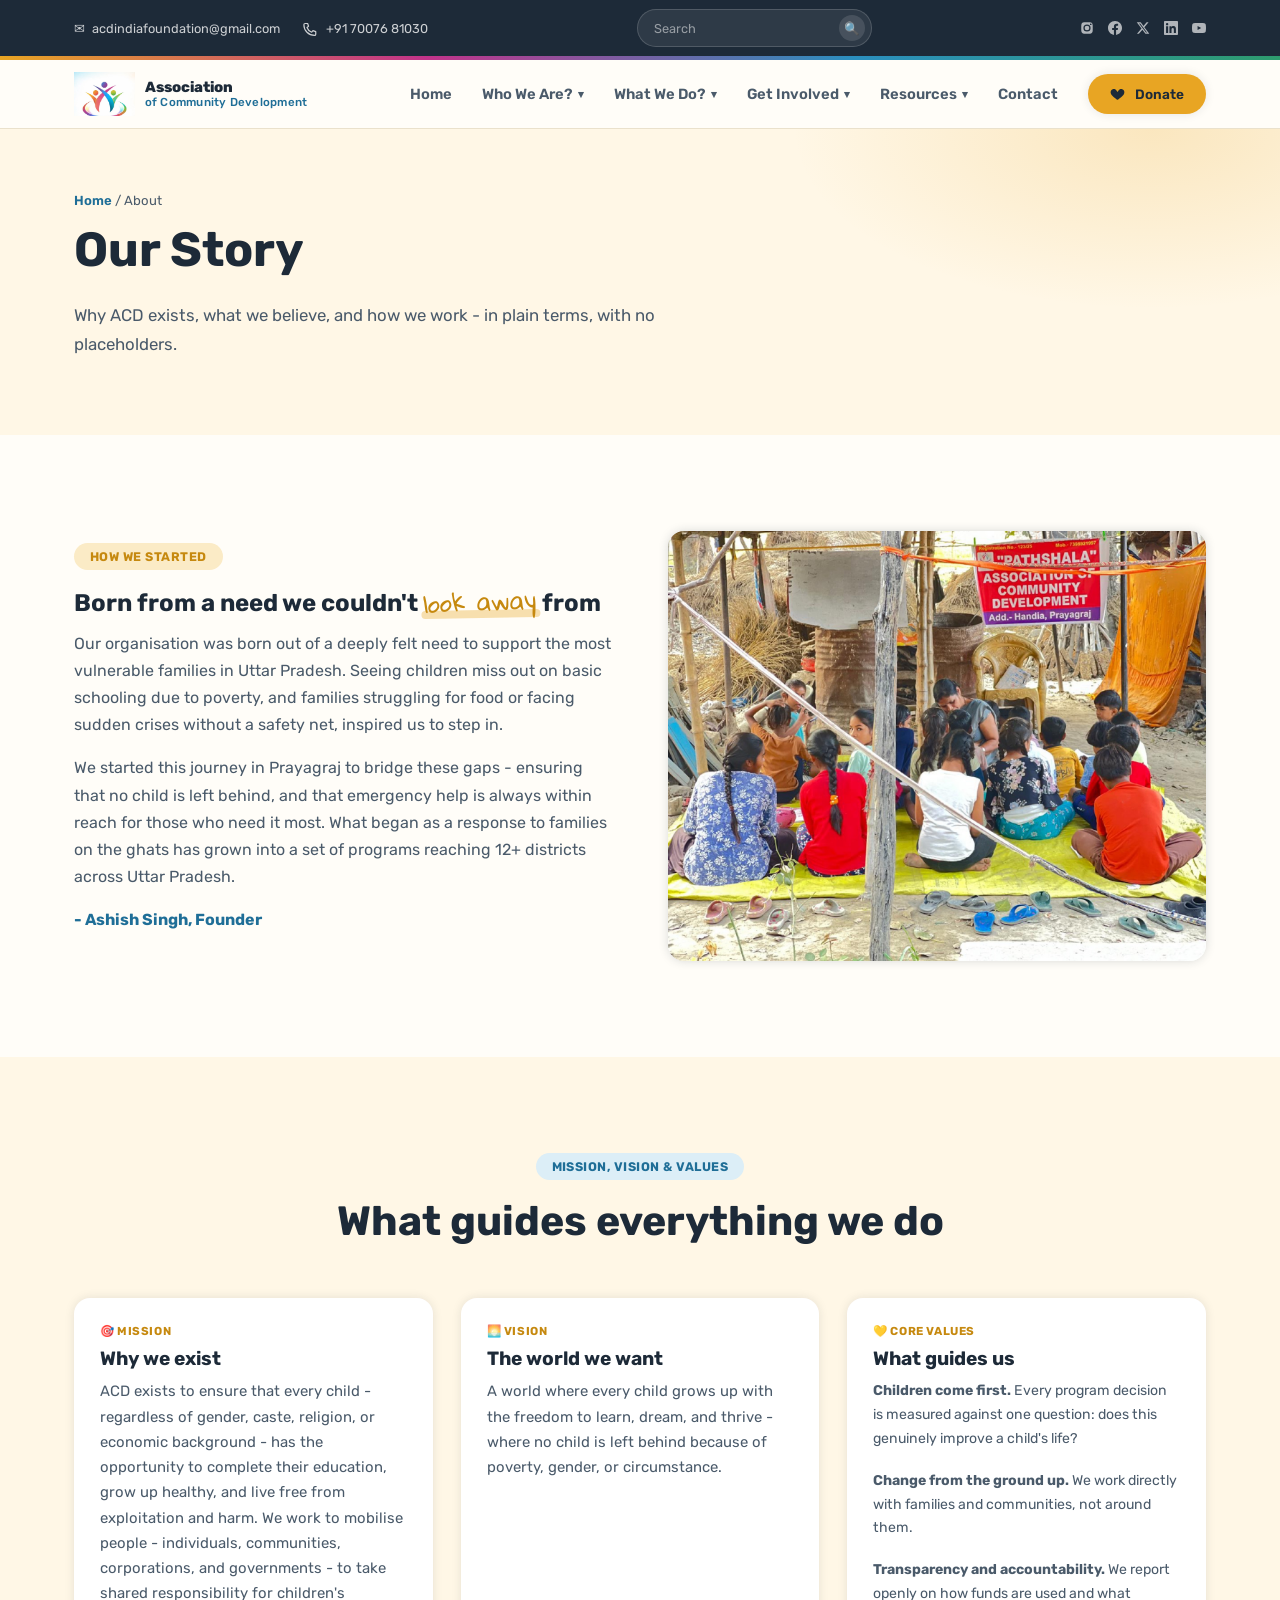
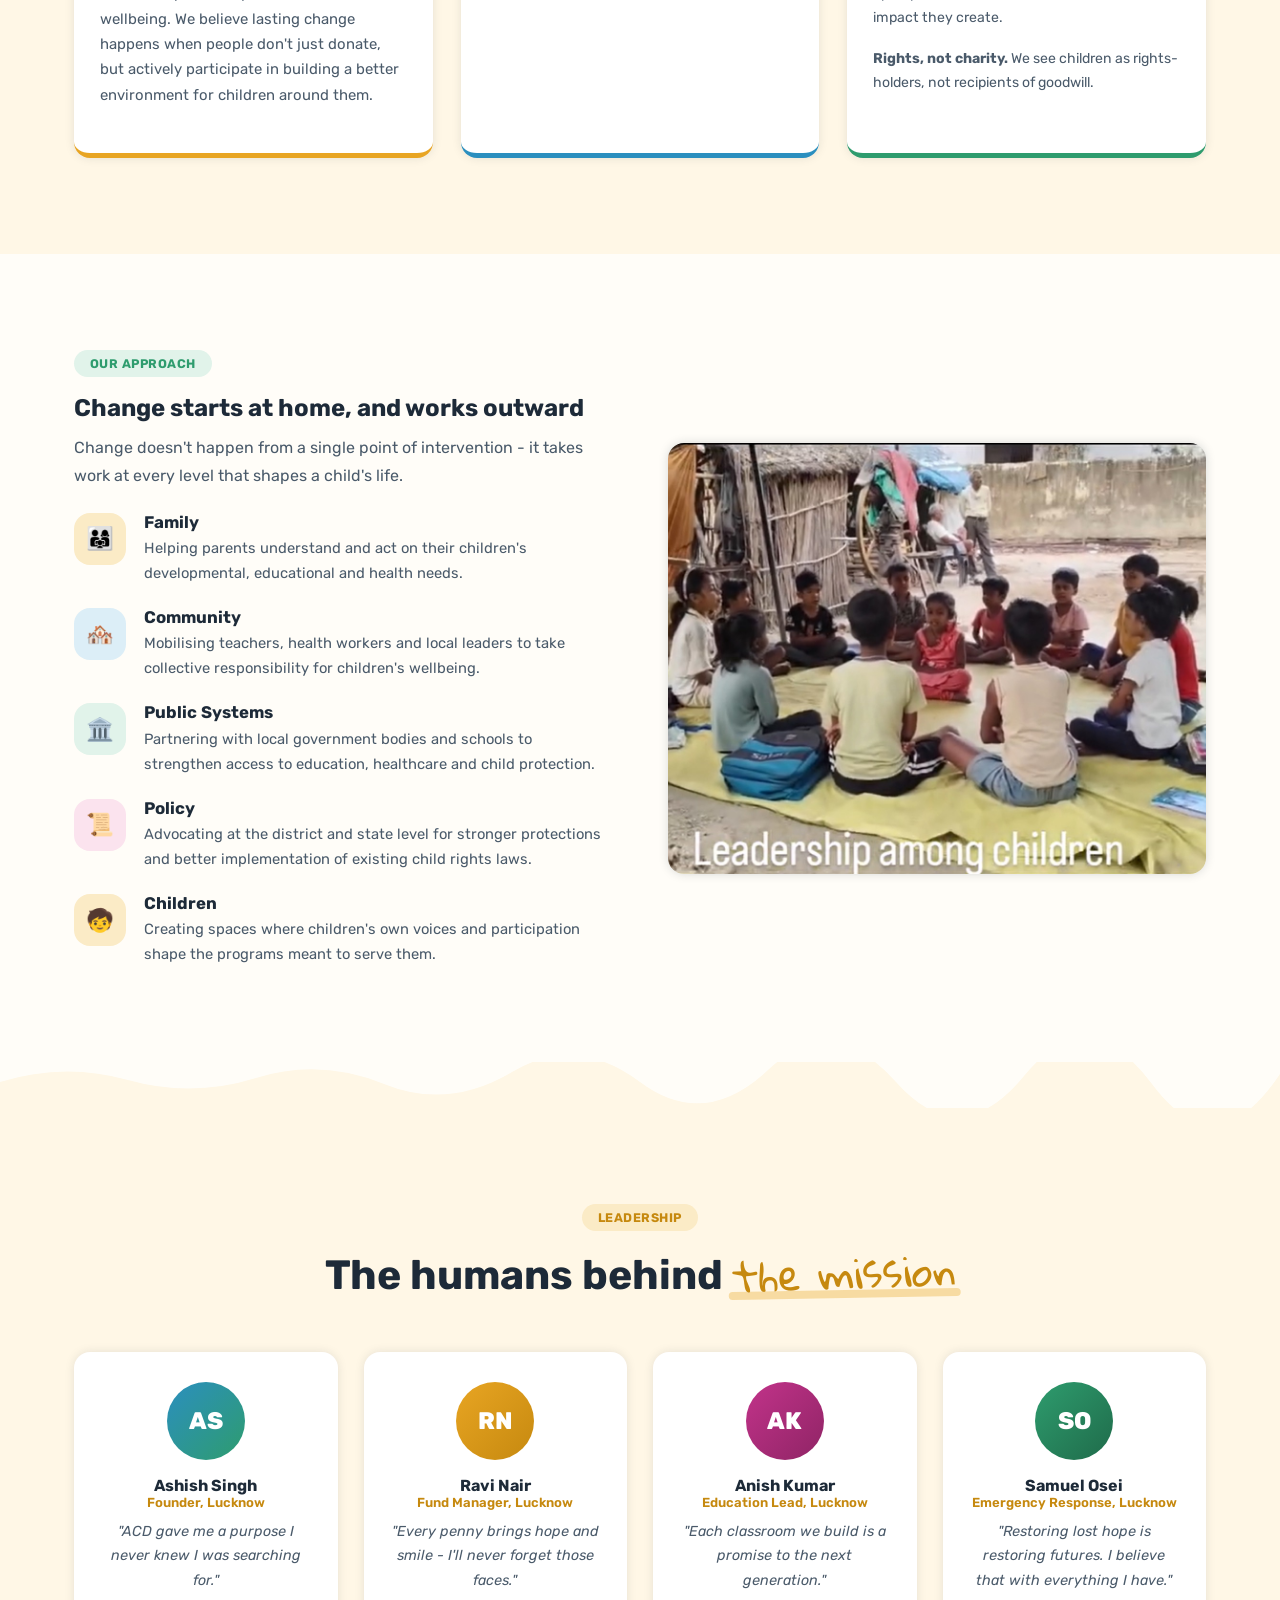
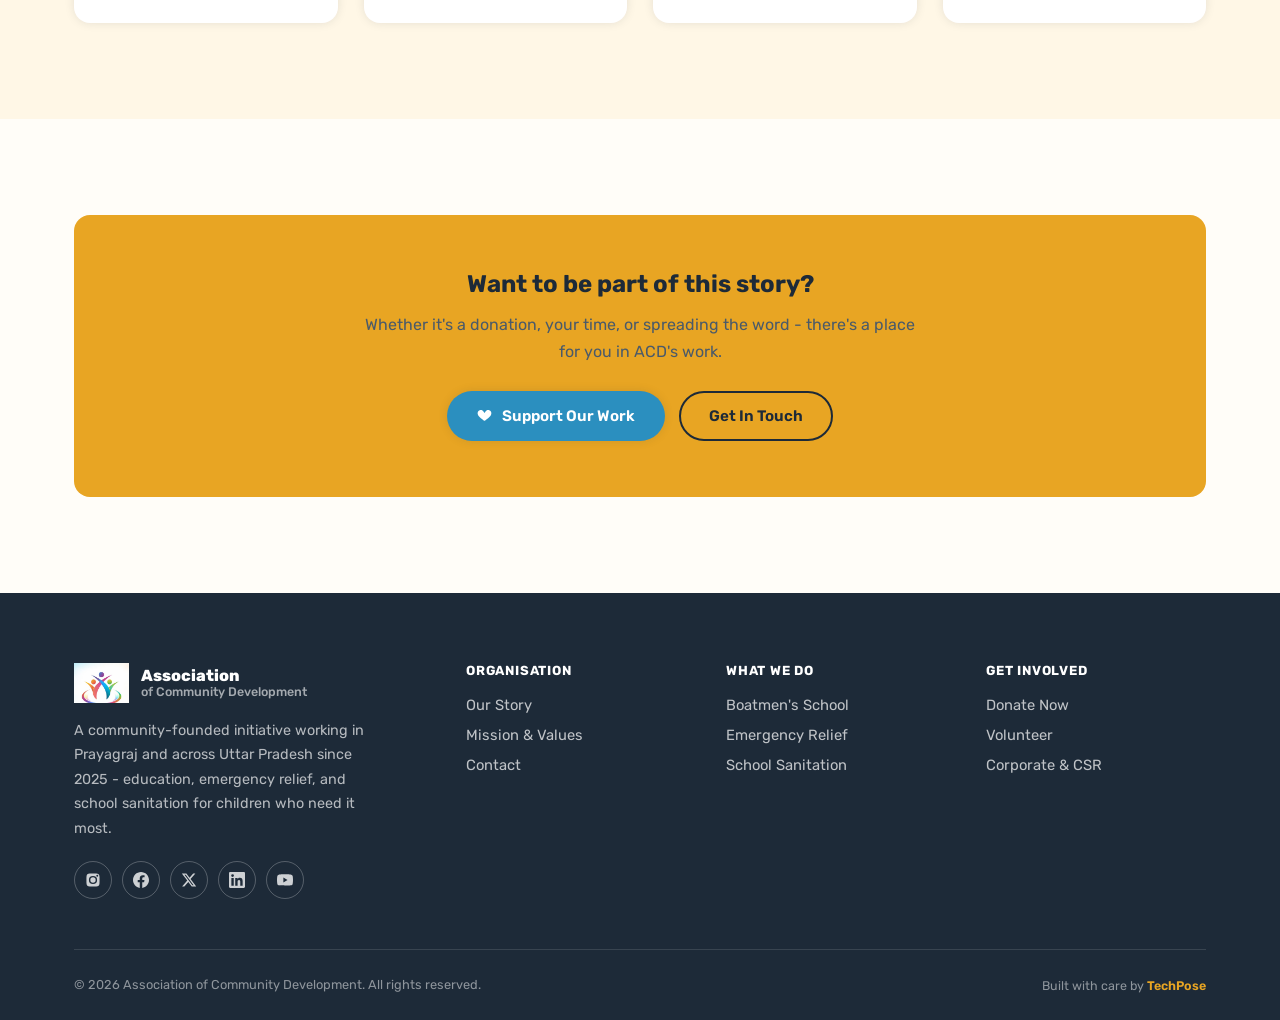
==== commit 16a2c97b: "Mobile responsiveness fixes, Google Form embeds, form font/icon fixes - Fix mobile nav close button " ====
--- a/about/index.html
+++ b/about/index.html
@@ -156,39 +156,40 @@
   </div>
 </section>
 
-<div class="torn"><svg viewBox="0 0 1200 46" preserveAspectRatio="none"><path d="M0,20 Q60,0 120,18 T240,16 T360,22 T480,10 T600,20 T720,8 T840,20 T960,14 T1080,22 T1200,12 L1200,46 L0,46 Z" fill="#1D2A38"/></svg></div>
-
-<section class="section volunteers" id="our-people" style="padding: 80px 5%; background-color: #0f172a; color: white;">
-  <div style="max-width: 1200px; margin: 0 auto;">
-      <span class="section-tag reveal" style="background: rgba(255,255,255,0.1); padding: 6px 16px; border-radius: 20px; font-size: 0.85rem; font-weight: 600; text-transform: uppercase; letter-spacing: 1px; color: #cbd5e1; display: inline-block;">Leadership Collective</span>
-      <h2 style="margin-top:16px; margin-bottom: 48px; font-size: 2.5rem; font-family: 'Playfair Display', serif;" class="reveal">The humans behind<br>the mission</h2>
-
-      <div class="volunteer-grid" style="display: grid; grid-template-columns: repeat(auto-fit, minmax(250px, 1fr)); gap: 32px;">
-        <div class="v-card card-tilt reveal" style="background: rgba(255, 255, 255, 0.05); border: 1px solid rgba(255, 255, 255, 0.1); border-radius: 24px; padding: 32px; text-align: center; transition: transform 0.3s; transform-style: preserve-3d; transform: perspective(600px) rotateX(0deg) rotateY(0deg);">
-          <div class="v-avatar va-teal" style="width: 80px; height: 80px; border-radius: 50%; background: linear-gradient(135deg, #2B8FBF, #1e678a); color: white; display: flex; align-items: center; justify-content: center; font-size: 2rem; font-weight: bold; margin: 0 auto 20px;">A</div>
-          <div class="v-name" style="font-size: 1.25rem; font-weight: 700; margin-bottom: 8px;">Ashish Singh</div>
-          <div class="v-role" style="color: #94a3b8; font-size: 0.9rem; margin-bottom: 16px;">Founder, Lucknow</div>
-          <p class="v-quote" style="font-style: italic; color: #cbd5e1; font-size: 0.95rem;">"ACD gave me a purpose I never knew I was searching for."</p>
-        </div>
-        <div class="v-card card-tilt reveal reveal-delay-1" style="background: rgba(255, 255, 255, 0.05); border: 1px solid rgba(255, 255, 255, 0.1); border-radius: 24px; padding: 32px; text-align: center; transition: transform 0.3s; transform-style: preserve-3d; transform: perspective(600px) rotateX(0deg) rotateY(0deg);">
-          <div class="v-avatar va-coral" style="width: 80px; height: 80px; border-radius: 50%; background: linear-gradient(135deg, #C94F3A, #9c3c2b); color: white; display: flex; align-items: center; justify-content: center; font-size: 2rem; font-weight: bold; margin: 0 auto 20px;">R</div>
-          <div class="v-name" style="font-size: 1.25rem; font-weight: 700; margin-bottom: 8px;">Ravi Nair</div>
-          <div class="v-role" style="color: #94a3b8; font-size: 0.9rem; margin-bottom: 16px;">Fund Manager, Lucknow</div>
-          <p class="v-quote" style="font-style: italic; color: #cbd5e1; font-size: 0.95rem;">"Every penny brings hope and smile — I'll never forget those faces."</p>
-        </div>
-        <div class="v-card card-tilt reveal reveal-delay-2" style="background: rgba(255, 255, 255, 0.05); border: 1px solid rgba(255, 255, 255, 0.1); border-radius: 24px; padding: 32px; text-align: center; transition: transform 0.3s; transform-style: preserve-3d; transform: perspective(600px) rotateX(0deg) rotateY(0deg);">
-          <div class="v-avatar va-purple" style="width: 80px; height: 80px; border-radius: 50%; background: linear-gradient(135deg, #7B4CA0, #5c387a); color: white; display: flex; align-items: center; justify-content: center; font-size: 2rem; font-weight: bold; margin: 0 auto 20px;">A</div>
-          <div class="v-name" style="font-size: 1.25rem; font-weight: 700; margin-bottom: 8px;">Anish Kumar</div>
-          <div class="v-role" style="color: #94a3b8; font-size: 0.9rem; margin-bottom: 16px;">Education Lead, Lucknow</div>
-          <p class="v-quote" style="font-style: italic; color: #cbd5e1; font-size: 0.95rem;">"Each classroom we build is a promise to the next generation."</p>
-        </div>
-        <div class="v-card card-tilt reveal reveal-delay-3" style="background: rgba(255, 255, 255, 0.05); border: 1px solid rgba(255, 255, 255, 0.1); border-radius: 24px; padding: 32px; text-align: center; transition: transform 0.3s; transform-style: preserve-3d;">
-          <div class="v-avatar va-green" style="width: 80px; height: 80px; border-radius: 50%; background: linear-gradient(135deg, #3BAD8A, #2a8166); color: white; display: flex; align-items: center; justify-content: center; font-size: 2rem; font-weight: bold; margin: 0 auto 20px;">S</div>
-          <div class="v-name" style="font-size: 1.25rem; font-weight: 700; margin-bottom: 8px;">Samuel Osei</div>
-          <div class="v-role" style="color: #94a3b8; font-size: 0.9rem; margin-bottom: 16px;">Emergency Response, Lucknow</div>
-          <p class="v-quote" style="font-style: italic; color: #cbd5e1; font-size: 0.95rem;">"Restoring lost hope is restoring futures. I believe that with everything I have."</p>
-        </div>
-      </div>
+<div class="torn"><svg viewBox="0 0 1200 46" preserveAspectRatio="none"><path d="M0,20 Q60,0 120,18 T240,16 T360,22 T480,10 T600,20 T720,8 T840,20 T960,14 T1080,22 T1200,12 L1200,46 L0,46 Z" fill="#FFF7E6"/></svg></div>
+
+<section class="section bg-warm" id="our-people">
+  <div class="container">
+    <div class="section-head center reveal" style="margin-left:auto;margin-right:auto;">
+      <span class="eyebrow">Leadership</span>
+      <h2>The humans behind <span class="hand">the mission</span></h2>
+    </div>
+    <div class="people-grid people-grid-4">
+      <div class="people-card reveal">
+        <div class="people-avatar">AS</div>
+        <div class="people-name">Ashish Singh</div>
+        <div class="people-role">Founder, Lucknow</div>
+        <p class="people-quote">"ACD gave me a purpose I never knew I was searching for."</p>
+      </div>
+      <div class="people-card reveal reveal-delay-1">
+        <div class="people-avatar">RN</div>
+        <div class="people-name">Ravi Nair</div>
+        <div class="people-role">Fund Manager, Lucknow</div>
+        <p class="people-quote">"Every penny brings hope and smile - I'll never forget those faces."</p>
+      </div>
+      <div class="people-card reveal reveal-delay-2">
+        <div class="people-avatar">AK</div>
+        <div class="people-name">Anish Kumar</div>
+        <div class="people-role">Education Lead, Lucknow</div>
+        <p class="people-quote">"Each classroom we build is a promise to the next generation."</p>
+      </div>
+      <div class="people-card reveal reveal-delay-3">
+        <div class="people-avatar">SO</div>
+        <div class="people-name">Samuel Osei</div>
+        <div class="people-role">Emergency Response, Lucknow</div>
+        <p class="people-quote">"Restoring lost hope is restoring futures. I believe that with everything I have."</p>
+      </div>
+    </div>
   </div>
 </section>
 
--- a/css/style.css
+++ b/css/style.css
@@ -46,6 +46,7 @@
 }
 html {
   scroll-behavior: smooth;
+  overflow-x: hidden;
 }
 body {
   margin: 0;
@@ -67,6 +68,14 @@
   margin: 0;
   padding: 0;
   list-style: none;
+}
+button,
+input,
+select,
+textarea,
+optgroup,
+option {
+  font-family: inherit;
 }
 h1,
 h2,
@@ -400,6 +409,8 @@
   border: none;
   cursor: pointer;
   padding: 6px;
+  position: relative;
+  z-index: 210;
 }
 .hamburger span {
   width: 24px;
@@ -628,6 +639,8 @@
 @media (max-width: 900px) {
   .torn-frame-wrap {
     height: auto;
+    overflow: hidden;
+    border-radius: var(--radius-lg);
   }
   .hero-photo-frame {
     border-radius: var(--radius-lg);
@@ -1470,11 +1483,32 @@
   font-style: italic;
   margin: 0;
 }
+.people-grid-4 {
+  grid-template-columns: repeat(4, 1fr);
+}
+.people-grid-4 .people-card:nth-child(2) .people-avatar {
+  background: linear-gradient(135deg, var(--amber), var(--amber-dark));
+}
+.people-grid-4 .people-card:nth-child(3) .people-avatar {
+  background: linear-gradient(135deg, var(--pink), #8f2465);
+}
+.people-grid-4 .people-card:nth-child(4) .people-avatar {
+  background: linear-gradient(135deg, var(--green), #1f6b4a);
+}
 @media (max-width: 900px) {
   .people-grid {
     grid-template-columns: 1fr;
     max-width: 380px;
     margin: 0 auto;
+  }
+  .people-grid-4 {
+    grid-template-columns: repeat(2, 1fr);
+    max-width: 560px;
+  }
+}
+@media (max-width: 560px) {
+  .people-grid-4 {
+    grid-template-columns: 1fr;
   }
 }
 
@@ -2355,6 +2389,26 @@
     right: 6px;
   }
 }
+.car-dots {
+  display: none;
+  justify-content: center;
+  gap: 8px;
+  margin-top: 16px;
+}
+.car-dots button {
+  width: 8px;
+  height: 8px;
+  padding: 0;
+  border: none;
+  border-radius: 999px;
+  background: var(--line);
+  cursor: pointer;
+  transition: width 0.25s var(--ease), background 0.25s var(--ease);
+}
+.car-dots button.active {
+  width: 22px;
+  background: var(--amber);
+}
 @media (max-width: 900px) {
   .carousel-row {
     grid-template-columns: 1fr;
@@ -2364,6 +2418,9 @@
   }
   .car-card {
     flex-basis: 78vw;
+  }
+  .car-dots {
+    display: flex;
   }
 }
 
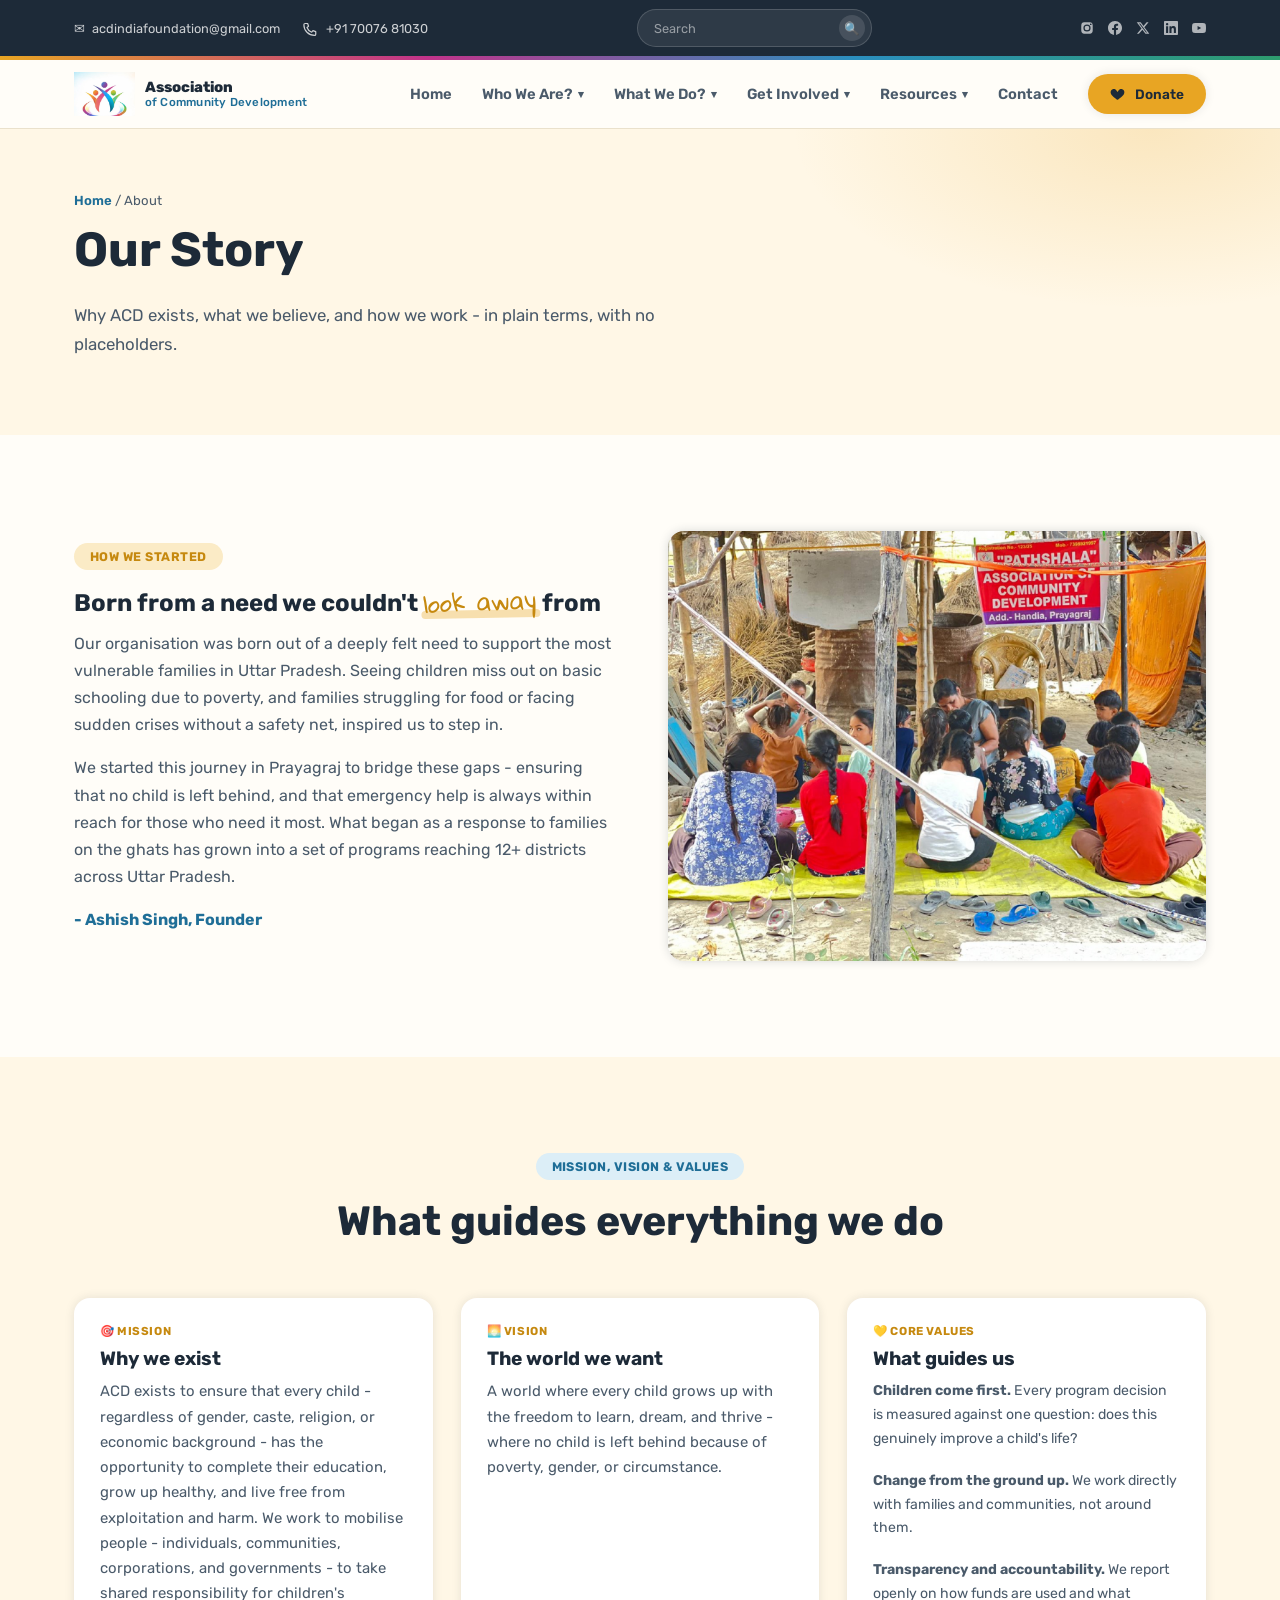
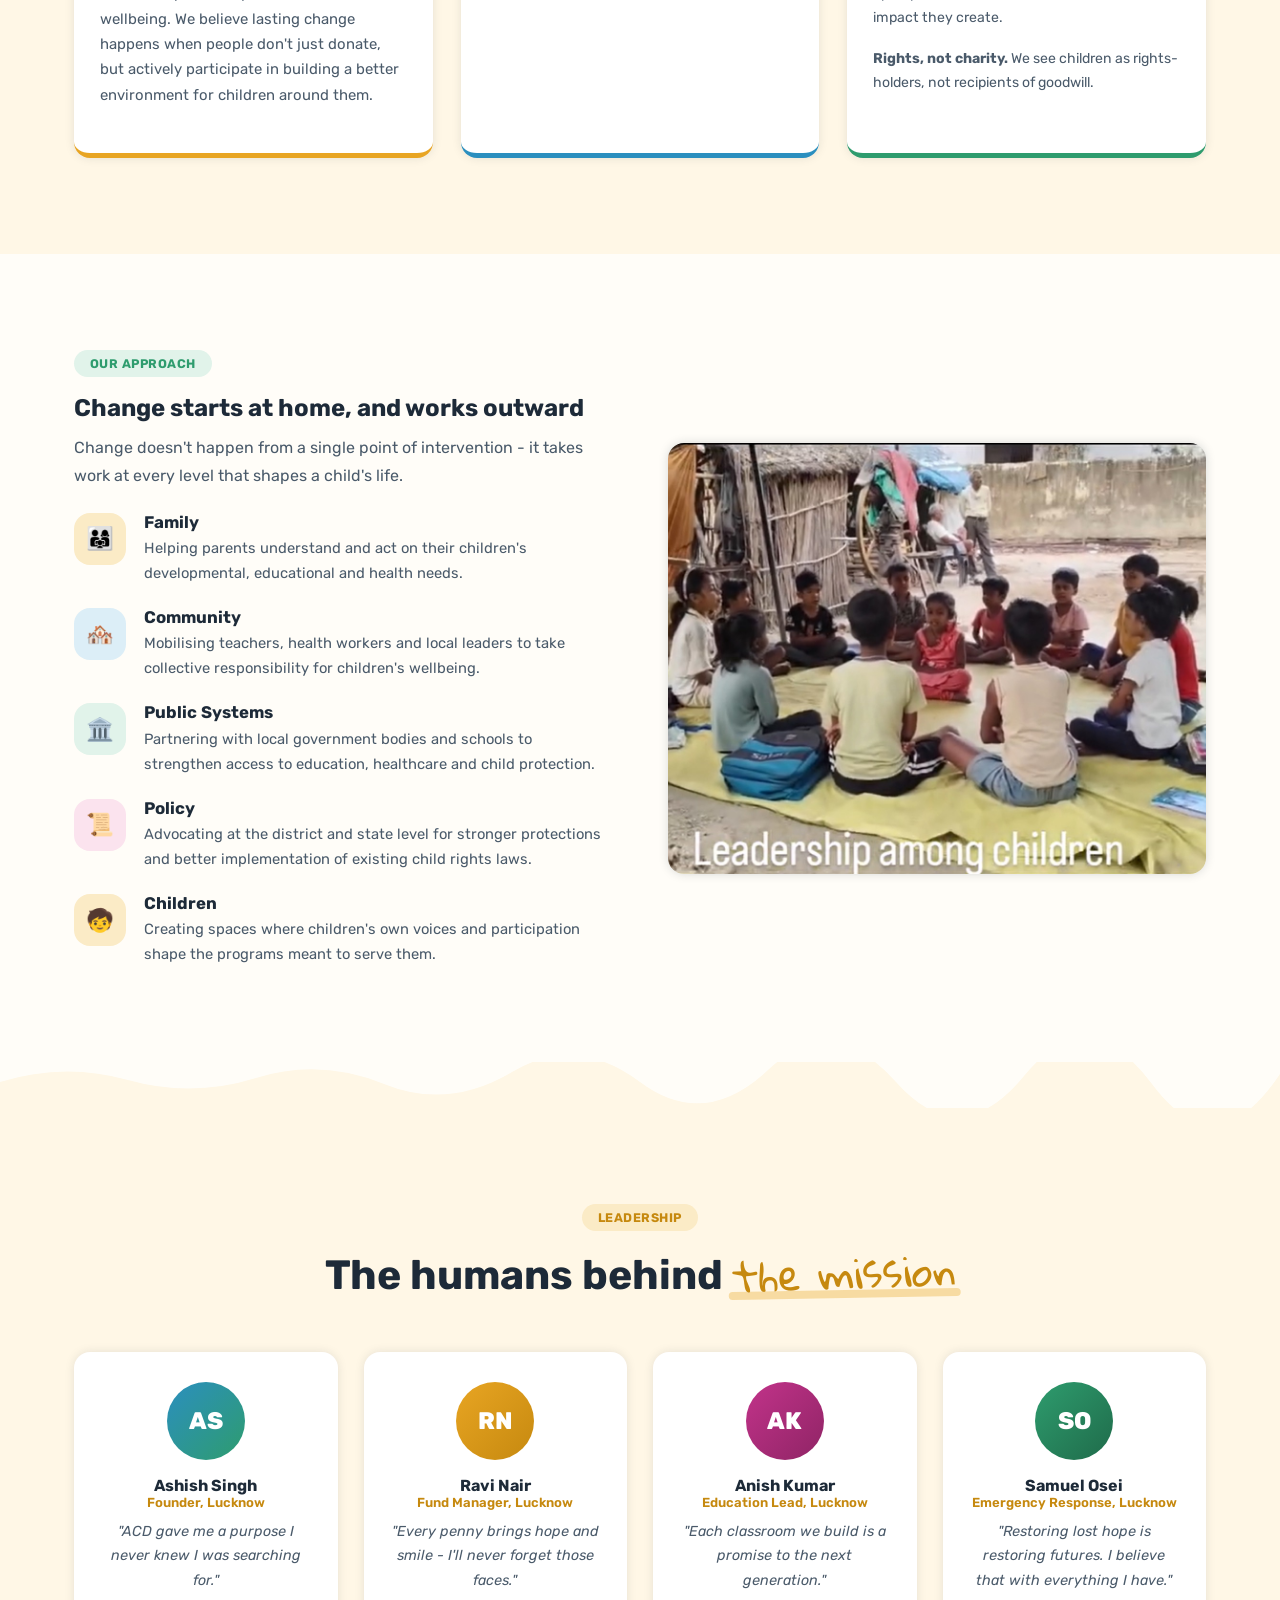
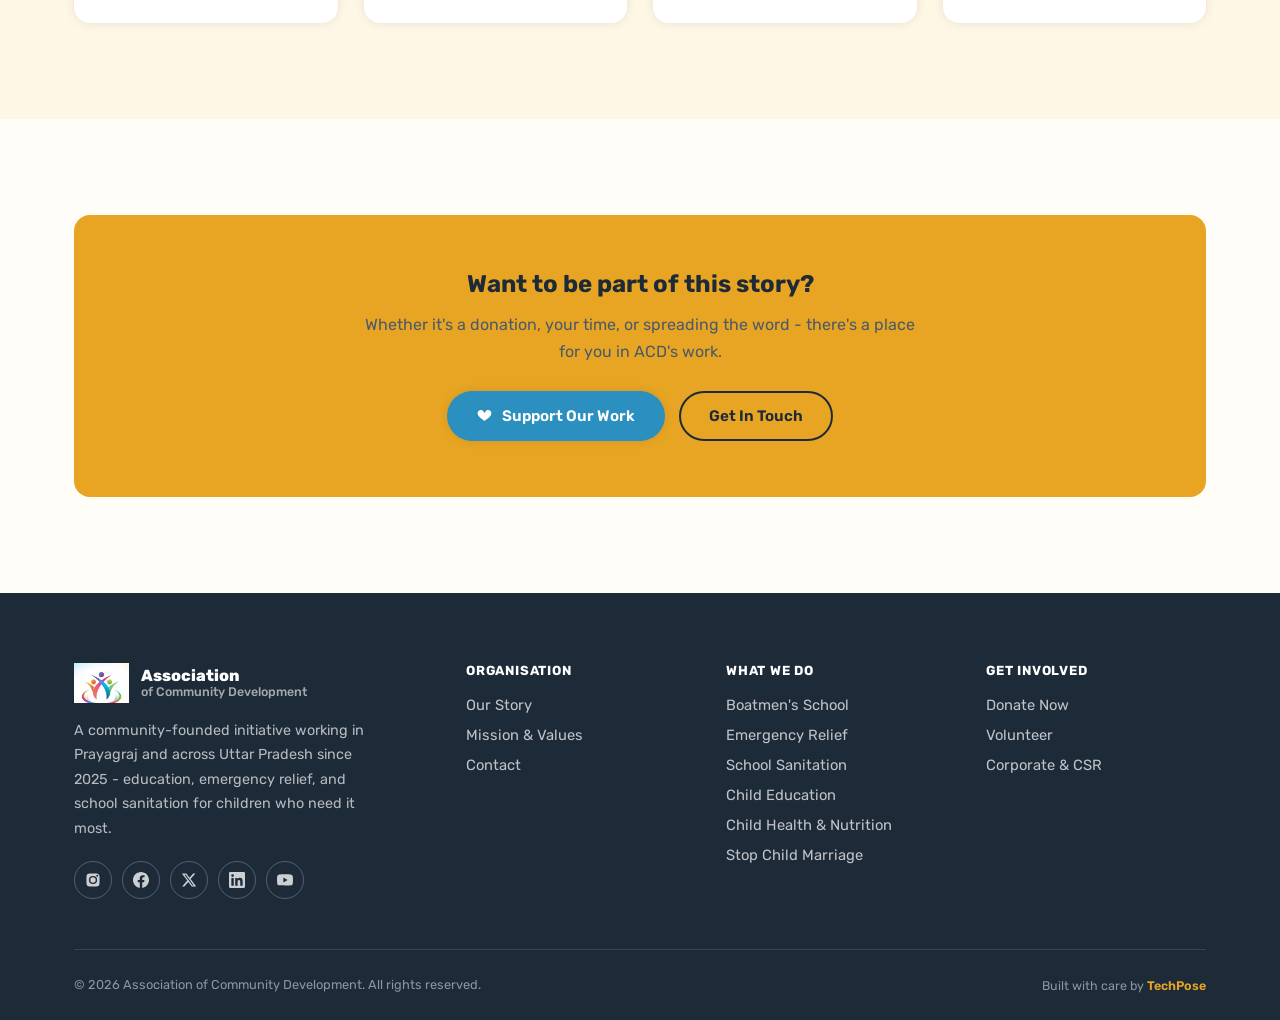
==== commit 2aa8b685: "Add Child Education, Health & Nutrition, and Stop Child Marriage programs - New What We Do sections:" ====
--- a/about/index.html
+++ b/about/index.html
@@ -56,6 +56,9 @@
           <a href="../what-we-do/#boatmens-school">Boatmen's Children School</a>
           <a href="../what-we-do/#emergency-relief">Emergency Relief</a>
           <a href="../what-we-do/#sanitation">School Sanitation</a>
+          <a href="../what-we-do/#child-education">Child Education</a>
+          <a href="../what-we-do/#child-health-nutrition">Child Health &amp; Nutrition</a>
+          <a href="../what-we-do/#prevent-child-marriage">Stop Child Marriage</a>
         </div>
       </div>
       <div class="nav-item">
@@ -234,6 +237,9 @@
         <a href="../what-we-do/#boatmens-school">Boatmen's School</a>
         <a href="../what-we-do/#emergency-relief">Emergency Relief</a>
         <a href="../what-we-do/#sanitation">School Sanitation</a>
+        <a href="../what-we-do/#child-education">Child Education</a>
+        <a href="../what-we-do/#child-health-nutrition">Child Health &amp; Nutrition</a>
+        <a href="../what-we-do/#prevent-child-marriage">Stop Child Marriage</a>
       </div>
       <div class="footer-col">
         <h4>Get Involved</h4>
--- a/css/style.css
+++ b/css/style.css
@@ -22,6 +22,7 @@
   --paper-warm: #fff7e6;
   --line: #eae1cc;
   --white: #ffffff;
+  --white-dark: #f1f0f0;
 
   --font-display: "Rubik", sans-serif;
   --font-body: "Rubik", sans-serif;
@@ -196,6 +197,16 @@
   transform: translateY(-3px);
   box-shadow: var(--shadow-md);
 }
+.btn-white {
+  background: var(--white);
+  color: var(--ink);
+  box-shadow: var(--shadow-sm);
+}
+.btn-white:hover {
+  background: var(--white-dark);
+  transform: translateY(-3px);
+  box-shadow: var(--shadow-md);
+}
 .btn-block {
   width: 100%;
   justify-content: center;
@@ -228,6 +239,10 @@
 .eyebrow.green {
   background: #e1f3ea;
   color: var(--green);
+}
+.eyebrow.pink {
+  background: #fbe3ee;
+  color: var(--pink);
 }
 
 /* =========================================================
@@ -864,6 +879,15 @@
 .p-card:nth-child(6) {
   border-bottom-color: var(--teal);
 }
+.p-card:nth-child(7) {
+  border-bottom-color: var(--green);
+}
+.p-card:nth-child(8) {
+  border-bottom-color: var(--pink);
+}
+.p-card:nth-child(9) {
+  border-bottom-color: var(--amber);
+}
 .p-card:hover {
   transform: translateY(-8px);
   box-shadow: var(--shadow-md);
@@ -1398,6 +1422,37 @@
   box-shadow: var(--shadow-sm);
 }
 
+/* ---------- Program callout (partnership highlight, left-accent card) ---------- */
+.program-callout {
+  display: flex;
+  gap: 16px;
+  align-items: flex-start;
+  background: var(--paper-warm);
+  border-left: 4px solid var(--amber);
+  border-radius: var(--radius-md);
+  padding: 22px 26px;
+  margin: 24px 0;
+}
+.program-callout .ic {
+  flex: none;
+  width: 40px;
+  height: 40px;
+  border-radius: 50%;
+  background: var(--amber-light);
+  color: var(--amber-dark);
+  display: flex;
+  align-items: center;
+  justify-content: center;
+}
+.program-callout h4 {
+  font-size: 1rem;
+  margin-bottom: 6px;
+}
+.program-callout p {
+  font-size: 0.9rem;
+  margin: 0;
+}
+
 /* ---------- Timeline (approach levels, list style) ---------- */
 .level-grid {
   display: grid;
@@ -1421,6 +1476,15 @@
 }
 .pillar-card:nth-child(3) .ic {
   color: var(--green);
+}
+.pillar-card:nth-child(4) .ic {
+  color: var(--pink);
+}
+.pillar-card:nth-child(5) .ic {
+  color: var(--amber-dark);
+}
+.pillar-card:nth-child(6) .ic {
+  color: var(--teal-dark);
 }
 .level-card h4 {
   font-size: 1rem;
@@ -2273,6 +2337,15 @@
 .pillar-card:nth-child(3) {
   border-top-color: var(--green);
 }
+.pillar-card:nth-child(4) {
+  border-top-color: var(--pink);
+}
+.pillar-card:nth-child(5) {
+  border-top-color: var(--amber);
+}
+.pillar-card:nth-child(6) {
+  border-top-color: var(--teal);
+}
 .pillar-card:hover {
   transform: translateY(-6px);
   box-shadow: var(--shadow-md);
@@ -2403,7 +2476,9 @@
   border-radius: 999px;
   background: var(--line);
   cursor: pointer;
-  transition: width 0.25s var(--ease), background 0.25s var(--ease);
+  transition:
+    width 0.25s var(--ease),
+    background 0.25s var(--ease);
 }
 .car-dots button.active {
   width: 22px;
